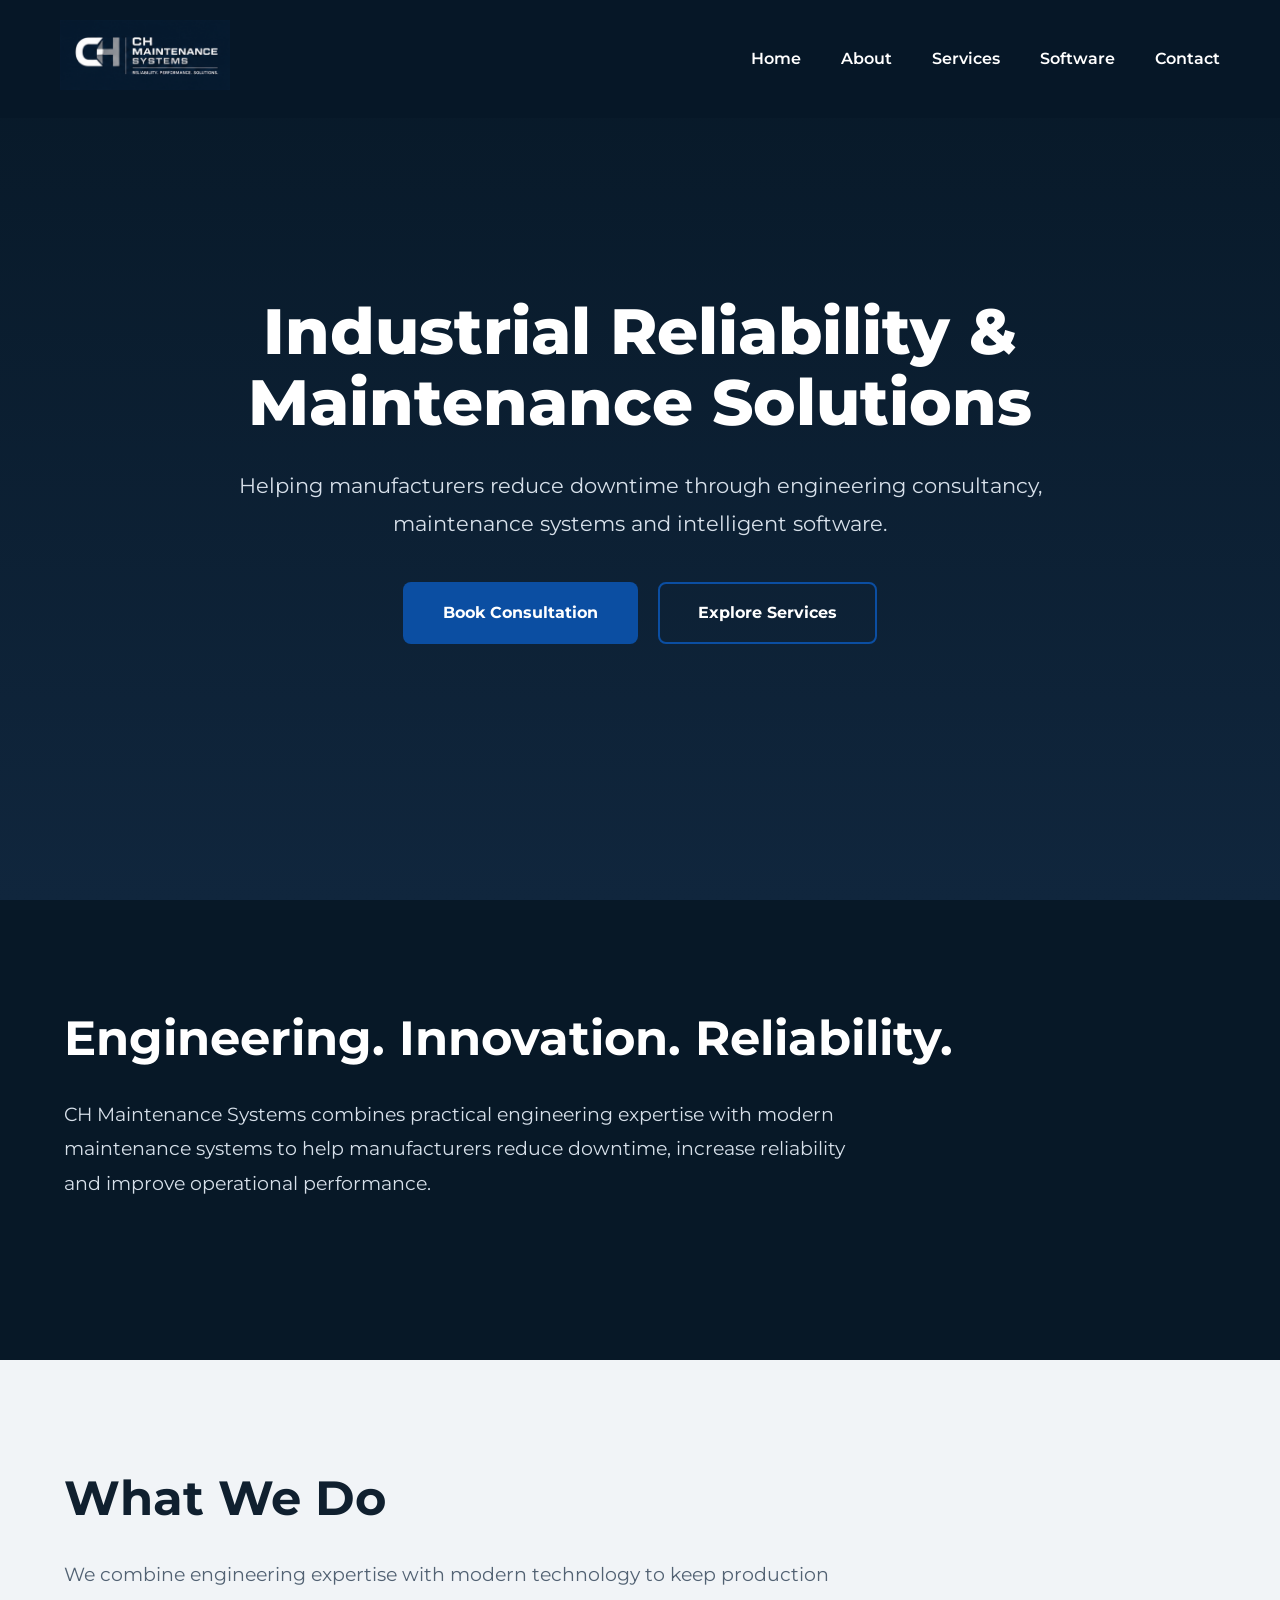
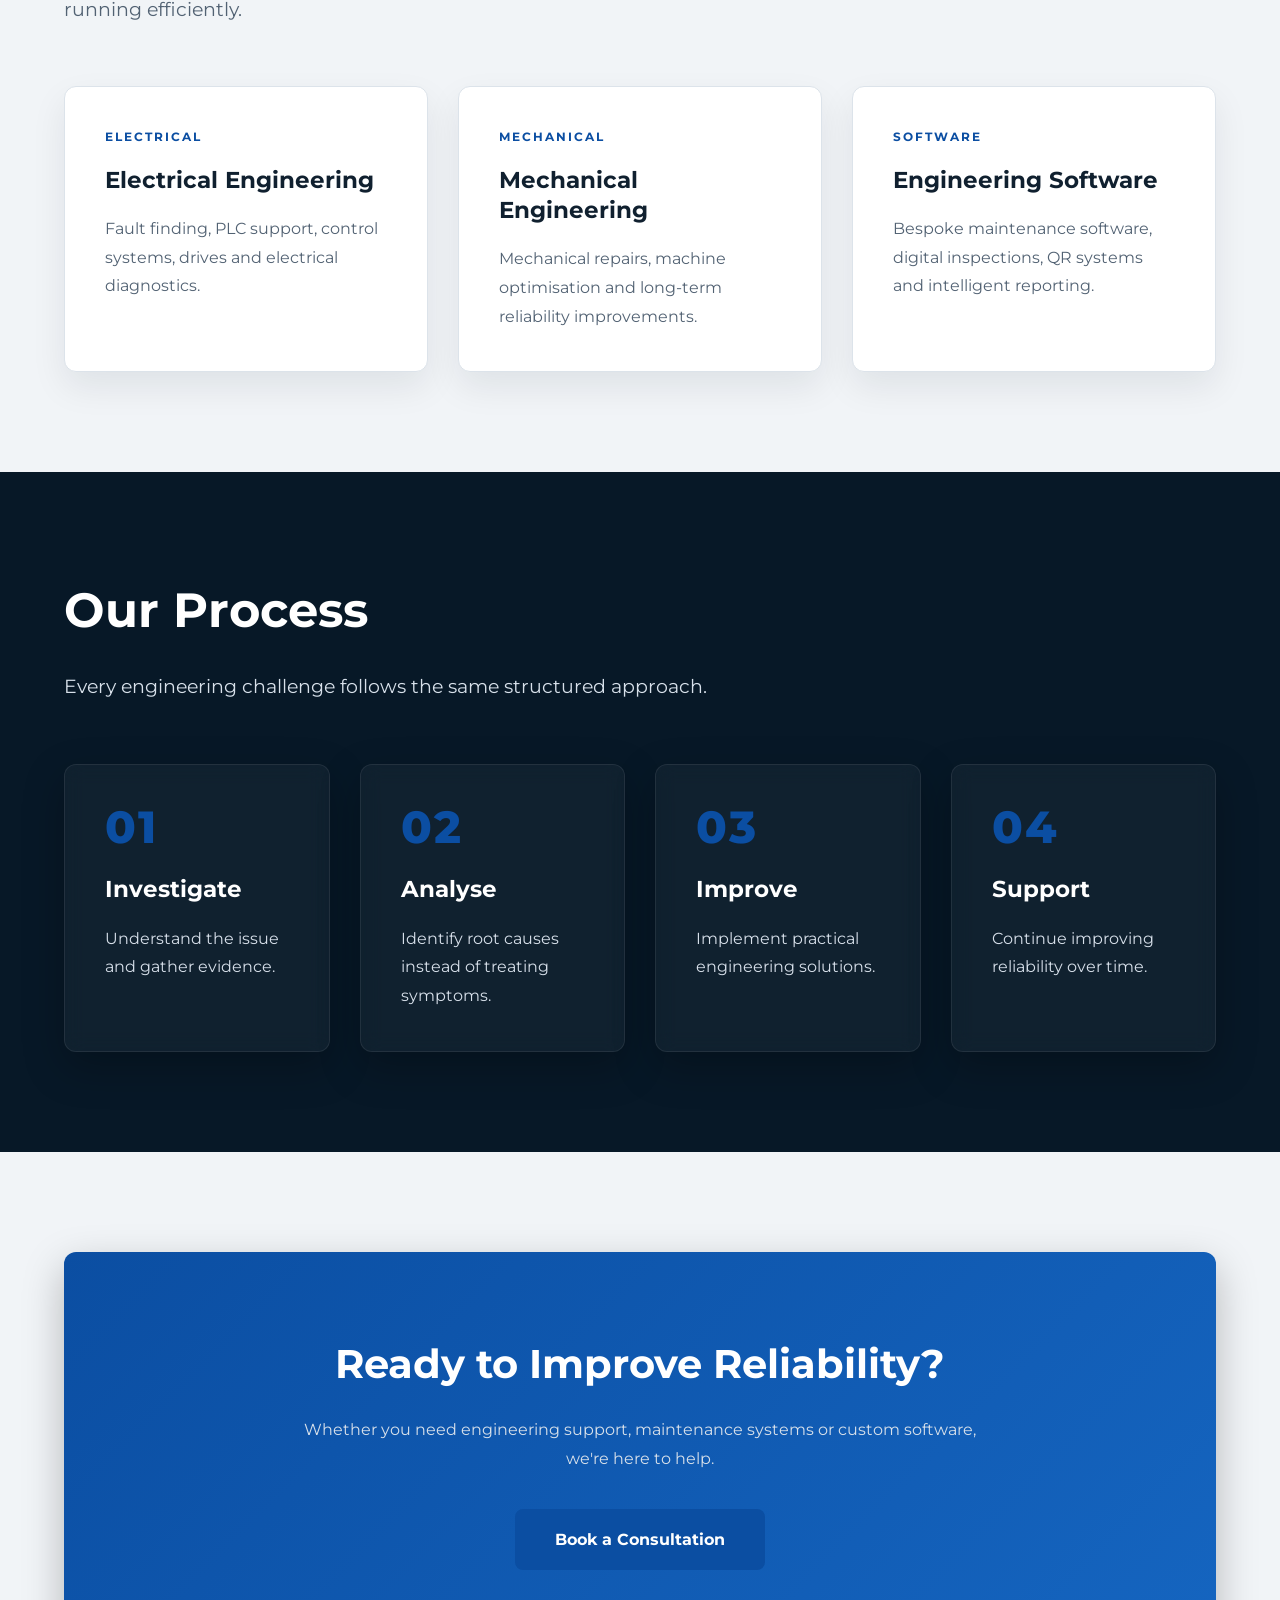
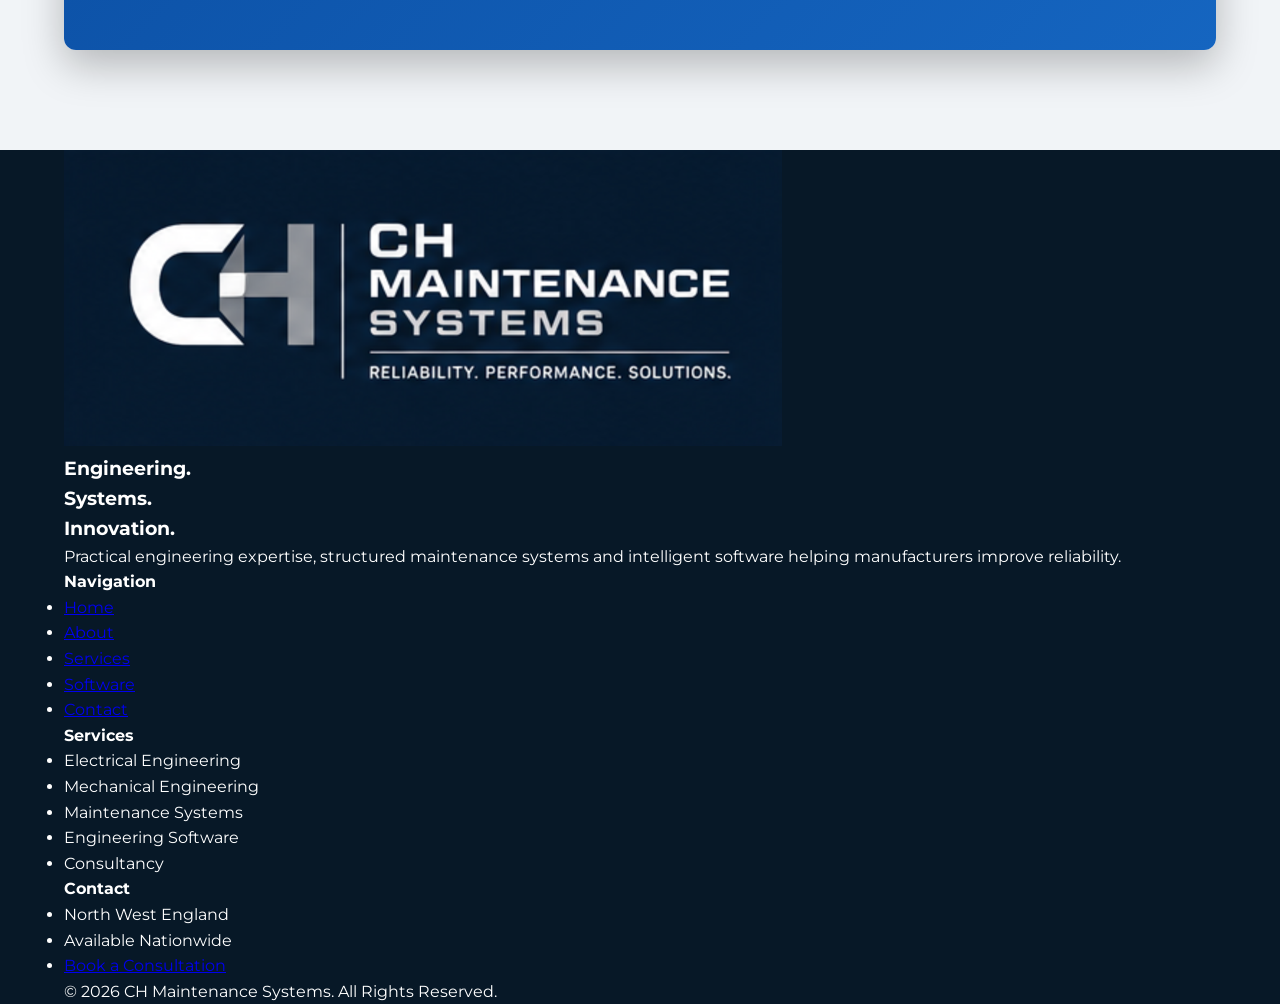
==== index.html @ 48bb0633 "Update index.html" ====
<!DOCTYPE html>
<html lang="en">

<head>

    <meta charset="UTF-8">

    <meta name="viewport" content="width=device-width, initial-scale=1.0">

    <title>CH Maintenance Systems</title>

    <link rel="preconnect" href="https://fonts.googleapis.com">

    <link rel="preconnect" href="https://fonts.gstatic.com" crossorigin>

    <link
        href="https://fonts.googleapis.com/css2?family=Montserrat:wght@300;400;500;600;700;800&display=swap"
        rel="stylesheet"
    >

    <link rel="stylesheet" href="css/style.css">

</head>


<body>


<!-- =====================================================
     NAVIGATION
===================================================== -->

<nav>

    <div class="logo">

        <img
            src="images/Logo.png"
            alt="CH Maintenance Systems"
        >

    </div>


    <ul>

        <li>
            <a href="index.html">Home</a>
        </li>

        <li>
            <a href="about.html">About</a>
        </li>

        <li>
            <a href="services.html">Services</a>
        </li>

        <li>
            <a href="software.html">Software</a>
        </li>

        <li>
            <a href="contact.html">Contact</a>
        </li>

    </ul>

</nav>


<!-- =====================================================
     HERO
===================================================== -->

<header class="hero">

    <div class="hero-content">

        <h1>
            Industrial Reliability &amp;
            Maintenance Solutions
        </h1>

        <p>
            Helping manufacturers reduce downtime through engineering consultancy,
            maintenance systems and intelligent software.
        </p>

        <div class="buttons">

            <a href="contact.html" class="btn">
                Book Consultation
            </a>

            <a href="services.html" class="btn-outline">
                Explore Services
            </a>

        </div>

    </div>

</header>


<!-- =====================================================
     INTRODUCTION
===================================================== -->

<section class="section section-dark">

    <div class="container">

        <h2 class="section-title">
            Engineering. Innovation. Reliability.
        </h2>

        <p class="section-subtitle">
            CH Maintenance Systems combines practical engineering expertise with
            modern maintenance systems to help manufacturers reduce downtime,
            increase reliability and improve operational performance.
        </p>

    </div>

</section>


<!-- =====================================================
     WHAT WE DO
===================================================== -->

<section class="section section-light">

    <div class="container">

        <h2 class="section-title">
            What We Do
        </h2>

        <p class="section-subtitle">
            We combine engineering expertise with modern technology to keep
            production running efficiently.
        </p>


        <div class="grid grid-3">


            <div class="feature-card">

                <div class="feature-icon">
                    ELECTRICAL
                </div>

                <h3>
                    Electrical Engineering
                </h3>

                <p>
                    Fault finding, PLC support, control systems, drives and
                    electrical diagnostics.
                </p>

            </div>


            <div class="feature-card">

                <div class="feature-icon">
                    MECHANICAL
                </div>

                <h3>
                    Mechanical Engineering
                </h3>

                <p>
                    Mechanical repairs, machine optimisation and long-term
                    reliability improvements.
                </p>

            </div>


            <div class="feature-card">

                <div class="feature-icon">
                    SOFTWARE
                </div>

                <h3>
                    Engineering Software
                </h3>

                <p>
                    Bespoke maintenance software, digital inspections, QR
                    systems and intelligent reporting.
                </p>

            </div>


        </div>

    </div>

</section>


<!-- =====================================================
     OUR PROCESS
===================================================== -->

<section class="section section-dark">

    <div class="container">

        <h2 class="section-title">
            Our Process
        </h2>

        <p class="section-subtitle">
            Every engineering challenge follows the same structured approach.
        </p>


        <div class="grid grid-4">


            <div class="feature-card">

                <div class="process-number">
                    01
                </div>

                <h3>
                    Investigate
                </h3>

                <p>
                    Understand the issue and gather evidence.
                </p>

            </div>


            <div class="feature-card">

                <div class="process-number">
                    02
                </div>

                <h3>
                    Analyse
                </h3>

                <p>
                    Identify root causes instead of treating symptoms.
                </p>

            </div>


            <div class="feature-card">

                <div class="process-number">
                    03
                </div>

                <h3>
                    Improve
                </h3>

                <p>
                    Implement practical engineering solutions.
                </p>

            </div>


            <div class="feature-card">

                <div class="process-number">
                    04
                </div>

                <h3>
                    Support
                </h3>

                <p>
                    Continue improving reliability over time.
                </p>

            </div>


        </div>

    </div>

</section>


<!-- =====================================================
     CALL TO ACTION
===================================================== -->

<section class="section section-light">

    <div class="container">

        <div class="cta">

            <h2>
                Ready to Improve Reliability?
            </h2>

            <p>
                Whether you need engineering support, maintenance systems
                or custom software, we're here to help.
            </p>

            <a href="contact.html" class="btn">
                Book a Consultation
            </a>

        </div>

    </div>

</section>

<!-- =====================================================
     FOOTER
===================================================== -->

<footer class="footer">

    <div class="container footer-grid">

        <!-- Company -->

        <div class="footer-column">

            <img src="images/Logo.png"
                 alt="CH Maintenance Systems"
                 class="footer-logo">

            <h3>

                Engineering.
                <br>
                Systems.
                <br>
                Innovation.

            </h3>

            <p>

                Practical engineering expertise,
                structured maintenance systems
                and intelligent software helping
                manufacturers improve reliability.

            </p>

        </div>

        <!-- Navigation -->

        <div class="footer-column">

            <h4>

                Navigation

            </h4>

            <ul>

                <li><a href="index.html">Home</a></li>

                <li><a href="about.html">About</a></li>

                <li><a href="services.html">Services</a></li>

                <li><a href="software.html">Software</a></li>

                <li><a href="contact.html">Contact</a></li>

            </ul>

        </div>

        <!-- Services -->

        <div class="footer-column">

            <h4>

                Services

            </h4>

            <ul>

                <li>Electrical Engineering</li>

                <li>Mechanical Engineering</li>

                <li>Maintenance Systems</li>

                <li>Engineering Software</li>

                <li>Consultancy</li>

            </ul>

        </div>

        <!-- Contact -->

        <div class="footer-column">

            <h4>

                Contact

            </h4>

            <ul>

                <li>North West England</li>

                <li>Available Nationwide</li>

                <li>
                    <a href="contact.html">
                        Book a Consultation
                    </a>
                </li>

            </ul>

        </div>

    </div>

    <div class="footer-bottom">

        <div class="container">

            <p>

                © 2026 CH Maintenance Systems.
                All Rights Reserved.

            </p>

        </div>

    </div>

</footer>

</body>

</html>
---- css/style.css ----
/* =====================================================
   CH MAINTENANCE SYSTEMS
   VERSION 2.0
   ===================================================== */


/* =====================================================
   1. VARIABLES
===================================================== */

:root {

    /* Brand */
    --background: #071827;
    --surface: #10263D;
    --surface-alt: #16314D;

    --primary: #0B4EA2;
    --primary-hover: #1565C0;
    --primary-light: #3B82D0;

    /* Text */
    --text: #FFFFFF;
    --text-light: #D7E0EA;
    --text-muted: #AEBCCD;

    /* Light section */
    --background-light: #F1F4F7;
    --dark-text: #10202F;
    --dark-muted: #526273;

    /* Borders */
    --border: rgba(255,255,255,0.08);

    /* Effects */
    --shadow: 0 15px 40px rgba(0,0,0,0.25);

    --radius: 12px;

    --transition: 0.3s ease;

    /* Spacing */
    --space-sm: 20px;
    --space-md: 40px;
    --space-lg: 80px;
}


/* =====================================================
   2. RESET
===================================================== */

* {

    margin: 0;

    padding: 0;

    box-sizing: border-box;

}


/* =====================================================
   3. BODY
===================================================== */

body {

    font-family:
        'Montserrat',
        Arial,
        Helvetica,
        sans-serif;

    background: var(--background);

    color: var(--text);

    line-height: 1.6;

}


/* =====================================================
   4. LAYOUT
===================================================== */

.container {

    width: min(1200px, 90%);

    margin: auto;

}


.section {

    padding: 100px 0;

}


.section-dark {

    background: var(--background);

    color: var(--text);

}


.section-light {

    background: var(--background-light);

    color: var(--dark-text);

}


/* =====================================================
   5. GRID
===================================================== */

.grid {

    display: grid;

    gap: 30px;

}


.grid-2 {

    grid-template-columns:
        repeat(2, 1fr);

}


.grid-3 {

    grid-template-columns:
        repeat(3, 1fr);

}


.grid-4 {

    grid-template-columns:
        repeat(4, 1fr);

}


/* =====================================================
   6. NAVIGATION
===================================================== */

nav {

    position: fixed;

    top: 0;

    left: 0;

    width: 100%;

    display: flex;

    justify-content: space-between;

    align-items: center;

    padding: 20px 60px;

    background:
        rgba(7,24,39,0.95);

    backdrop-filter: blur(15px);

    z-index: 1000;

}


.logo img {

    height: 70px;

    width: auto;

}


nav ul {

    display: flex;

    gap: 40px;

    list-style: none;

}


nav a {

    color: var(--text);

    text-decoration: none;

    font-weight: 600;

    transition: var(--transition);

}


nav a:hover {

    color: var(--primary-light);

}


/* =====================================================
   7. HERO
===================================================== */

.hero {

    min-height: 100vh;

    display: flex;

    justify-content: center;

    align-items: center;

    text-align: center;

    padding: 120px 20px 80px;

    background:

        linear-gradient(
            180deg,
            var(--background),
            var(--surface)
        );

}


.hero-content {

    max-width: 900px;

}


.hero h1 {

    font-size: 4rem;

    font-weight: 800;

    line-height: 1.1;

    margin-bottom: 30px;

}


.hero p {

    font-size: 1.3rem;

    line-height: 1.8;

    color: var(--text-light);

    margin-bottom: 40px;

}


/* =====================================================
   8. BUTTONS
===================================================== */

.buttons {

    display: flex;

    justify-content: center;

    gap: 20px;

    flex-wrap: wrap;

}


.btn {

    display: inline-block;

    padding: 18px 40px;

    background: var(--primary);

    color: var(--text);

    text-decoration: none;

    border-radius: 8px;

    font-weight: 700;

    transition: var(--transition);

}


.btn:hover {

    transform: translateY(-4px);

    background: var(--primary-hover);

}


.btn-outline {

    display: inline-block;

    padding: 16px 38px;

    border: 2px solid var(--primary);

    border-radius: 8px;

    color: var(--text);

    text-decoration: none;

    font-weight: 700;

    transition: var(--transition);

}


.btn-outline:hover {

    background: var(--primary);

}


/* =====================================================
   9. SECTION TITLES
===================================================== */

.section-title {

    font-size: 3rem;

    font-weight: 700;

    margin-bottom: 20px;

}


.section-subtitle {

    font-size: 1.2rem;

    line-height: 1.8;

    max-width: 800px;

    margin-bottom: 60px;

}


/* Dark section */

.section-dark .section-title {

    color: var(--text);

}


.section-dark .section-subtitle {

    color: var(--text-light);

}


/* Light section */

.section-light .section-title {

    color: var(--dark-text);

}


.section-light .section-subtitle {

    color: var(--dark-muted);

}


/* =====================================================
   10. FEATURE CARDS
===================================================== */

.feature-card {

    padding: 40px;

    border-radius: var(--radius);

    transition: var(--transition);

}


/* Dark cards */

.section-dark .feature-card {

    background:
        rgba(255,255,255,0.04);

    border:
        1px solid rgba(255,255,255,0.08);

    color: var(--text);

    backdrop-filter: blur(10px);

    box-shadow: var(--shadow);

}


/* Light cards */

.section-light .feature-card {

    background: #FFFFFF;

    border:
        1px solid #DCE3EA;

    color: var(--dark-text);

    box-shadow:
        0 15px 35px rgba(7,24,39,0.08);

}


/* Hover */

.feature-card:hover {

    transform:
        translateY(-8px);

}


.section-dark .feature-card:hover {

    border-color:
        var(--primary);

}


.section-light .feature-card:hover {

    border-color:
        var(--primary);

}


/* =====================================================
   11. FEATURE CARD LABEL
===================================================== */

.feature-icon {

    font-size: 0.75rem;

    font-weight: 700;

    letter-spacing: 2px;

    color: var(--primary);

    margin-bottom: 18px;

}


/* =====================================================
   12. FEATURE HEADINGS
===================================================== */

.feature-card h3 {

    font-size: 1.45rem;

    margin-bottom: 20px;

    line-height: 1.3;

}


/* =====================================================
   13. FEATURE TEXT
===================================================== */

.section-dark .feature-card p {

    color: var(--text-light);

    line-height: 1.8;

}


.section-light .feature-card p {

    color: var(--dark-muted);

    line-height: 1.8;

}


/* =====================================================
   14. PROCESS NUMBERS
===================================================== */

.process-number {

    font-size: 2.8rem;

    font-weight: 800;

    line-height: 1;

    color: var(--primary);

    margin-bottom: 25px;

    letter-spacing: 2px;

}


/* =====================================================
   15. CTA
===================================================== */

.cta {

    background:

        linear-gradient(
            135deg,
            var(--primary),
            var(--primary-hover)
        );

    padding: 80px;

    border-radius: var(--radius);

    text-align: center;

    box-shadow: var(--shadow);

}


.cta h2 {

    font-size: 2.5rem;

    margin-bottom: 20px;

    color: var(--text);

}


.cta p {

    max-width: 700px;

    margin:
        0 auto 35px;

    line-height: 1.8;

    color: var(--text-light);

}


/* =====================================================
   16. RESPONSIVE
===================================================== */

@media (max-width: 900px) {

    .grid-2,
    .grid-3,
    .grid-4 {

        grid-template-columns: 1fr;

    }


    nav {

        flex-direction: column;

        padding: 20px;

        gap: 20px;

    }


    nav ul {

        flex-wrap: wrap;

        justify-content: center;

        gap: 20px;

    }


    .hero h1 {

        font-size: 2.6rem;

    }


    .hero p {

        font-size: 1.1rem;

    }


    .section {

        padding: 80px 0;

    }


    .section-title {

        font-size: 2.4rem;

    }


    .cta {

        padding: 60px 30px;

    }

}


@media (max-width: 600px) {

    nav {

        position: relative;

    }


    .logo img {

        height: 55px;

    }


    .hero {

        min-height: auto;

        padding:
            80px 20px;

    }


    .hero h1 {

        font-size: 2.2rem;

    }


    .buttons {

        flex-direction: column;

        align-items: stretch;

    }


    .btn,
    .btn-outline {

        text-align: center;

    }

}

/* =====================================================
   ABOUT PAGE
===================================================== */

.about-hero {
    min-height: 75vh;
}


.about-text {
    max-width: 900px;
}


.about-text p {
    font-size: 1.1rem;
    line-height: 1.9;
    margin-bottom: 25px;
}


.section-dark .about-text p {
    color: var(--text-light);
}


.section-light .about-text p {
    color: var(--dark-muted);
}

/*=====================================================
SERVICES PAGE
=====================================================*/

/*-----------------------------------------------------
PAGE HEADER
-----------------------------------------------------*/

.page-hero{

    min-height:70vh;

    display:flex;

    justify-content:center;

    align-items:center;

    padding:140px 20px 80px;

    background:linear-gradient(
        180deg,
        var(--background),
        var(--surface)
    );

    text-align:center;

}

.page-hero .container{

    max-width:900px;

    margin:auto;

}

.page-hero h1{

    font-size:4rem;

    font-weight:800;

    line-height:1.1;

    margin-bottom:30px;

}

.page-hero p{

    max-width:750px;

    margin:0 auto 45px;

    font-size:1.2rem;

    line-height:1.9;

    color:var(--text-muted);

}

/*-----------------------------------------------------
INTRODUCTION
-----------------------------------------------------*/

.services-text{

    max-width:900px;

    margin:auto;

}

.services-text p{

    font-size:1.1rem;

    line-height:2;

    color:var(--text-muted);

    margin-bottom:25px;

}

/*=====================================================
THREE PILLARS
=====================================================*/

.pillars-header{
    text-align:center;
    max-width:850px;
    margin:0 auto 70px;
}

.section-label{

    display:inline-block;

    color:var(--primary);

    letter-spacing:4px;

    font-size:.8rem;

    font-weight:700;

    margin-bottom:20px;

    text-transform:uppercase;

}

.pillars-grid{

    display:grid;

    grid-template-columns:repeat(3,1fr);

    gap:35px;

}

.pillar{

    background:var(--surface);

    border:1px solid var(--border);

    border-radius:var(--radius);

    padding:45px;

    transition:var(--transition);

    box-shadow:var(--shadow);

}

.pillar:hover{

    transform:translateY(-10px);

    border-color:var(--primary);

}

.pillar-number{

    font-size:3rem;

    font-weight:800;

    color:rgba(255,255,255,.08);

    margin-bottom:25px;

}

.pillar h3{

    font-size:2rem;

    margin-bottom:20px;

}

.pillar p{

    color:var(--text-muted);

    margin-bottom:30px;

    line-height:1.8;

}

.pillar ul{

    list-style:none;

}

.pillar li{

    padding:12px 0;

    border-top:1px solid rgba(255,255,255,.08);

    color:var(--text);

}

.pillar li:last-child{

    border-bottom:1px solid rgba(255,255,255,.08);

}

@media(max-width:900px){

    .pillars-grid{

        grid-template-columns:1fr;

    }

}

/*-----------------------------------------------------
SERVICE SECTIONS
-----------------------------------------------------*/

.service-section{

    padding:80px 0;

}

.service-header{

    max-width:700px;

    margin-bottom:60px;

}

.service-number{

    font-size:4rem;

    font-weight:800;

    color:rgba(255,255,255,.08);

    margin-bottom:10px;

}

.service-header h2{

    font-size:2.8rem;

    margin-bottom:20px;

}

.service-header p{

    color:var(--text-muted);

    line-height:1.9;

}

.service-grid{

    display:grid;

    grid-template-columns:repeat(2,1fr);

    gap:30px;

}

/*-----------------------------------------------------
SERVICE CARDS
-----------------------------------------------------*/

.service-card{

    background:var(--surface);

    border:1px solid var(--border);

    border-radius:var(--radius);

    padding:40px;

    transition:var(--transition);

    box-shadow:var(--shadow);

}

.service-card:hover{

    transform:translateY(-8px);

    border-color:var(--primary);

}

.service-card h3{

    margin-bottom:20px;

    font-size:1.5rem;

}

.service-card p{

    color:var(--text-muted);

    line-height:1.8;

}

/*-----------------------------------------------------
CALL TO ACTION
-----------------------------------------------------*/

.services-cta{

    text-align:center;

    max-width:850px;

    margin:auto;

}

.services-cta h2{

    margin-bottom:25px;

}

.services-cta p{

    color:var(--text-muted);

    max-width:700px;

    margin:0 auto 40px;

    line-height:1.9;

}

/*-----------------------------------------------------
RESPONSIVE
-----------------------------------------------------*/

@media(max-width:900px){

    .page-hero{

        min-height:auto;

        padding:140px 20px 70px;

    }

    .page-hero h1{

        font-size:2.8rem;

    }

    .pillars-grid,

    .service-grid{

        grid-template-columns:1fr;

    }

}
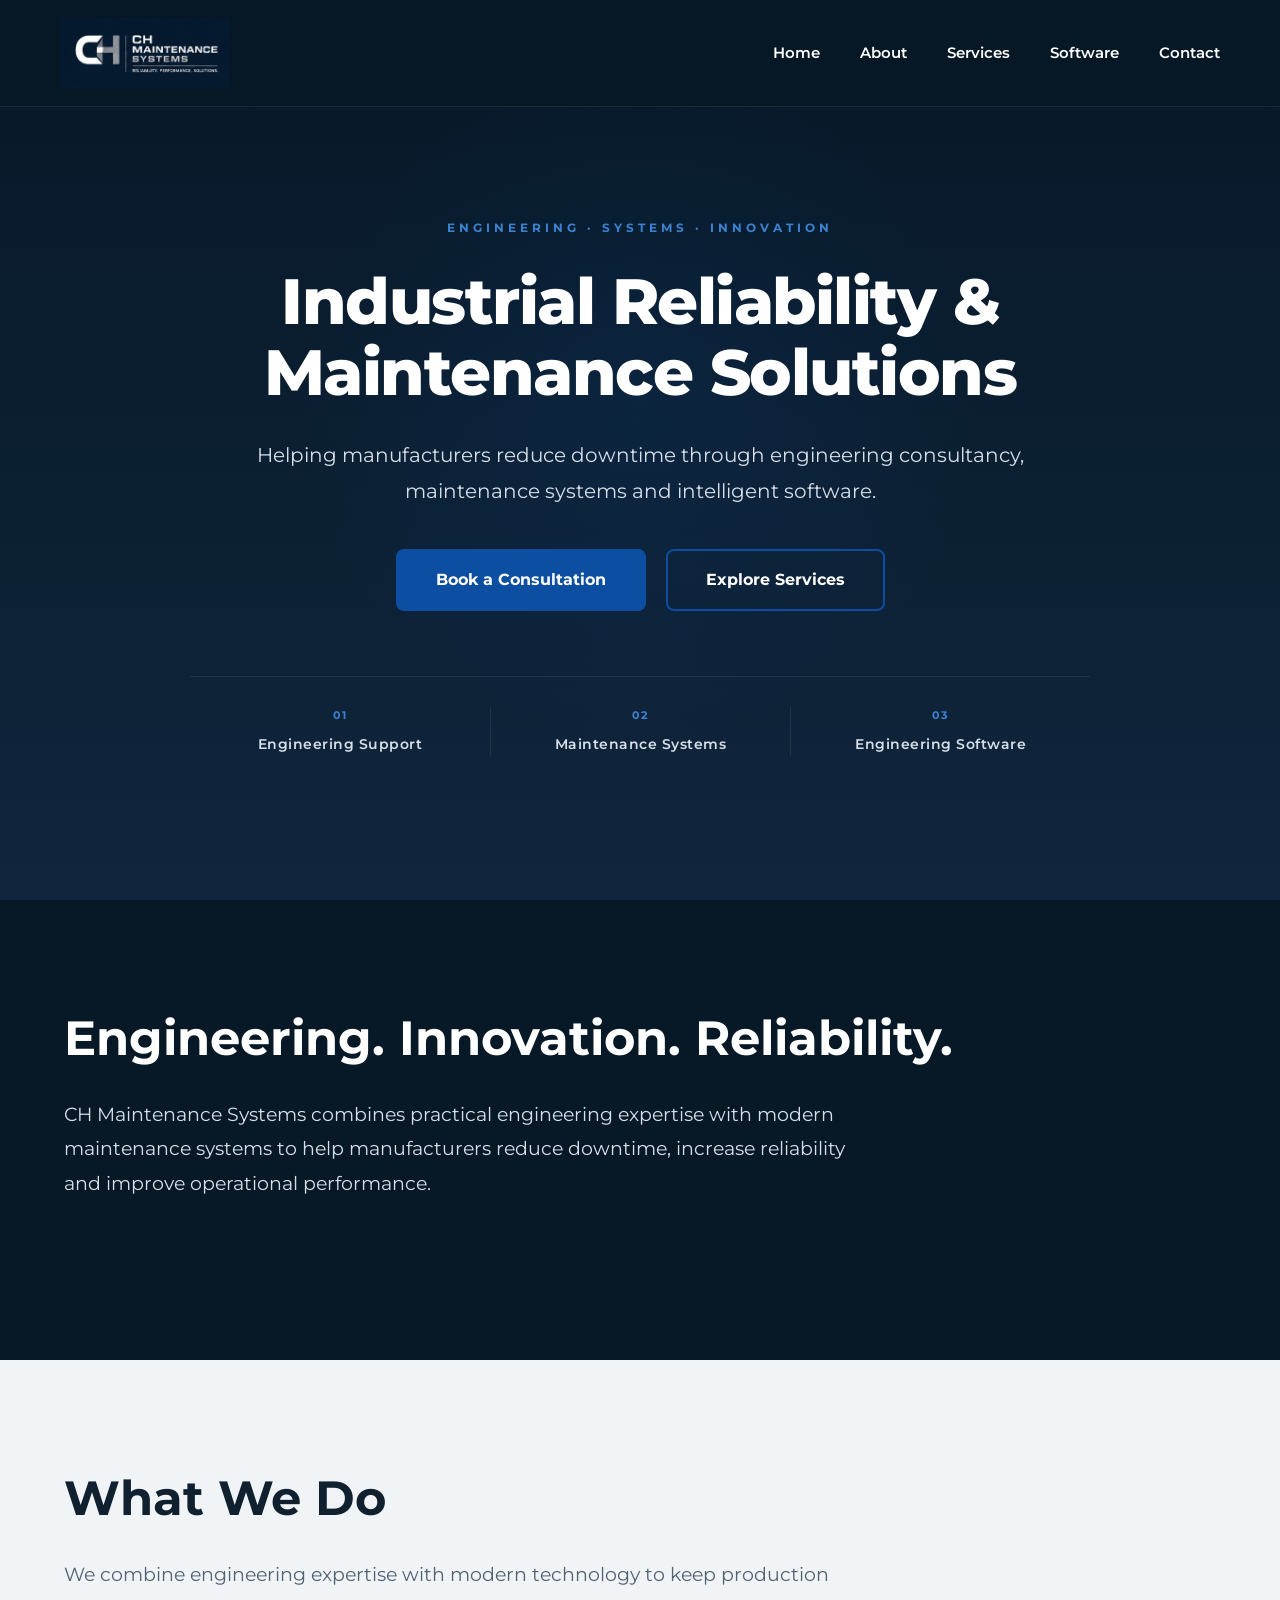
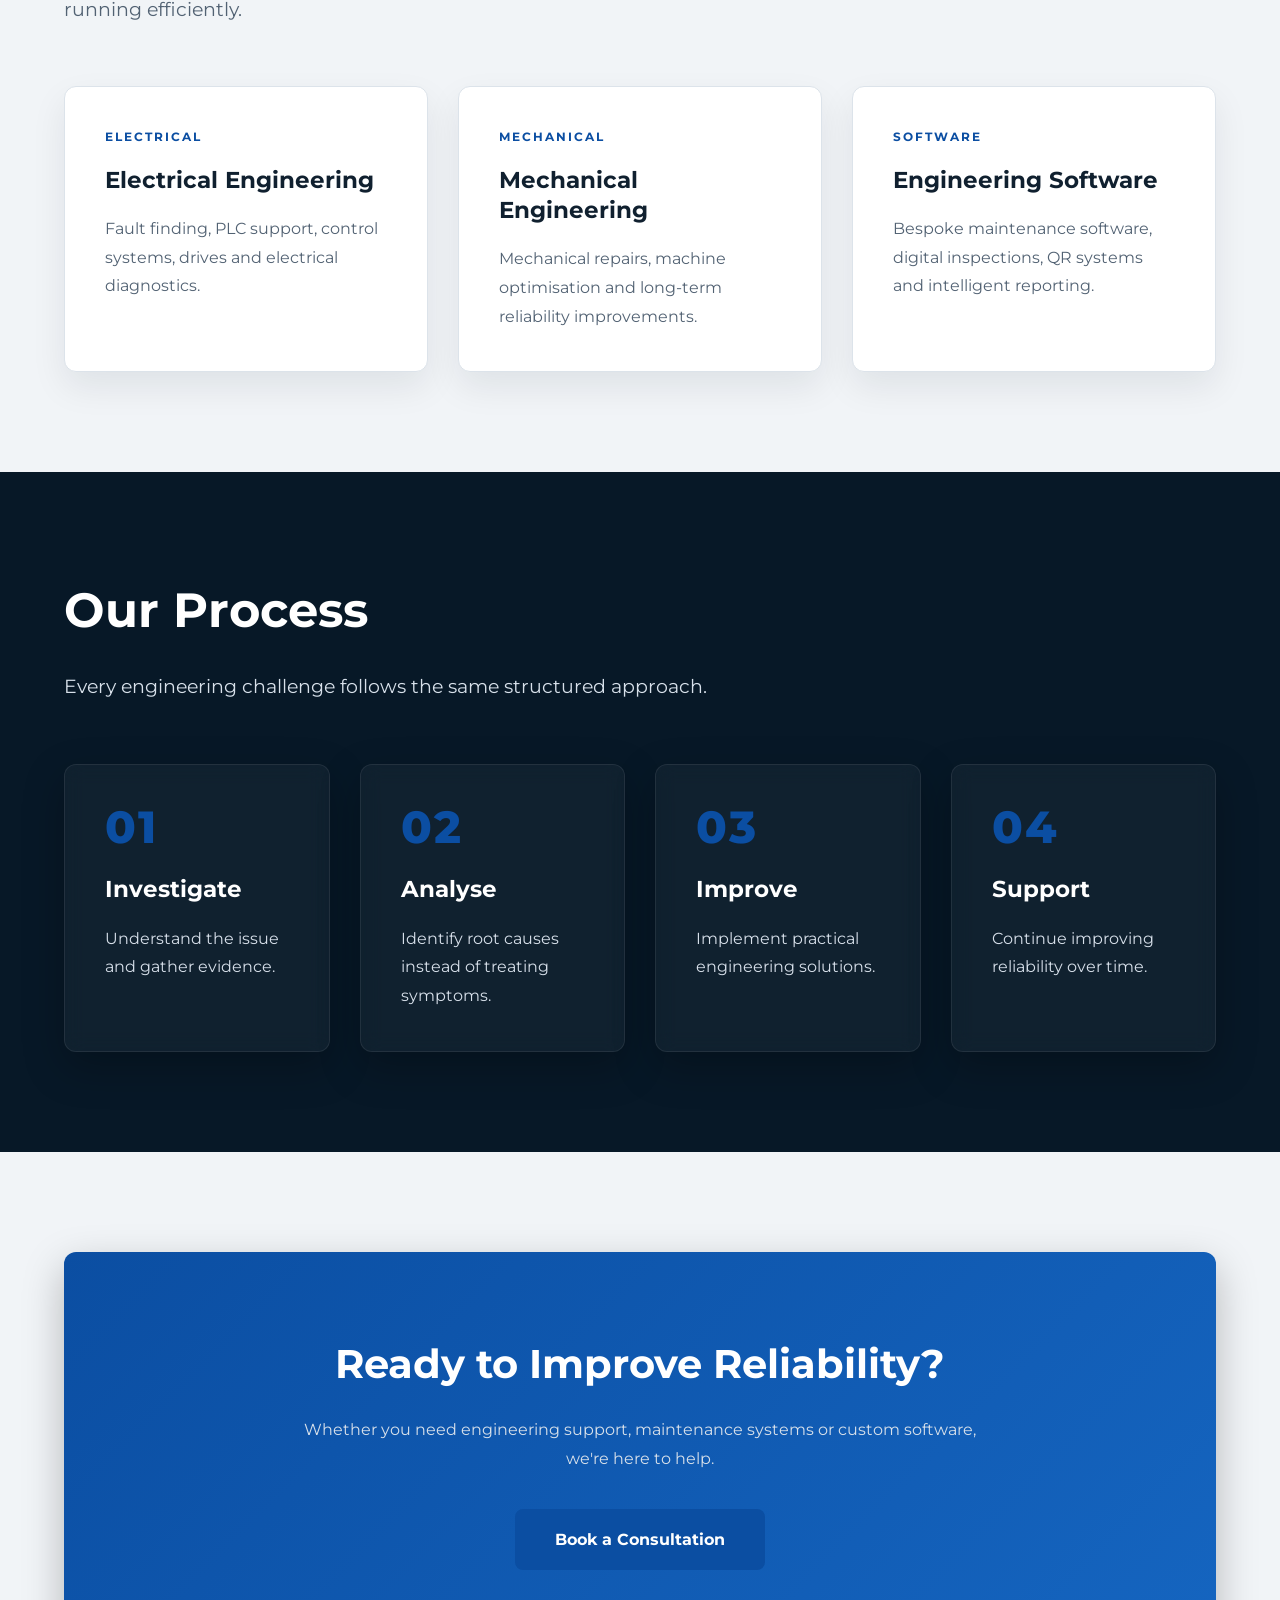
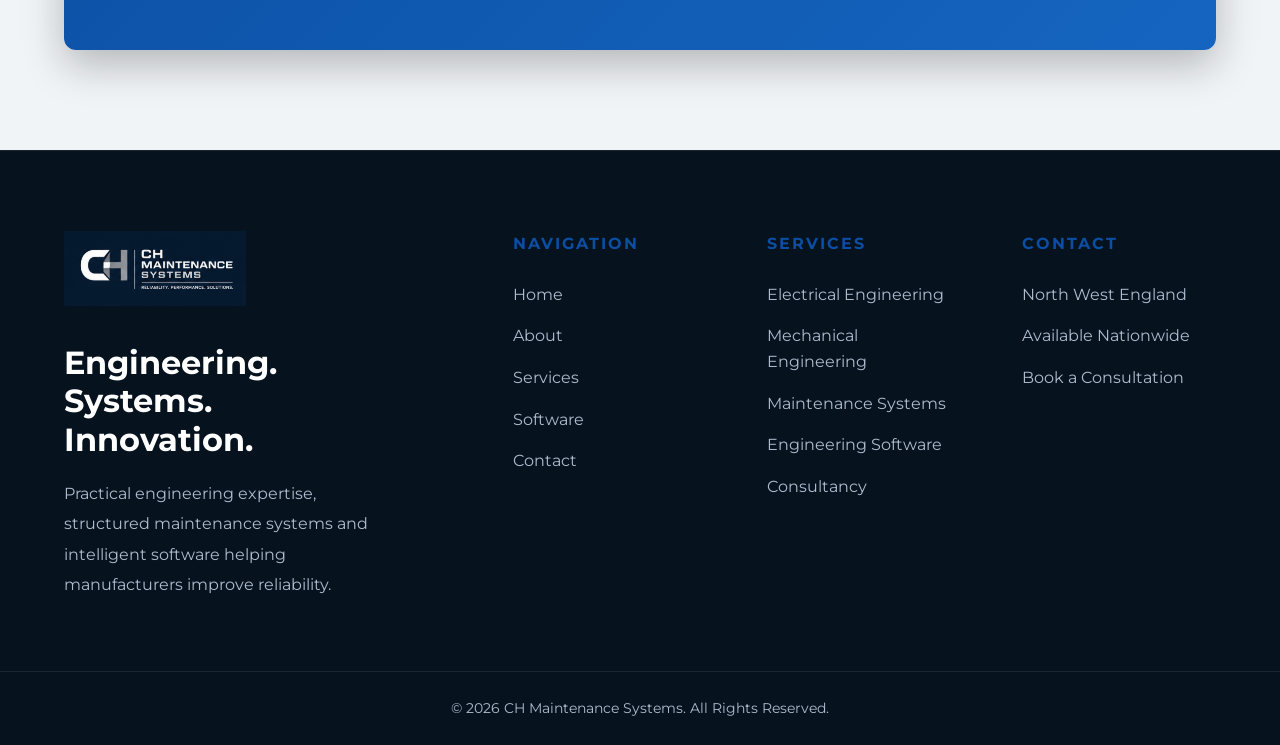
==== commit 4ef1bcbe: "Enhance hero section with capabilities and descriptions Added hero capabilities section with descrip" ====
--- a/index.html
+++ b/index.html
@@ -77,12 +77,16 @@
 
     <div class="hero-content">
 
+        <div class="hero-label">
+            Engineering · Systems · Innovation
+        </div>
+
         <h1>
             Industrial Reliability &amp;
             Maintenance Solutions
         </h1>
 
-        <p>
+        <p class="hero-description">
             Helping manufacturers reduce downtime through engineering consultancy,
             maintenance systems and intelligent software.
         </p>
@@ -90,12 +94,32 @@
         <div class="buttons">
 
             <a href="contact.html" class="btn">
-                Book Consultation
+                Book a Consultation
             </a>
 
             <a href="services.html" class="btn-outline">
                 Explore Services
             </a>
+
+        </div>
+
+
+        <div class="hero-capabilities">
+
+            <div class="hero-capability">
+                <span class="hero-capability-number">01</span>
+                <span>Engineering Support</span>
+            </div>
+
+            <div class="hero-capability">
+                <span class="hero-capability-number">02</span>
+                <span>Maintenance Systems</span>
+            </div>
+
+            <div class="hero-capability">
+                <span class="hero-capability-number">03</span>
+                <span>Engineering Software</span>
+            </div>
 
         </div>
 
--- a/css/style.css
+++ b/css/style.css
@@ -162,93 +162,123 @@
 ===================================================== */
 
 nav {
-
     position: fixed;
-
     top: 0;
-
     left: 0;
 
     width: 100%;
 
     display: flex;
-
     justify-content: space-between;
-
     align-items: center;
 
-    padding: 20px 60px;
+    padding: 18px 60px;
+
+    background: rgba(7, 24, 39, 0.96);
+
+    backdrop-filter: blur(15px);
+    -webkit-backdrop-filter: blur(15px);
+
+    border-bottom: 1px solid var(--border);
+
+    z-index: 1000;
+}
+
+
+/* Logo */
+
+.logo {
+    display: flex;
+    align-items: center;
+}
+
+.logo img {
+    display: block;
+
+    height: 70px;
+    width: auto;
+}
+
+
+/* Navigation links */
+
+nav ul {
+    display: flex;
+    align-items: center;
+
+    gap: 40px;
+
+    list-style: none;
+}
+
+nav li {
+    display: flex;
+    align-items: center;
+}
+
+nav a {
+    position: relative;
+
+    color: var(--text);
+
+    text-decoration: none;
+
+    font-size: 0.95rem;
+    font-weight: 600;
+
+    transition: var(--transition);
+}
+
+nav a:hover {
+    color: var(--primary-light);
+}
+
+
+/* Navigation underline */
+
+nav ul a::after {
+    content: "";
+
+    position: absolute;
+
+    left: 0;
+    bottom: -8px;
+
+    width: 0;
+    height: 2px;
+
+    background: var(--primary);
+
+    transition: var(--transition);
+}
+
+nav ul a:hover::after {
+    width: 100%;
+}
+
+/* =====================================================
+   7. HERO
+===================================================== */
+
+.hero {
+
+    min-height: 100vh;
+
+    display: flex;
+
+    justify-content: center;
+    align-items: center;
+
+    text-align: center;
+
+    padding: 150px 20px 80px;
 
     background:
-        rgba(7,24,39,0.95);
-
-    backdrop-filter: blur(15px);
-
-    z-index: 1000;
-
-}
-
-
-.logo img {
-
-    height: 70px;
-
-    width: auto;
-
-}
-
-
-nav ul {
-
-    display: flex;
-
-    gap: 40px;
-
-    list-style: none;
-
-}
-
-
-nav a {
-
-    color: var(--text);
-
-    text-decoration: none;
-
-    font-weight: 600;
-
-    transition: var(--transition);
-
-}
-
-
-nav a:hover {
-
-    color: var(--primary-light);
-
-}
-
-
-/* =====================================================
-   7. HERO
-===================================================== */
-
-.hero {
-
-    min-height: 100vh;
-
-    display: flex;
-
-    justify-content: center;
-
-    align-items: center;
-
-    text-align: center;
-
-    padding: 120px 20px 80px;
-
-    background:
-
+        radial-gradient(
+            circle at 50% 45%,
+            rgba(11, 78, 162, 0.12),
+            transparent 42%
+        ),
         linear-gradient(
             180deg,
             var(--background),
@@ -258,38 +288,229 @@
 }
 
 
+/* Hero content */
+
 .hero-content {
 
+    width: 100%;
+    max-width: 1000px;
+
+    margin: auto;
+
+}
+
+
+/* Small company descriptor */
+
+.hero-label {
+
+    display: inline-block;
+
+    margin-bottom: 28px;
+
+    color: var(--primary-light);
+
+    font-size: 0.78rem;
+    font-weight: 700;
+
+    letter-spacing: 4px;
+
+    text-transform: uppercase;
+
+}
+
+
+/* Main heading */
+
+.hero h1 {
+
     max-width: 900px;
 
-}
-
-
-.hero h1 {
+    margin:
+        0 auto 30px;
 
     font-size: 4rem;
-
     font-weight: 800;
 
     line-height: 1.1;
 
-    margin-bottom: 30px;
-
-}
-
-
-.hero p {
-
-    font-size: 1.3rem;
+    letter-spacing: -1.5px;
+
+}
+
+
+/* Hero paragraph */
+
+.hero-description {
+
+    max-width: 780px;
+
+    margin:
+        0 auto 40px;
+
+    font-size: 1.25rem;
 
     line-height: 1.8;
 
     color: var(--text-light);
 
-    margin-bottom: 40px;
-
-}
-
+}
+
+
+/* =====================================================
+   HERO CAPABILITIES
+===================================================== */
+
+.hero-capabilities {
+
+    display: grid;
+
+    grid-template-columns:
+        repeat(3, 1fr);
+
+    max-width: 900px;
+
+    margin:
+        65px auto 0;
+
+    padding-top: 30px;
+
+    border-top:
+        1px solid var(--border);
+
+}
+
+
+.hero-capability {
+
+    display: flex;
+
+    flex-direction: column;
+
+    align-items: center;
+
+    gap: 8px;
+
+    padding: 0 25px;
+
+    color: var(--text-light);
+
+    font-size: 0.9rem;
+    font-weight: 600;
+
+    letter-spacing: 0.5px;
+
+}
+
+
+/* Vertical separators */
+
+.hero-capability + .hero-capability {
+
+    border-left:
+        1px solid var(--border);
+
+}
+
+
+/* Capability number */
+
+.hero-capability-number {
+
+    color: var(--primary-light);
+
+    font-size: 0.7rem;
+    font-weight: 700;
+
+    letter-spacing: 2px;
+
+}
+
+
+/* =====================================================
+   HERO RESPONSIVE
+===================================================== */
+
+@media (max-width: 900px) {
+
+    .hero-label {
+
+        margin-bottom: 24px;
+
+        letter-spacing: 3px;
+
+    }
+
+
+    .hero-capabilities {
+
+        margin-top: 55px;
+
+    }
+
+}
+
+
+@media (max-width: 600px) {
+
+    .hero-label {
+
+        font-size: 0.7rem;
+
+        letter-spacing: 2.5px;
+
+        line-height: 1.6;
+
+    }
+
+
+    .hero h1 {
+
+        letter-spacing: -0.5px;
+
+    }
+
+
+    .hero-capabilities {
+
+        grid-template-columns: 1fr;
+
+        gap: 0;
+
+        margin-top: 50px;
+
+        padding-top: 0;
+
+        border-top: none;
+
+    }
+
+
+    .hero-capability {
+
+        padding: 18px 0;
+
+        border-top:
+            1px solid var(--border);
+
+    }
+
+
+    .hero-capability + .hero-capability {
+
+        border-left: none;
+
+    }
+
+
+    .hero-capability:last-child {
+
+        border-bottom:
+            1px solid var(--border);
+
+    }
+
+}
 
 /* =====================================================
    8. BUTTONS
@@ -636,69 +857,71 @@
 
 @media (max-width: 900px) {
 
+    /* Grids */
+
     .grid-2,
     .grid-3,
     .grid-4 {
-
         grid-template-columns: 1fr;
-
-    }
-
+    }
+
+
+    /* Navigation */
 
     nav {
+        position: relative;
 
         flex-direction: column;
 
         padding: 20px;
 
         gap: 20px;
-
-    }
-
+    }
+
+    .logo img {
+        height: 60px;
+    }
 
     nav ul {
-
         flex-wrap: wrap;
-
         justify-content: center;
 
-        gap: 20px;
-
-    }
-
+        gap: 18px 28px;
+    }
+
+
+    /* Hero */
+
+    .hero {
+        min-height: auto;
+
+        padding: 100px 20px;
+    }
 
     .hero h1 {
-
-        font-size: 2.6rem;
-
-    }
-
+        font-size: 2.8rem;
+    }
 
     .hero p {
-
         font-size: 1.1rem;
-
-    }
-
+    }
+
+
+    /* Sections */
 
     .section {
-
         padding: 80px 0;
-
-    }
-
+    }
 
     .section-title {
-
         font-size: 2.4rem;
-
-    }
-
+    }
+
+
+    /* CTA */
 
     .cta {
-
         padding: 60px 30px;
-
     }
 
 }
@@ -706,51 +929,90 @@
 
 @media (max-width: 600px) {
 
+    /* Navigation */
+
     nav {
-
-        position: relative;
-
-    }
-
+        padding: 18px 20px;
+    }
 
     .logo img {
-
         height: 55px;
-
-    }
-
+    }
+
+    nav ul {
+        gap: 14px 20px;
+    }
+
+    nav a {
+        font-size: 0.9rem;
+    }
+
+
+    /* Hero */
 
     .hero {
-
-        min-height: auto;
-
-        padding:
-            80px 20px;
-
-    }
-
+        padding: 80px 20px;
+    }
 
     .hero h1 {
-
         font-size: 2.2rem;
-
-    }
-
+    }
+
+    .hero p {
+        font-size: 1rem;
+        line-height: 1.7;
+    }
+
+
+    /* Buttons */
 
     .buttons {
-
         flex-direction: column;
-
         align-items: stretch;
 
-    }
-
+        width: 100%;
+    }
 
     .btn,
     .btn-outline {
+        width: 100%;
 
         text-align: center;
-
+    }
+
+
+    /* Sections */
+
+    .section {
+        padding: 70px 0;
+    }
+
+    .section-title {
+        font-size: 2rem;
+    }
+
+    .section-subtitle {
+        font-size: 1.05rem;
+
+        margin-bottom: 45px;
+    }
+
+
+    /* Cards */
+
+    .feature-card {
+        padding: 30px;
+    }
+
+
+    /* CTA */
+
+    .cta {
+        padding: 50px 25px;
+    }
+
+    .cta h2 {
+        font-size: 2rem;
     }
 
 }
@@ -785,13 +1047,9 @@
     color: var(--dark-muted);
 }
 
-/*=====================================================
-SERVICES PAGE
-=====================================================*/
-
-/*-----------------------------------------------------
-PAGE HEADER
------------------------------------------------------*/
+/* =====================================================
+   SHARED PAGE HERO
+===================================================== */
 
 .page-hero{
 
@@ -1129,32 +1387,486 @@
 
 }
 
+/*=====================================================
+RESPONSIVE
+=====================================================*/
+
+@media (max-width: 900px) {
+
+    .page-hero {
+        min-height: auto;
+
+        padding: 90px 20px 70px;
+    }
+
+    .page-hero h1 {
+        font-size: 2.8rem;
+    }
+
+    .pillars-grid,
+    .service-grid {
+        grid-template-columns: 1fr;
+    }
+
+}
+
+
+@media (max-width: 600px) {
+
+    .page-hero {
+        padding: 75px 20px 60px;
+    }
+
+    .page-hero h1 {
+        font-size: 2.3rem;
+    }
+
+    .page-hero p {
+        font-size: 1.05rem;
+        line-height: 1.7;
+    }
+
+}
+/*=====================================================
+FOOTER
+=====================================================*/
+
+.footer{
+
+    background:#06121E;
+
+    border-top:1px solid var(--border);
+
+    padding:80px 0 0;
+
+}
+
+.footer-grid{
+
+    display:grid;
+
+    grid-template-columns:2fr 1fr 1fr 1fr;
+
+    gap:60px;
+
+}
+
+.footer-logo{
+
+    height:75px;
+
+    margin-bottom:30px;
+
+}
+
+.footer-column h3{
+
+    font-size:2rem;
+
+    margin-bottom:20px;
+
+    line-height:1.2;
+
+}
+
+.footer-column h4{
+
+    font-size:1rem;
+
+    text-transform:uppercase;
+
+    letter-spacing:2px;
+
+    color:var(--primary);
+
+    margin-bottom:25px;
+
+}
+
+.footer-column p{
+
+    color:var(--text-muted);
+
+    line-height:1.9;
+
+    max-width:320px;
+
+}
+
+.footer-column ul{
+
+    list-style:none;
+
+    padding:0;
+
+    margin:0;
+
+}
+
+.footer-column li{
+
+    margin-bottom:16px;
+
+    color:var(--text-muted);
+
+}
+
+.footer-column a{
+
+    color:var(--text-muted);
+
+    text-decoration:none;
+
+    transition:var(--transition);
+
+}
+
+.footer-column a:hover{
+
+    color:var(--primary);
+
+}
+
+.footer-bottom{
+
+    border-top:1px solid var(--border);
+
+    margin-top:70px;
+
+    padding:25px 0;
+
+}
+
+.footer-bottom p{
+
+    text-align:center;
+
+    color:var(--text-muted);
+
+    font-size:.9rem;
+
+}
+
+@media(max-width:900px){
+
+    .footer-grid{
+
+        grid-template-columns:1fr;
+
+        gap:50px;
+
+        text-align:center;
+
+    }
+
+    .footer-column p{
+
+        margin:auto;
+
+    }
+
+}
+
+/*=====================================================
+CONTACT PAGE
+=====================================================*/
+
 /*-----------------------------------------------------
-RESPONSIVE
+PAGE INTRODUCTION
 -----------------------------------------------------*/
 
-@media(max-width:900px){
-
-    .page-hero{
-
-        min-height:auto;
-
-        padding:140px 20px 70px;
-
-    }
-
-    .page-hero h1{
-
-        font-size:2.8rem;
-
-    }
-
-    .pillars-grid,
-
-    .service-grid{
-
-        grid-template-columns:1fr;
-
-    }
-
-}
+.contact-intro{
+
+    max-width:900px;
+
+    margin:auto;
+
+    text-align:center;
+
+}
+
+.contact-intro p{
+
+    font-size:1.1rem;
+
+    line-height:2;
+
+    color:var(--text-muted);
+
+}
+
+/*-----------------------------------------------------
+CONSULATION PROCESS
+-----------------------------------------------------*/
+
+.process-grid{
+
+    display:grid;
+
+    grid-template-columns:repeat(4,1fr);
+
+    gap:30px;
+
+    margin-top:60px;
+
+}
+
+.process-step{
+
+    background:var(--surface);
+
+    border:1px solid var(--border);
+
+    border-radius:var(--radius);
+
+    padding:40px;
+
+    transition:var(--transition);
+
+    box-shadow:var(--shadow);
+
+    text-align:center;
+
+}
+
+.process-step:hover{
+
+    transform:translateY(-8px);
+
+    border-color:var(--primary);
+
+}
+
+.process-step-number{
+
+    font-size:3rem;
+
+    font-weight:800;
+
+    color:rgba(255,255,255,.08);
+
+    margin-bottom:20px;
+
+}
+
+.process-step h3{
+
+    margin-bottom:20px;
+
+    font-size:1.5rem;
+
+}
+
+.process-step p{
+
+    color:var(--text-muted);
+
+    line-height:1.8;
+
+}
+
+
+/*-----------------------------------------------------
+CONTACT FORM
+-----------------------------------------------------*/
+
+.contact-form{
+
+    max-width:900px;
+
+    margin:70px auto 0;
+
+    display:grid;
+
+    gap:25px;
+
+}
+
+.contact-form input,
+
+.contact-form textarea{
+
+    width:100%;
+
+    background:var(--surface);
+
+    border:1px solid var(--border);
+
+    border-radius:10px;
+
+    padding:18px 20px;
+
+    color:var(--text);
+
+    font-size:1rem;
+
+    font-family:inherit;
+
+    transition:var(--transition);
+
+}
+
+.contact-form input::placeholder,
+
+.contact-form textarea::placeholder{
+
+    color:var(--text-muted);
+
+}
+
+.contact-form input:focus,
+
+.contact-form textarea:focus{
+
+    outline:none;
+
+    border-color:var(--primary);
+
+    box-shadow:0 0 0 3px rgba(11,78,162,.15);
+
+}
+
+.contact-form textarea{
+
+    resize:vertical;
+
+    min-height:220px;
+
+}
+
+.contact-form button{
+
+    justify-self:start;
+
+}
+
+
+/*-----------------------------------------------------
+CONTACT INFORMATION
+-----------------------------------------------------*/
+
+.contact-details{
+
+    display:grid;
+
+    grid-template-columns:repeat(3,1fr);
+
+    gap:30px;
+
+    margin-top:70px;
+
+}
+
+.contact-card{
+
+    background:var(--surface);
+
+    border:1px solid var(--border);
+
+    border-radius:var(--radius);
+
+    padding:35px;
+
+    box-shadow:var(--shadow);
+
+    transition:var(--transition);
+
+}
+
+.contact-card:hover{
+
+    transform:translateY(-6px);
+
+    border-color:var(--primary);
+
+}
+
+.contact-card h3{
+
+    margin-bottom:15px;
+
+}
+
+.contact-card p{
+
+    color:var(--text-muted);
+
+    line-height:1.8;
+
+}
+
+/*-----------------------------------------------------
+FAQ
+-----------------------------------------------------*/
+
+.faq{
+
+    max-width:900px;
+
+    margin:auto;
+
+}
+
+.faq-item{
+
+    padding:30px 0;
+
+    border-bottom:1px solid var(--border);
+
+}
+
+.faq-item h3{
+
+    margin-bottom:15px;
+
+}
+
+.faq-item p{
+
+    color:var(--text-muted);
+
+    line-height:1.9;
+
+}
+
+/* =====================================================
+   CONTACT PAGE RESPONSIVE
+===================================================== */
+
+@media (max-width: 900px) {
+
+    .process-grid {
+        grid-template-columns: 1fr;
+    }
+
+    .contact-details {
+        grid-template-columns: 1fr;
+    }
+
+    .contact-form {
+        margin-top: 50px;
+    }
+
+}
+
+
+@media (max-width: 600px) {
+
+    .process-step {
+        padding: 30px;
+    }
+
+    .contact-card {
+        padding: 30px;
+    }
+
+    .contact-form {
+        margin-top: 40px;
+        gap: 20px;
+    }
+
+    .contact-form textarea {
+        min-height: 180px;
+    }
+
+}
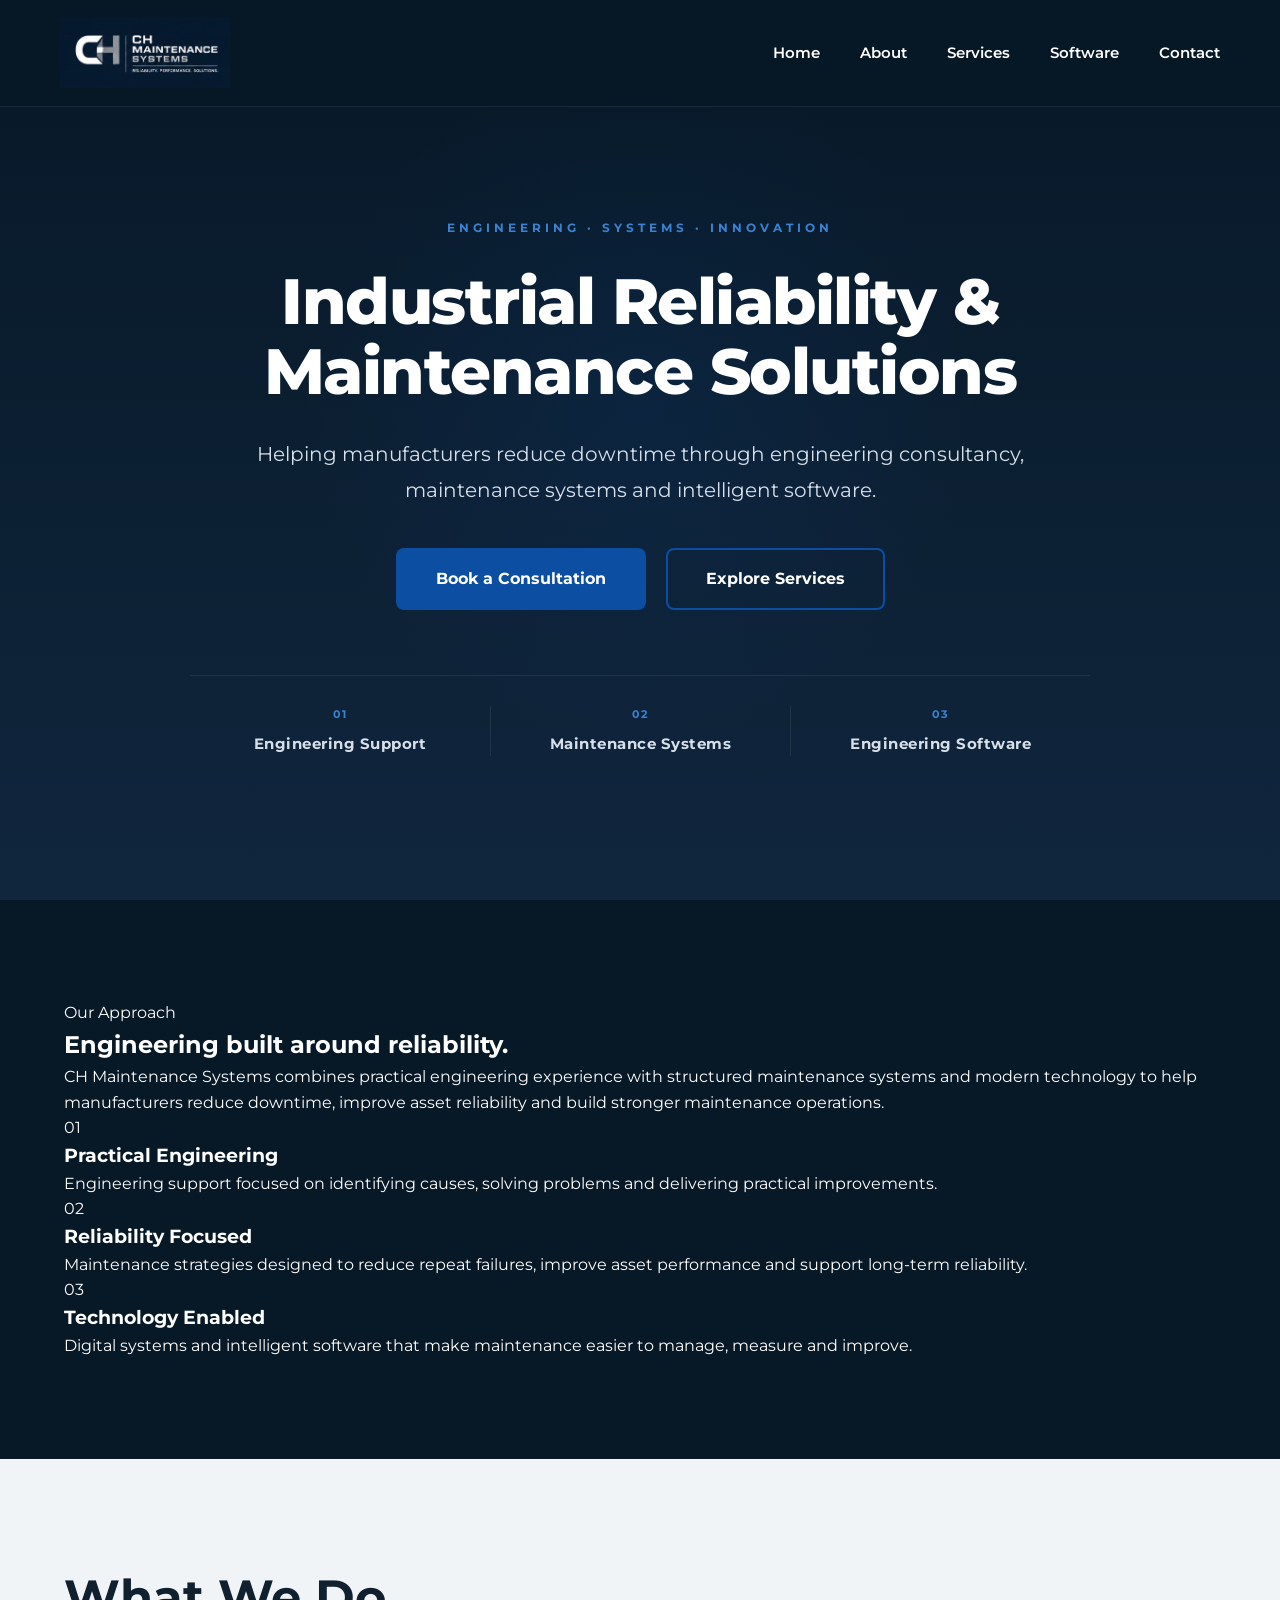
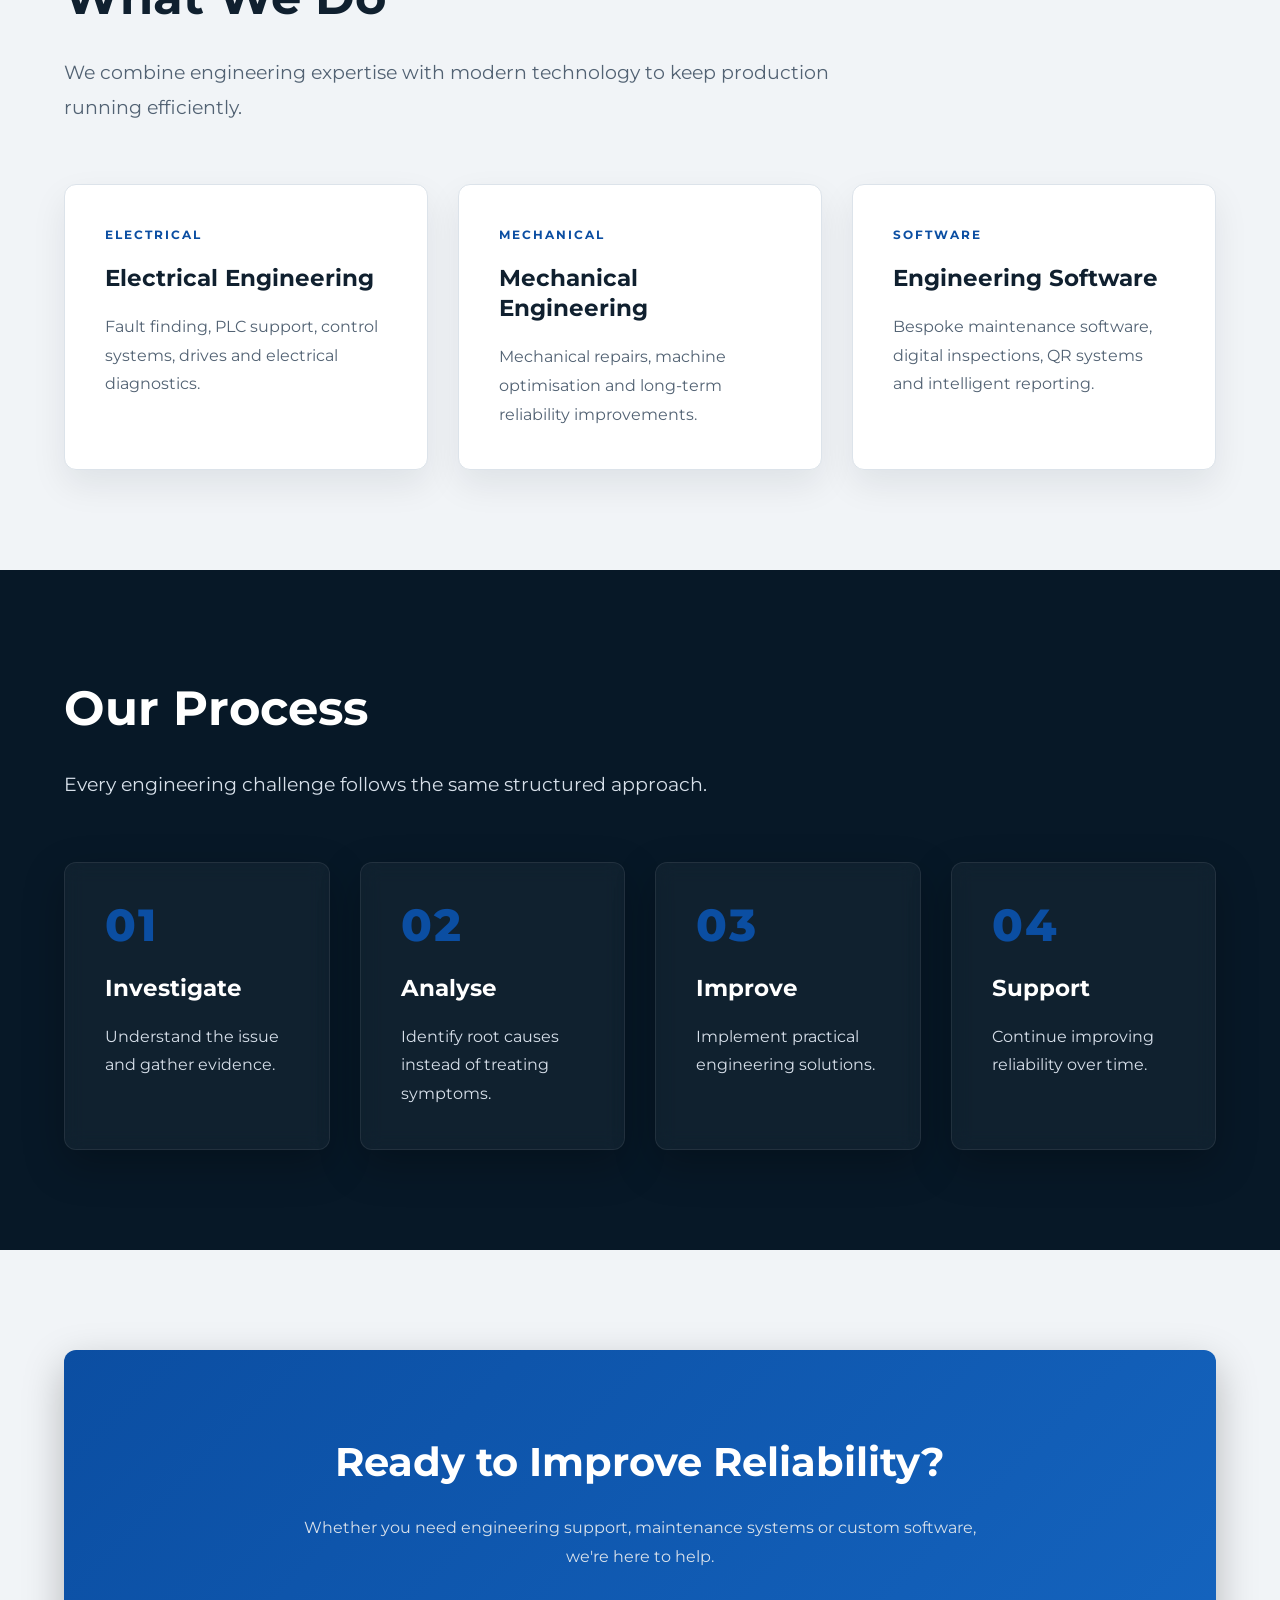
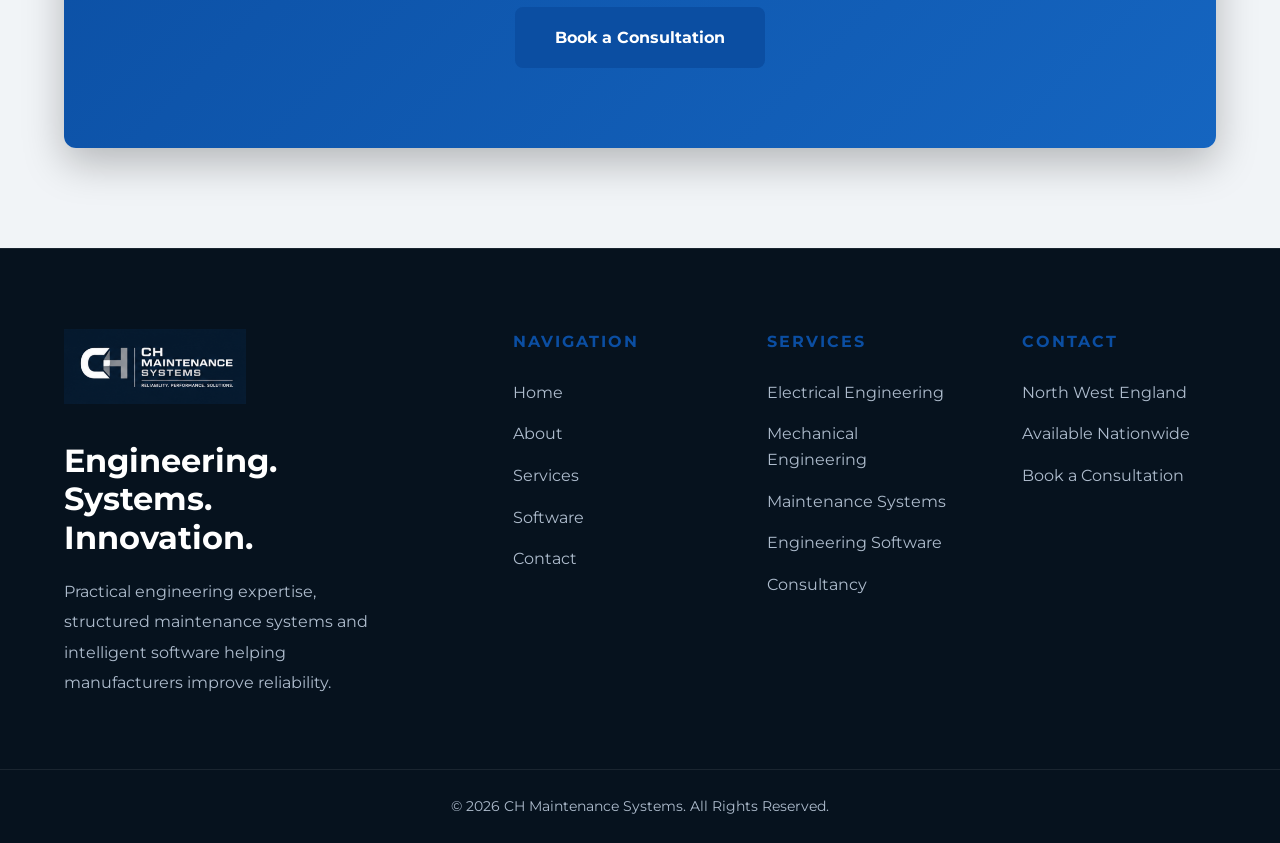
==== commit 2c458bf6: "Update index.html" ====
--- a/index.html
+++ b/index.html
@@ -129,27 +129,116 @@
 
 
 <!-- =====================================================
-     INTRODUCTION
-===================================================== -->
-
-<section class="section section-dark">
+     INTRODUCTION / OUR APPROACH
+===================================================== -->
+
+<section class="section section-dark home-intro">
 
     <div class="container">
 
-        <h2 class="section-title">
-            Engineering. Innovation. Reliability.
-        </h2>
-
-        <p class="section-subtitle">
-            CH Maintenance Systems combines practical engineering expertise with
-            modern maintenance systems to help manufacturers reduce downtime,
-            increase reliability and improve operational performance.
-        </p>
+        <div class="home-intro-grid">
+
+
+            <!-- Introduction -->
+
+            <div class="home-intro-copy">
+
+                <span class="home-intro-label">
+                    Our Approach
+                </span>
+
+                <h2>
+                    Engineering built around reliability.
+                </h2>
+
+                <p>
+                    CH Maintenance Systems combines practical engineering experience
+                    with structured maintenance systems and modern technology to help
+                    manufacturers reduce downtime, improve asset reliability and build
+                    stronger maintenance operations.
+                </p>
+
+            </div>
+
+
+            <!-- Principles -->
+
+            <div class="home-intro-principles">
+
+
+                <div class="home-intro-item">
+
+                    <div class="home-intro-number">
+                        01
+                    </div>
+
+                    <div class="home-intro-item-content">
+
+                        <h3>
+                            Practical Engineering
+                        </h3>
+
+                        <p>
+                            Engineering support focused on identifying causes,
+                            solving problems and delivering practical improvements.
+                        </p>
+
+                    </div>
+
+                </div>
+
+
+                <div class="home-intro-item">
+
+                    <div class="home-intro-number">
+                        02
+                    </div>
+
+                    <div class="home-intro-item-content">
+
+                        <h3>
+                            Reliability Focused
+                        </h3>
+
+                        <p>
+                            Maintenance strategies designed to reduce repeat failures,
+                            improve asset performance and support long-term reliability.
+                        </p>
+
+                    </div>
+
+                </div>
+
+
+                <div class="home-intro-item">
+
+                    <div class="home-intro-number">
+                        03
+                    </div>
+
+                    <div class="home-intro-item-content">
+
+                        <h3>
+                            Technology Enabled
+                        </h3>
+
+                        <p>
+                            Digital systems and intelligent software that make
+                            maintenance easier to manage, measure and improve.
+                        </p>
+
+                    </div>
+
+                </div>
+
+
+            </div>
+
+        </div>
 
     </div>
 
 </section>
-
 
 <!-- =====================================================
      WHAT WE DO
--- a/css/style.css
+++ b/css/style.css
@@ -395,8 +395,8 @@
 
     color: var(--text-light);
 
-    font-size: 0.9rem;
-    font-weight: 600;
+    font-size: 0.95rem;
+    font-weight: 700;
 
     letter-spacing: 0.5px;
 
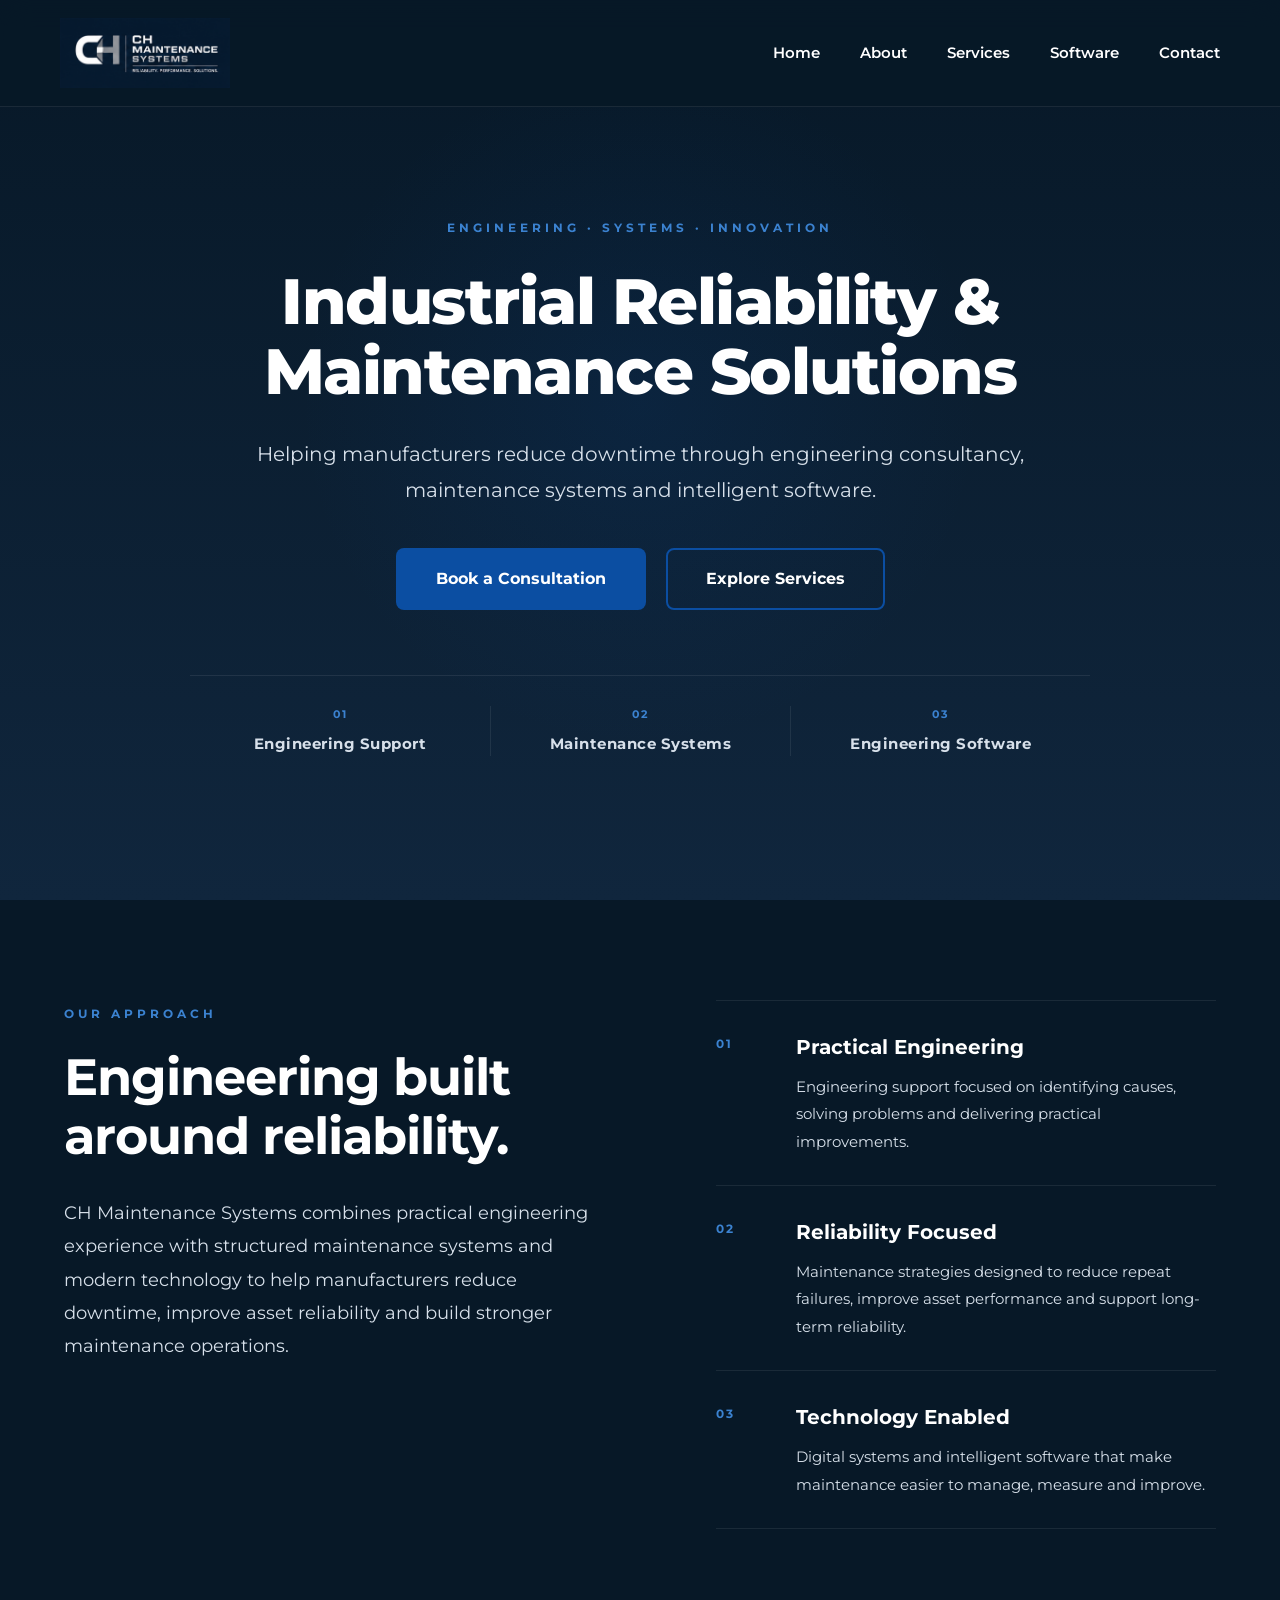
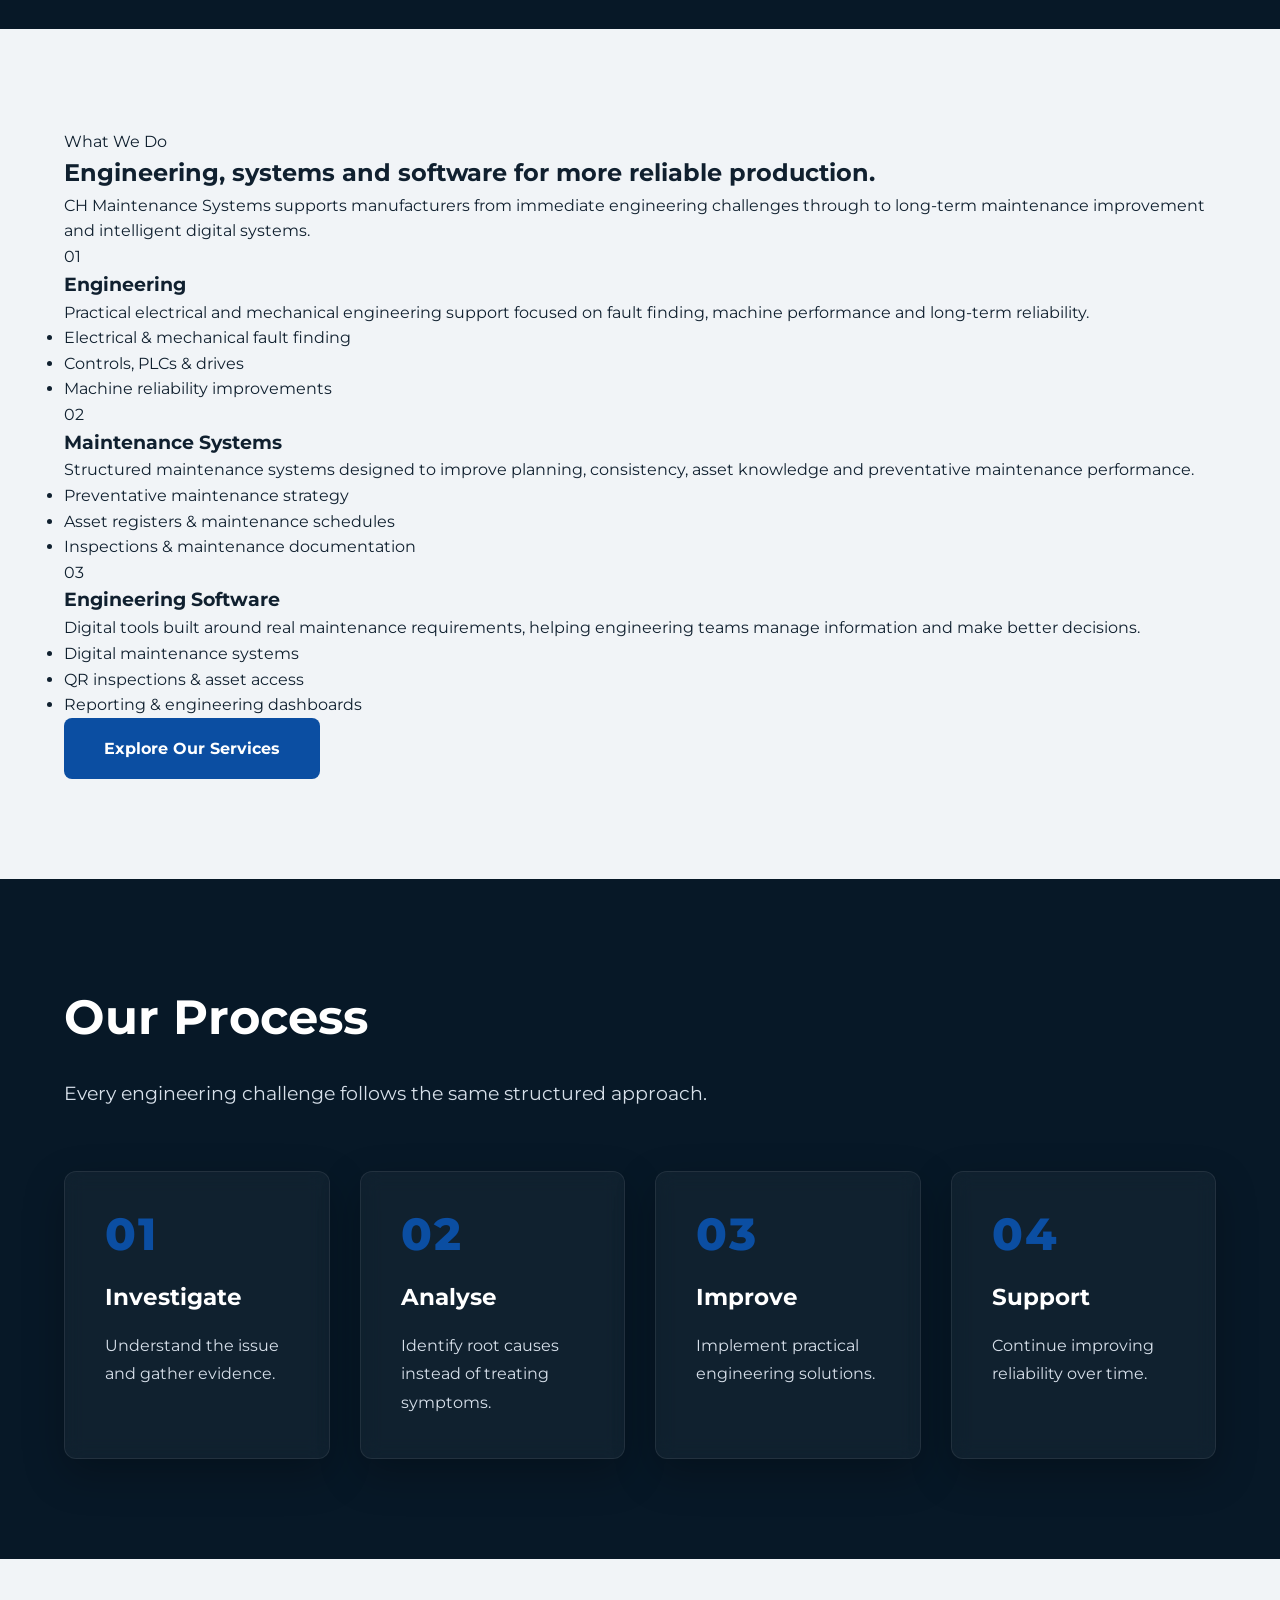
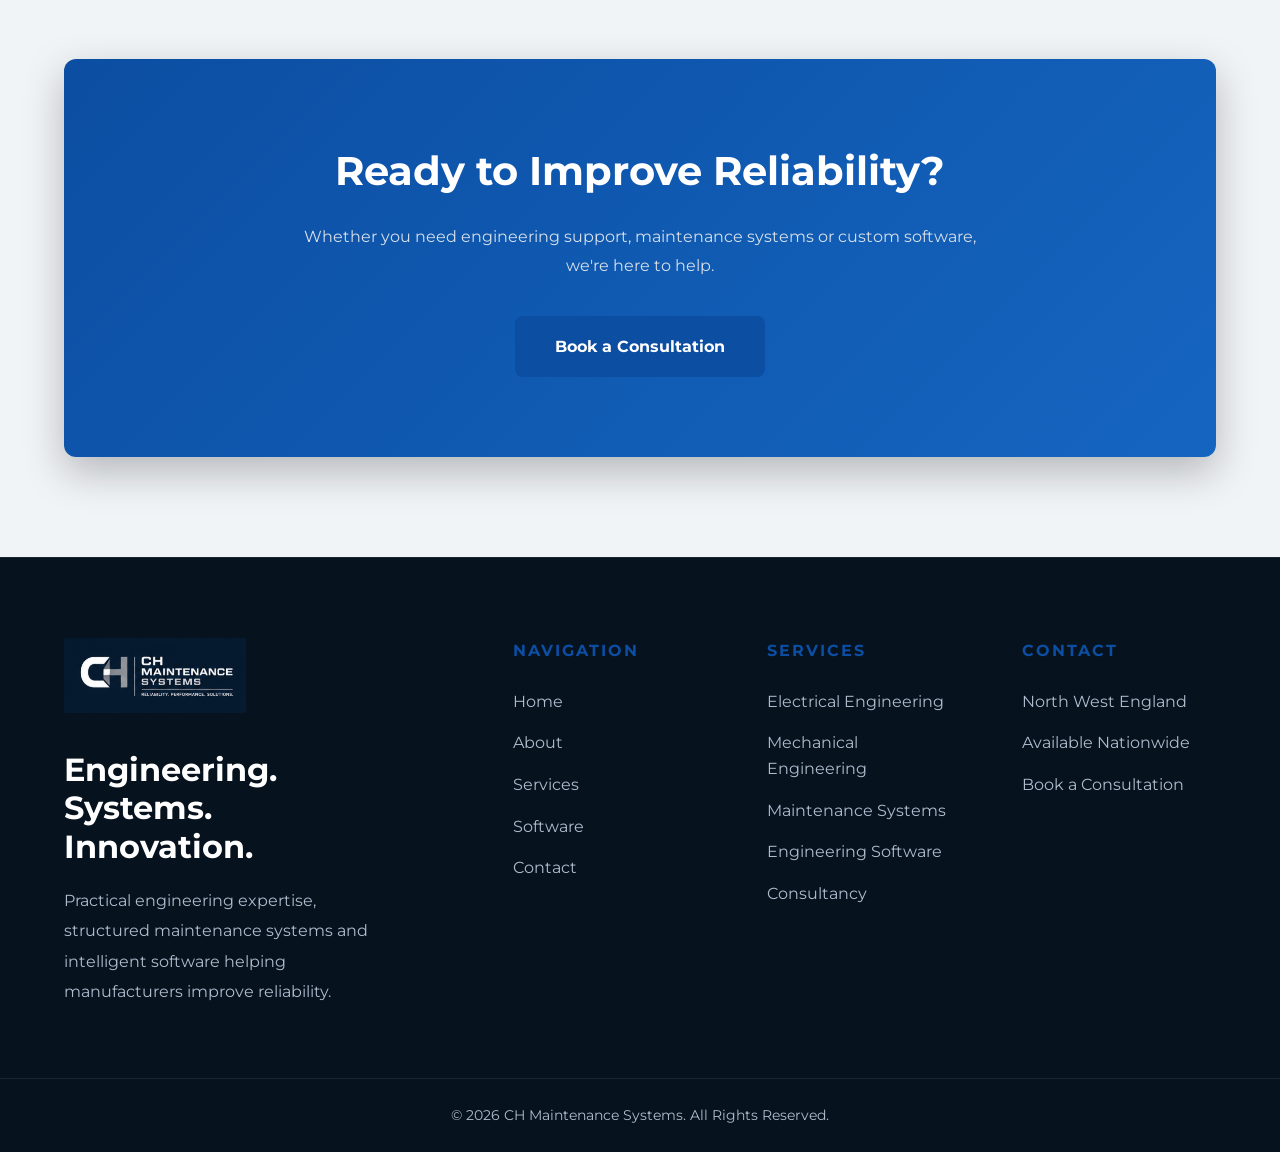
==== commit 40bd84eb: "Update index.html" ====
--- a/index.html
+++ b/index.html
@@ -244,63 +244,127 @@
      WHAT WE DO
 ===================================================== -->
 
-<section class="section section-light">
+<section class="section section-light home-services" id="services">
 
     <div class="container">
 
-        <h2 class="section-title">
-            What We Do
-        </h2>
-
-        <p class="section-subtitle">
-            We combine engineering expertise with modern technology to keep
-            production running efficiently.
-        </p>
-
-
-        <div class="grid grid-3">
-
-
-            <div class="feature-card">
-
-                <div class="feature-icon">
-                    ELECTRICAL
+
+        <!-- Section Header -->
+
+        <div class="home-services-header">
+
+            <div class="home-services-heading">
+
+                <span class="home-services-label">
+                    What We Do
+                </span>
+
+                <h2>
+                    Engineering, systems and software
+                    for more reliable production.
+                </h2>
+
+            </div>
+
+
+            <div class="home-services-intro">
+
+                <p>
+                    CH Maintenance Systems supports manufacturers from immediate
+                    engineering challenges through to long-term maintenance
+                    improvement and intelligent digital systems.
+                </p>
+
+            </div>
+
+        </div>
+
+
+        <!-- Service Pillars -->
+
+        <div class="home-services-grid">
+
+
+            <!-- Engineering -->
+
+            <article class="home-service">
+
+                <div class="home-service-number">
+                    01
                 </div>
 
                 <h3>
-                    Electrical Engineering
+                    Engineering
                 </h3>
 
                 <p>
-                    Fault finding, PLC support, control systems, drives and
-                    electrical diagnostics.
-                </p>
-
-            </div>
-
-
-            <div class="feature-card">
-
-                <div class="feature-icon">
-                    MECHANICAL
+                    Practical electrical and mechanical engineering support
+                    focused on fault finding, machine performance and
+                    long-term reliability.
+                </p>
+
+                <ul>
+
+                    <li>
+                        Electrical &amp; mechanical fault finding
+                    </li>
+
+                    <li>
+                        Controls, PLCs &amp; drives
+                    </li>
+
+                    <li>
+                        Machine reliability improvements
+                    </li>
+
+                </ul>
+
+            </article>
+
+
+            <!-- Maintenance Systems -->
+
+            <article class="home-service">
+
+                <div class="home-service-number">
+                    02
                 </div>
 
                 <h3>
-                    Mechanical Engineering
+                    Maintenance Systems
                 </h3>
 
                 <p>
-                    Mechanical repairs, machine optimisation and long-term
-                    reliability improvements.
-                </p>
-
-            </div>
-
-
-            <div class="feature-card">
-
-                <div class="feature-icon">
-                    SOFTWARE
+                    Structured maintenance systems designed to improve
+                    planning, consistency, asset knowledge and preventative
+                    maintenance performance.
+                </p>
+
+                <ul>
+
+                    <li>
+                        Preventative maintenance strategy
+                    </li>
+
+                    <li>
+                        Asset registers &amp; maintenance schedules
+                    </li>
+
+                    <li>
+                        Inspections &amp; maintenance documentation
+                    </li>
+
+                </ul>
+
+            </article>
+
+
+            <!-- Engineering Software -->
+
+            <article class="home-service">
+
+                <div class="home-service-number">
+                    03
                 </div>
 
                 <h3>
@@ -308,20 +372,48 @@
                 </h3>
 
                 <p>
-                    Bespoke maintenance software, digital inspections, QR
-                    systems and intelligent reporting.
-                </p>
-
-            </div>
-
-
-        </div>
+                    Digital tools built around real maintenance requirements,
+                    helping engineering teams manage information and make
+                    better decisions.
+                </p>
+
+                <ul>
+
+                    <li>
+                        Digital maintenance systems
+                    </li>
+
+                    <li>
+                        QR inspections &amp; asset access
+                    </li>
+
+                    <li>
+                        Reporting &amp; engineering dashboards
+                    </li>
+
+                </ul>
+
+            </article>
+
+
+        </div>
+
+
+        <!-- Services Link -->
+
+        <div class="home-services-action">
+
+            <a href="services.html" class="btn">
+                Explore Our Services
+            </a>
+
+        </div>
+
 
     </div>
 
 </section>
-
-
+    
 <!-- =====================================================
      OUR PROCESS
 ===================================================== -->
--- a/css/style.css
+++ b/css/style.css
@@ -1870,3 +1870,223 @@
     }
 
 }
+
+/* =====================================================
+   HOMEPAGE - OUR APPROACH
+===================================================== */
+
+.home-intro {
+    position: relative;
+
+    overflow: hidden;
+}
+
+
+/* Main layout */
+
+.home-intro-grid {
+    display: grid;
+
+    grid-template-columns:
+        minmax(0, 1.05fr)
+        minmax(0, 0.95fr);
+
+    gap: 100px;
+
+    align-items: start;
+}
+
+
+/* =====================================================
+   INTRODUCTION COPY
+===================================================== */
+
+.home-intro-copy {
+    max-width: 620px;
+}
+
+
+.home-intro-label {
+    display: inline-block;
+
+    margin-bottom: 24px;
+
+    color: var(--primary-light);
+
+    font-size: 0.78rem;
+    font-weight: 700;
+
+    letter-spacing: 4px;
+
+    text-transform: uppercase;
+}
+
+
+.home-intro-copy h2 {
+    max-width: 600px;
+
+    margin-bottom: 30px;
+
+    font-size: 3.2rem;
+    font-weight: 700;
+
+    line-height: 1.15;
+
+    letter-spacing: -1px;
+
+    color: var(--text);
+}
+
+
+.home-intro-copy p {
+    max-width: 600px;
+
+    color: var(--text-light);
+
+    font-size: 1.1rem;
+
+    line-height: 1.9;
+}
+
+
+/* =====================================================
+   APPROACH PRINCIPLES
+===================================================== */
+
+.home-intro-principles {
+    border-top: 1px solid var(--border);
+}
+
+
+.home-intro-item {
+    display: grid;
+
+    grid-template-columns: 55px 1fr;
+
+    gap: 25px;
+
+    padding: 30px 0;
+
+    border-bottom: 1px solid var(--border);
+}
+
+
+/* Number */
+
+.home-intro-number {
+    padding-top: 3px;
+
+    color: var(--primary-light);
+
+    font-size: 0.75rem;
+    font-weight: 700;
+
+    letter-spacing: 2px;
+}
+
+
+/* Item heading */
+
+.home-intro-item h3 {
+    margin-bottom: 10px;
+
+    color: var(--text);
+
+    font-size: 1.25rem;
+    font-weight: 700;
+}
+
+
+/* Item text */
+
+.home-intro-item p {
+    max-width: 520px;
+
+    color: var(--text-light);
+
+    font-size: 0.95rem;
+
+    line-height: 1.8;
+}
+
+/* =====================================================
+   HOMEPAGE INTRO RESPONSIVE
+===================================================== */
+
+@media (max-width: 900px) {
+
+    .home-intro-grid {
+        grid-template-columns: 1fr;
+
+        gap: 60px;
+    }
+
+
+    .home-intro-copy {
+        max-width: 700px;
+    }
+
+
+    .home-intro-copy h2 {
+        font-size: 2.7rem;
+    }
+
+
+    .home-intro-copy p {
+        max-width: 700px;
+    }
+
+}
+
+
+@media (max-width: 600px) {
+
+    .home-intro-label {
+        margin-bottom: 20px;
+
+        font-size: 0.7rem;
+
+        letter-spacing: 3px;
+    }
+
+
+    .home-intro-copy h2 {
+        margin-bottom: 24px;
+
+        font-size: 2.2rem;
+
+        letter-spacing: -0.5px;
+    }
+
+
+    .home-intro-copy p {
+        font-size: 1rem;
+
+        line-height: 1.8;
+    }
+
+
+    .home-intro-grid {
+        gap: 45px;
+    }
+
+
+    .home-intro-item {
+        grid-template-columns: 42px 1fr;
+
+        gap: 18px;
+
+        padding: 25px 0;
+    }
+
+
+    .home-intro-item h3 {
+        font-size: 1.1rem;
+    }
+
+
+    .home-intro-item p {
+        font-size: 0.9rem;
+    }
+
+}
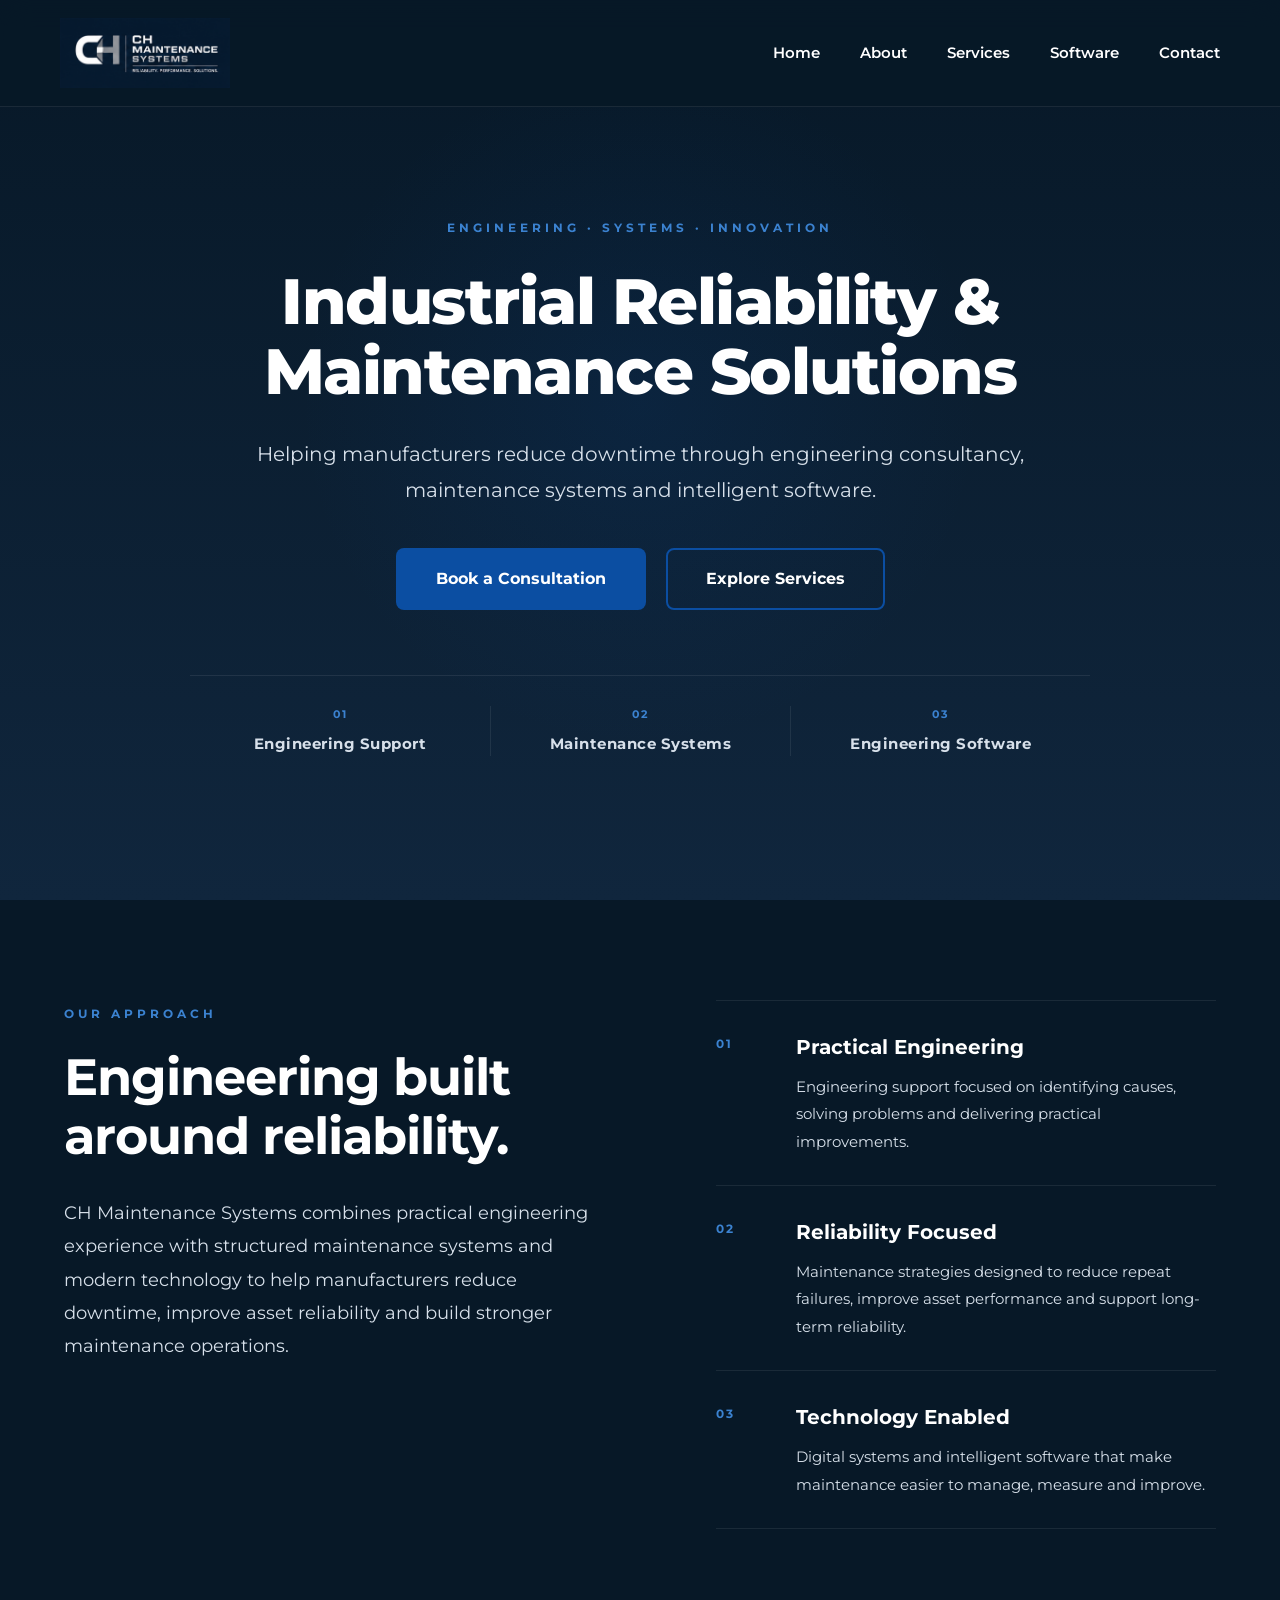
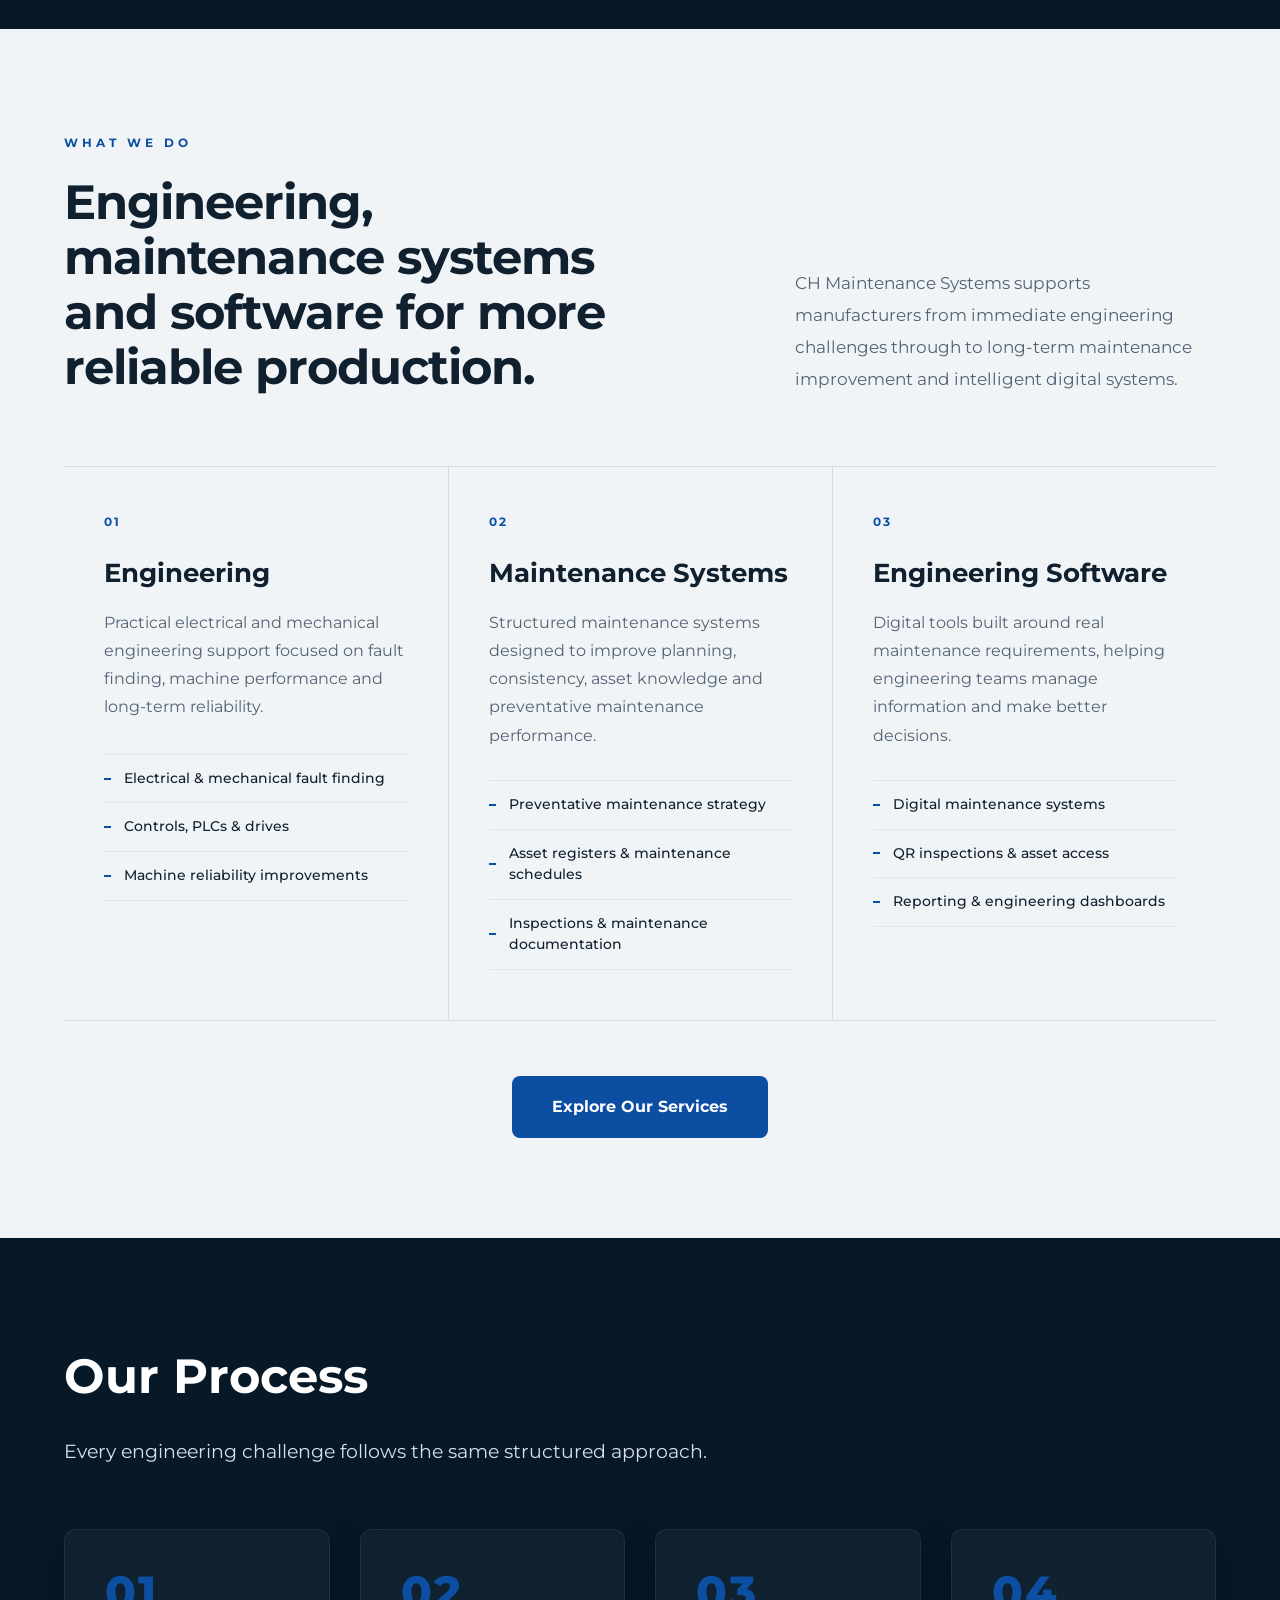
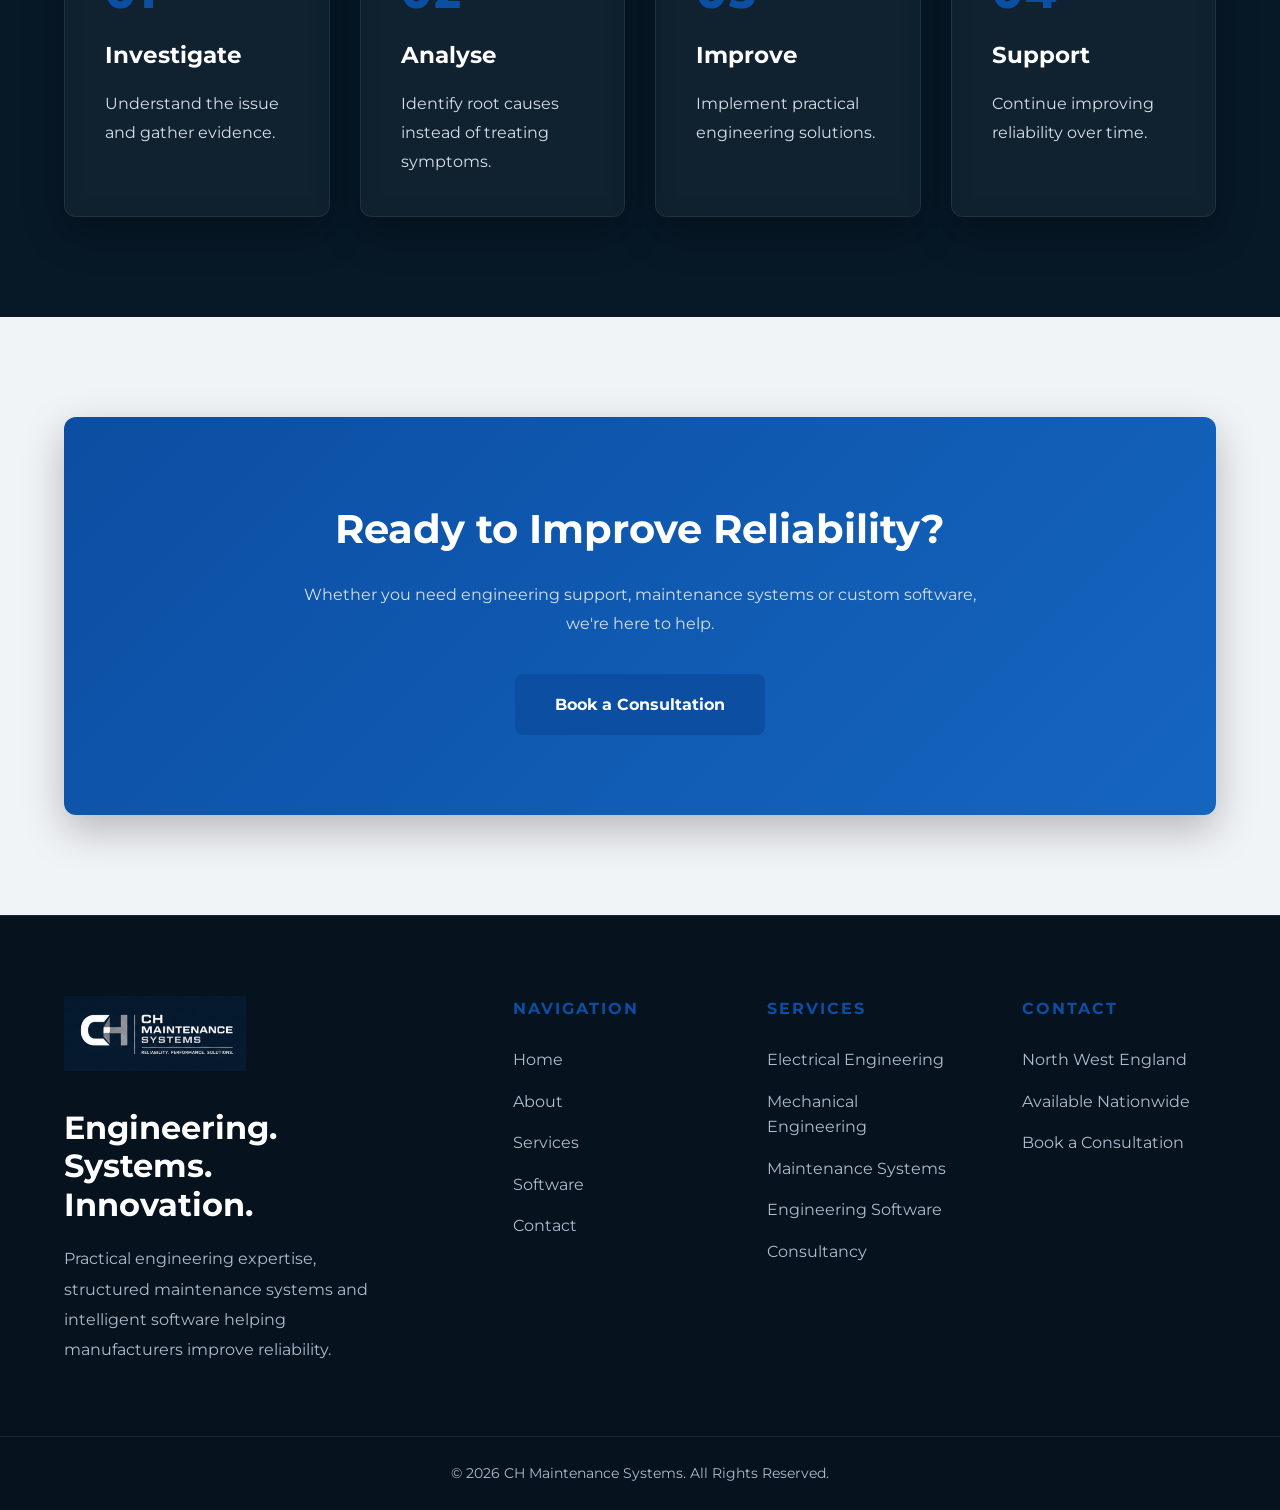
==== commit 101a7c61: "Update index.html" ====
--- a/index.html
+++ b/index.html
@@ -260,8 +260,8 @@
                 </span>
 
                 <h2>
-                    Engineering, systems and software
-                    for more reliable production.
+                Engineering, maintenance systems and software
+                for more reliable production.
                 </h2>
 
             </div>
--- a/css/style.css
+++ b/css/style.css
@@ -2090,3 +2090,306 @@
     }
 
 }
+
+/* =====================================================
+   HOMEPAGE - WHAT WE DO
+===================================================== */
+
+.home-services {
+    position: relative;
+}
+
+
+/* =====================================================
+   SECTION HEADER
+===================================================== */
+
+.home-services-header {
+    display: grid;
+
+    grid-template-columns:
+        minmax(0, 1.2fr)
+        minmax(0, 0.8fr);
+
+    gap: 100px;
+
+    align-items: end;
+
+    margin-bottom: 70px;
+}
+
+
+.home-services-heading {
+    max-width: 720px;
+}
+
+
+.home-services-label {
+    display: inline-block;
+
+    margin-bottom: 22px;
+
+    color: var(--primary);
+
+    font-size: 0.78rem;
+    font-weight: 700;
+
+    letter-spacing: 4px;
+
+    text-transform: uppercase;
+}
+
+
+.home-services-heading h2 {
+    color: var(--dark-text);
+
+    font-size: 3rem;
+    font-weight: 700;
+
+    line-height: 1.15;
+
+    letter-spacing: -1px;
+}
+
+
+.home-services-intro {
+    max-width: 500px;
+}
+
+
+.home-services-intro p {
+    color: var(--dark-muted);
+
+    font-size: 1.05rem;
+
+    line-height: 1.9;
+}
+
+
+/* =====================================================
+   SERVICE GRID
+===================================================== */
+
+.home-services-grid {
+    display: grid;
+
+    grid-template-columns: repeat(3, 1fr);
+
+    border-top: 1px solid #D5DDE5;
+    border-bottom: 1px solid #D5DDE5;
+}
+
+
+/* Individual service */
+
+.home-service {
+    padding: 45px 40px 50px;
+}
+
+
+.home-service + .home-service {
+    border-left: 1px solid #D5DDE5;
+}
+
+
+/* Number */
+
+.home-service-number {
+    margin-bottom: 25px;
+
+    color: var(--primary);
+
+    font-size: 0.75rem;
+    font-weight: 700;
+
+    letter-spacing: 2px;
+}
+
+
+/* Heading */
+
+.home-service h3 {
+    margin-bottom: 20px;
+
+    color: var(--dark-text);
+
+    font-size: 1.65rem;
+    font-weight: 700;
+
+    line-height: 1.25;
+}
+
+
+/* Description */
+
+.home-service > p {
+    min-height: 115px;
+
+    margin-bottom: 30px;
+
+    color: var(--dark-muted);
+
+    font-size: 0.98rem;
+
+    line-height: 1.8;
+}
+
+
+/* Service details */
+
+.home-service ul {
+    margin: 0;
+    padding: 0;
+
+    list-style: none;
+}
+
+
+.home-service li {
+    position: relative;
+
+    padding:
+        13px 0
+        13px 20px;
+
+    border-top: 1px solid #E0E6EC;
+
+    color: var(--dark-text);
+
+    font-size: 0.9rem;
+    font-weight: 500;
+
+    line-height: 1.5;
+}
+
+
+.home-service li::before {
+    content: "";
+
+    position: absolute;
+
+    top: 50%;
+    left: 0;
+
+    width: 7px;
+    height: 2px;
+
+    background: var(--primary);
+
+    transform: translateY(-50%);
+}
+
+
+.home-service li:last-child {
+    border-bottom: 1px solid #E0E6EC;
+}
+
+
+/* =====================================================
+   SERVICES CTA
+===================================================== */
+
+.home-services-action {
+    display: flex;
+
+    justify-content: center;
+
+    margin-top: 55px;
+}
+
+
+/* =====================================================
+   HOMEPAGE SERVICES RESPONSIVE
+===================================================== */
+
+@media (max-width: 900px) {
+
+    .home-services-header {
+        grid-template-columns: 1fr;
+
+        gap: 30px;
+
+        margin-bottom: 55px;
+    }
+
+
+    .home-services-heading h2 {
+        font-size: 2.6rem;
+    }
+
+
+    .home-services-intro {
+        max-width: 700px;
+    }
+
+
+    .home-services-grid {
+        grid-template-columns: 1fr;
+    }
+
+
+    .home-service {
+        padding: 40px 0;
+    }
+
+
+    .home-service + .home-service {
+        border-left: none;
+        border-top: 1px solid #D5DDE5;
+    }
+
+
+    .home-service > p {
+        min-height: auto;
+
+        max-width: 700px;
+    }
+
+}
+
+
+@media (max-width: 600px) {
+
+    .home-services-label {
+        margin-bottom: 20px;
+
+        font-size: 0.7rem;
+
+        letter-spacing: 3px;
+    }
+
+
+    .home-services-heading h2 {
+        font-size: 2.15rem;
+
+        letter-spacing: -0.5px;
+    }
+
+
+    .home-services-intro p {
+        font-size: 1rem;
+
+        line-height: 1.8;
+    }
+
+
+    .home-service {
+        padding: 35px 0;
+    }
+
+
+    .home-service h3 {
+        font-size: 1.45rem;
+    }
+
+
+    .home-service > p {
+        font-size: 0.95rem;
+    }
+
+
+    .home-services-action {
+        margin-top: 45px;
+    }
+
+}
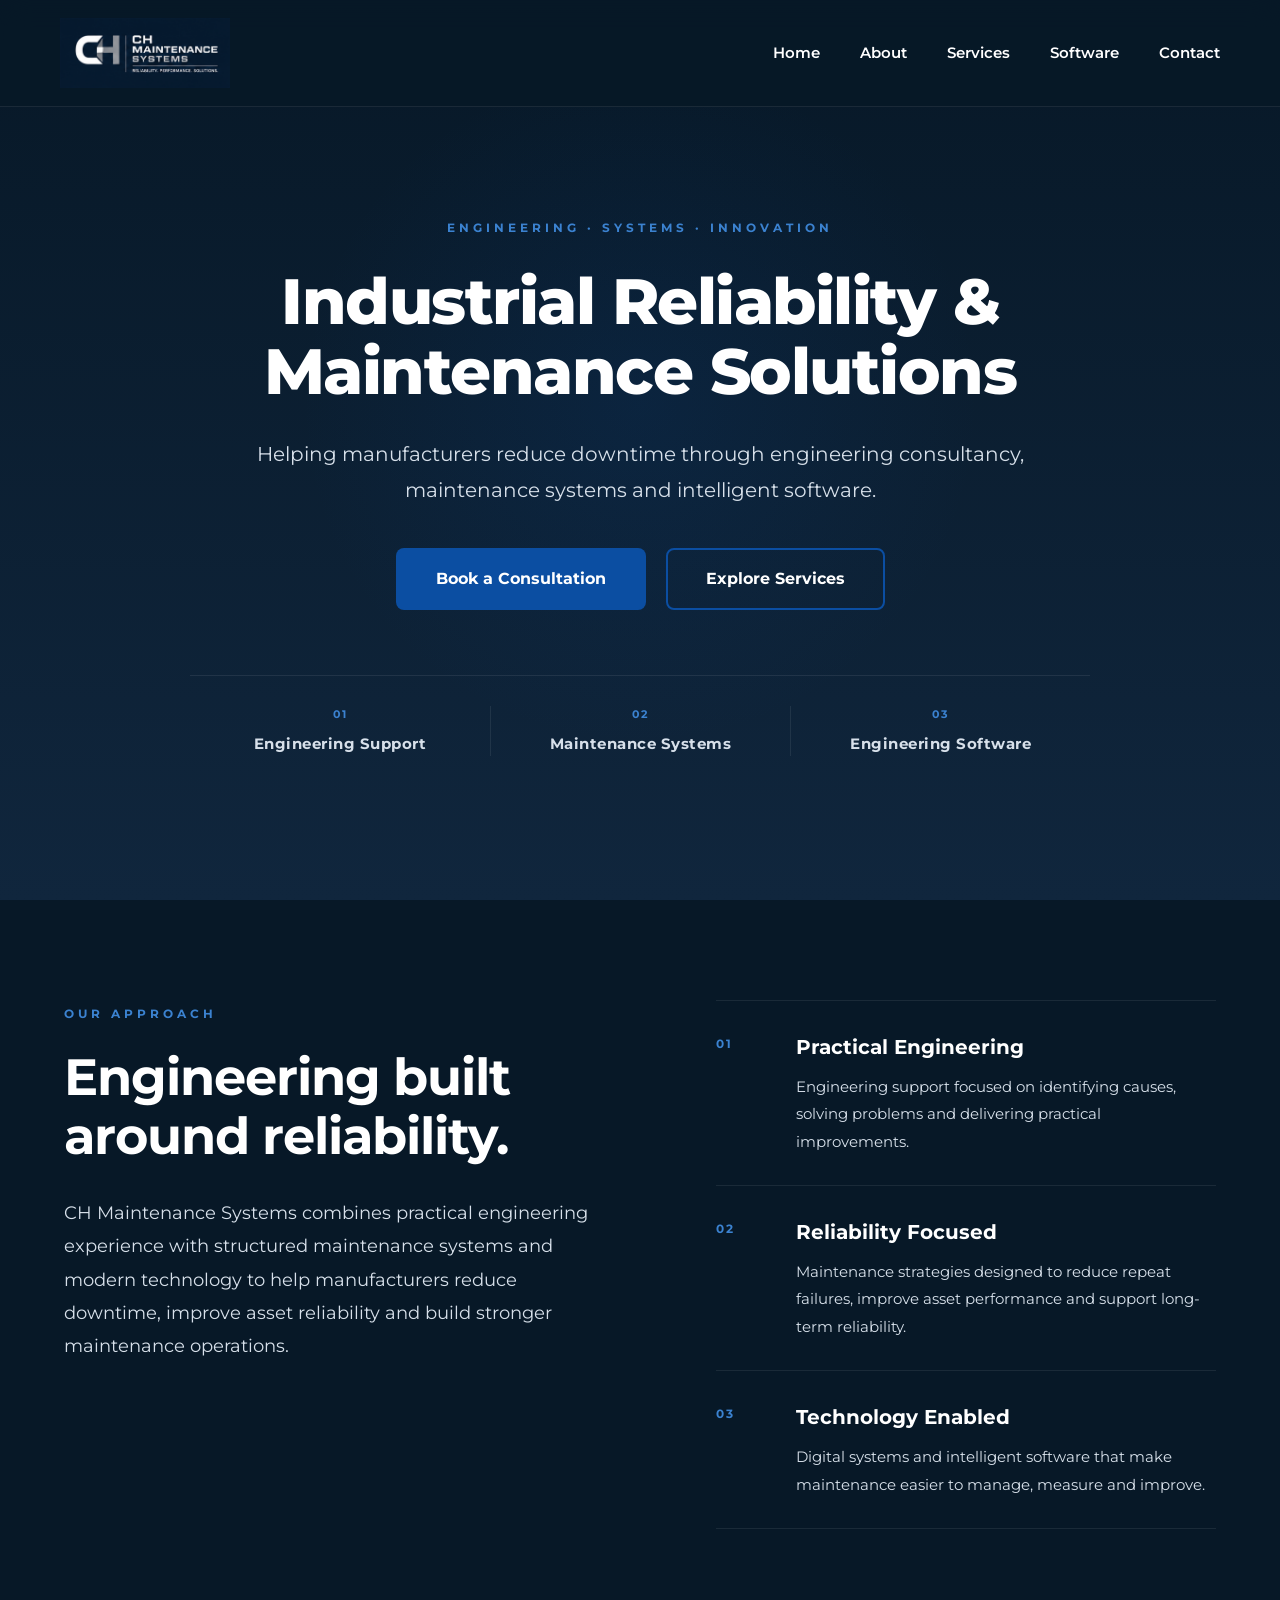
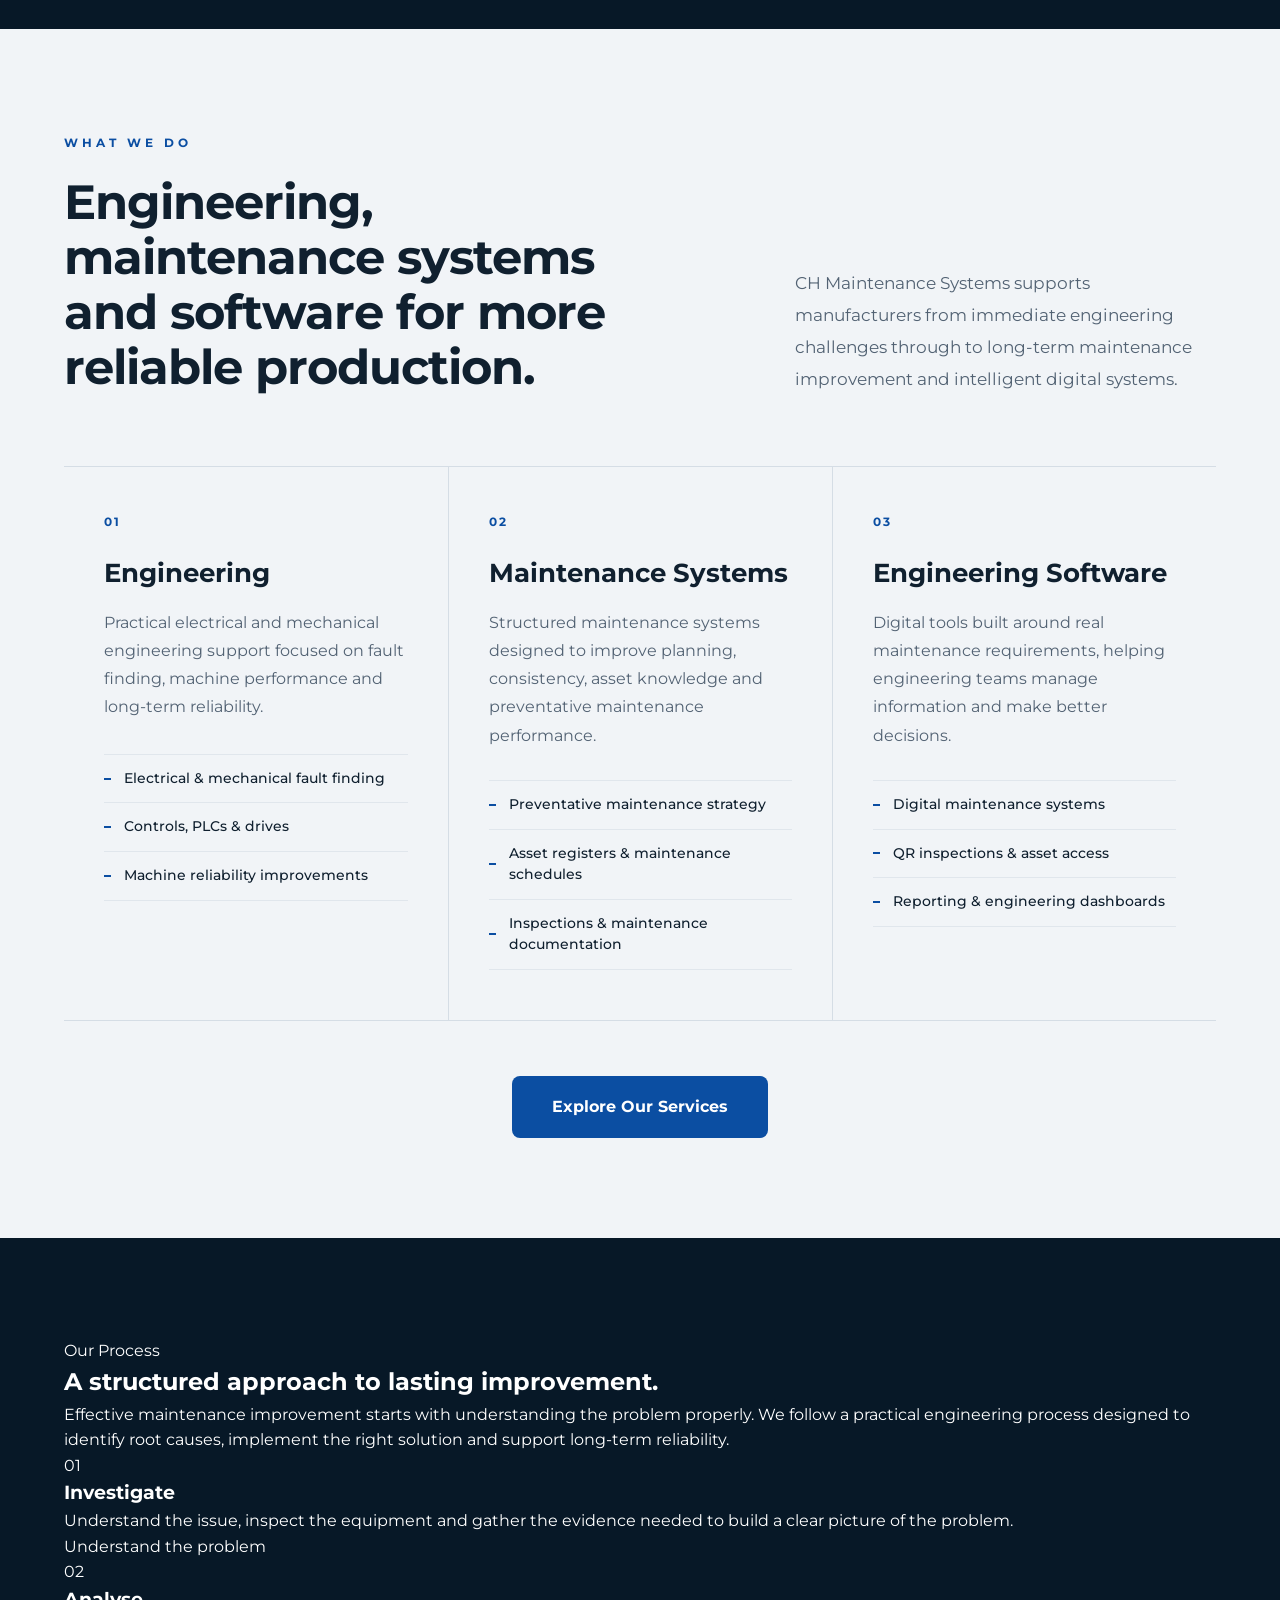
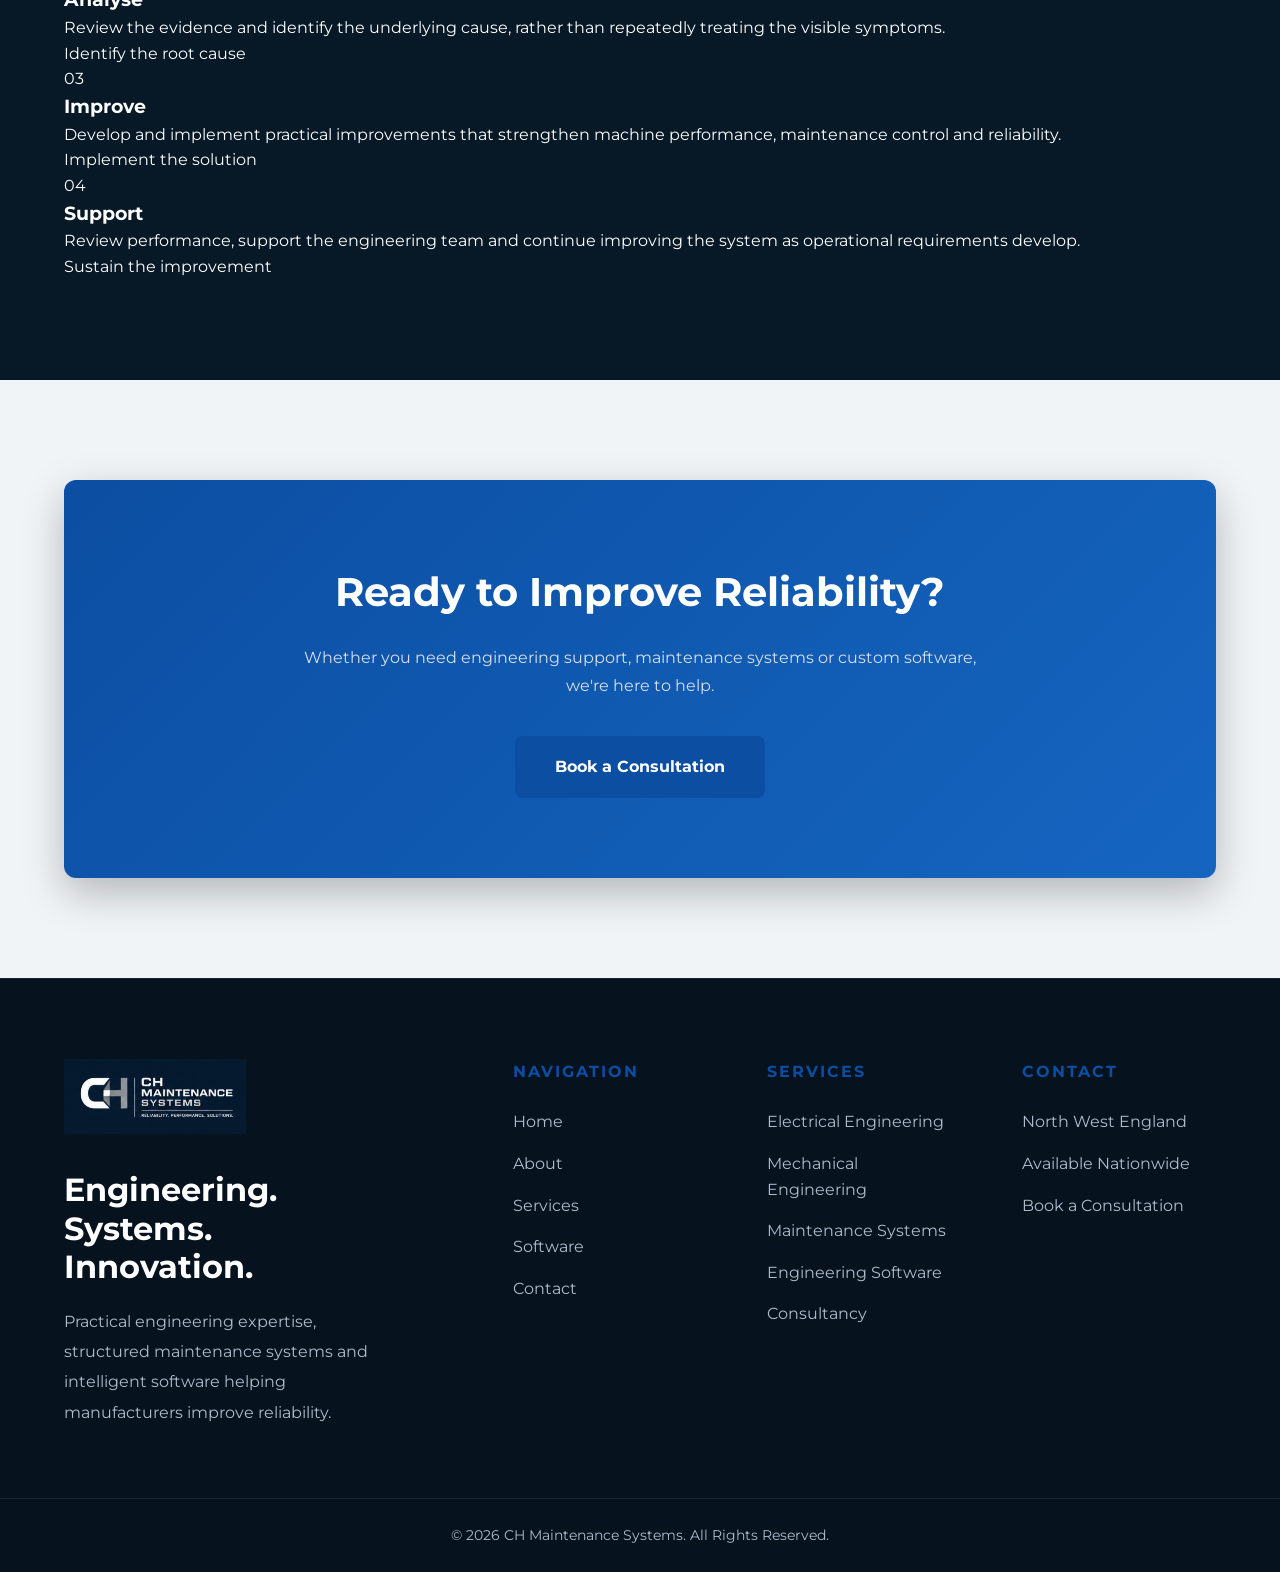
==== commit ab032c28: "Update index.html" ====
--- a/index.html
+++ b/index.html
@@ -418,25 +418,53 @@
      OUR PROCESS
 ===================================================== -->
 
-<section class="section section-dark">
+<section class="section section-dark home-process">
 
     <div class="container">
 
-        <h2 class="section-title">
-            Our Process
-        </h2>
-
-        <p class="section-subtitle">
-            Every engineering challenge follows the same structured approach.
-        </p>
-
-
-        <div class="grid grid-4">
-
-
-            <div class="feature-card">
-
-                <div class="process-number">
+
+        <!-- Section Header -->
+
+        <div class="home-process-header">
+
+            <div class="home-process-heading">
+
+                <span class="home-process-label">
+                    Our Process
+                </span>
+
+                <h2>
+                    A structured approach
+                    to lasting improvement.
+                </h2>
+
+            </div>
+
+
+            <div class="home-process-intro">
+
+                <p>
+                    Effective maintenance improvement starts with understanding
+                    the problem properly. We follow a practical engineering
+                    process designed to identify root causes, implement the
+                    right solution and support long-term reliability.
+                </p>
+
+            </div>
+
+        </div>
+
+
+        <!-- Process Steps -->
+
+        <div class="home-process-grid">
+
+
+            <!-- Step 01 -->
+
+            <article class="home-process-step">
+
+                <div class="home-process-number">
                     01
                 </div>
 
@@ -445,15 +473,22 @@
                 </h3>
 
                 <p>
-                    Understand the issue and gather evidence.
-                </p>
-
-            </div>
-
-
-            <div class="feature-card">
-
-                <div class="process-number">
+                    Understand the issue, inspect the equipment and gather
+                    the evidence needed to build a clear picture of the problem.
+                </p>
+
+                <span class="home-process-focus">
+                    Understand the problem
+                </span>
+
+            </article>
+
+
+            <!-- Step 02 -->
+
+            <article class="home-process-step">
+
+                <div class="home-process-number">
                     02
                 </div>
 
@@ -462,15 +497,22 @@
                 </h3>
 
                 <p>
-                    Identify root causes instead of treating symptoms.
-                </p>
-
-            </div>
-
-
-            <div class="feature-card">
-
-                <div class="process-number">
+                    Review the evidence and identify the underlying cause,
+                    rather than repeatedly treating the visible symptoms.
+                </p>
+
+                <span class="home-process-focus">
+                    Identify the root cause
+                </span>
+
+            </article>
+
+
+            <!-- Step 03 -->
+
+            <article class="home-process-step">
+
+                <div class="home-process-number">
                     03
                 </div>
 
@@ -479,15 +521,22 @@
                 </h3>
 
                 <p>
-                    Implement practical engineering solutions.
-                </p>
-
-            </div>
-
-
-            <div class="feature-card">
-
-                <div class="process-number">
+                    Develop and implement practical improvements that strengthen
+                    machine performance, maintenance control and reliability.
+                </p>
+
+                <span class="home-process-focus">
+                    Implement the solution
+                </span>
+
+            </article>
+
+
+            <!-- Step 04 -->
+
+            <article class="home-process-step">
+
+                <div class="home-process-number">
                     04
                 </div>
 
@@ -496,10 +545,15 @@
                 </h3>
 
                 <p>
-                    Continue improving reliability over time.
-                </p>
-
-            </div>
+                    Review performance, support the engineering team and continue
+                    improving the system as operational requirements develop.
+                </p>
+
+                <span class="home-process-focus">
+                    Sustain the improvement
+                </span>
+
+            </article>
 
 
         </div>
@@ -507,7 +561,6 @@
     </div>
 
 </section>
-
 
 <!-- =====================================================
      CALL TO ACTION
--- a/css/style.css
+++ b/css/style.css
@@ -2153,7 +2153,7 @@
 
 
 .home-services-intro {
-    max-width: 500px;
+    max-width: 550px;
 }
 
 
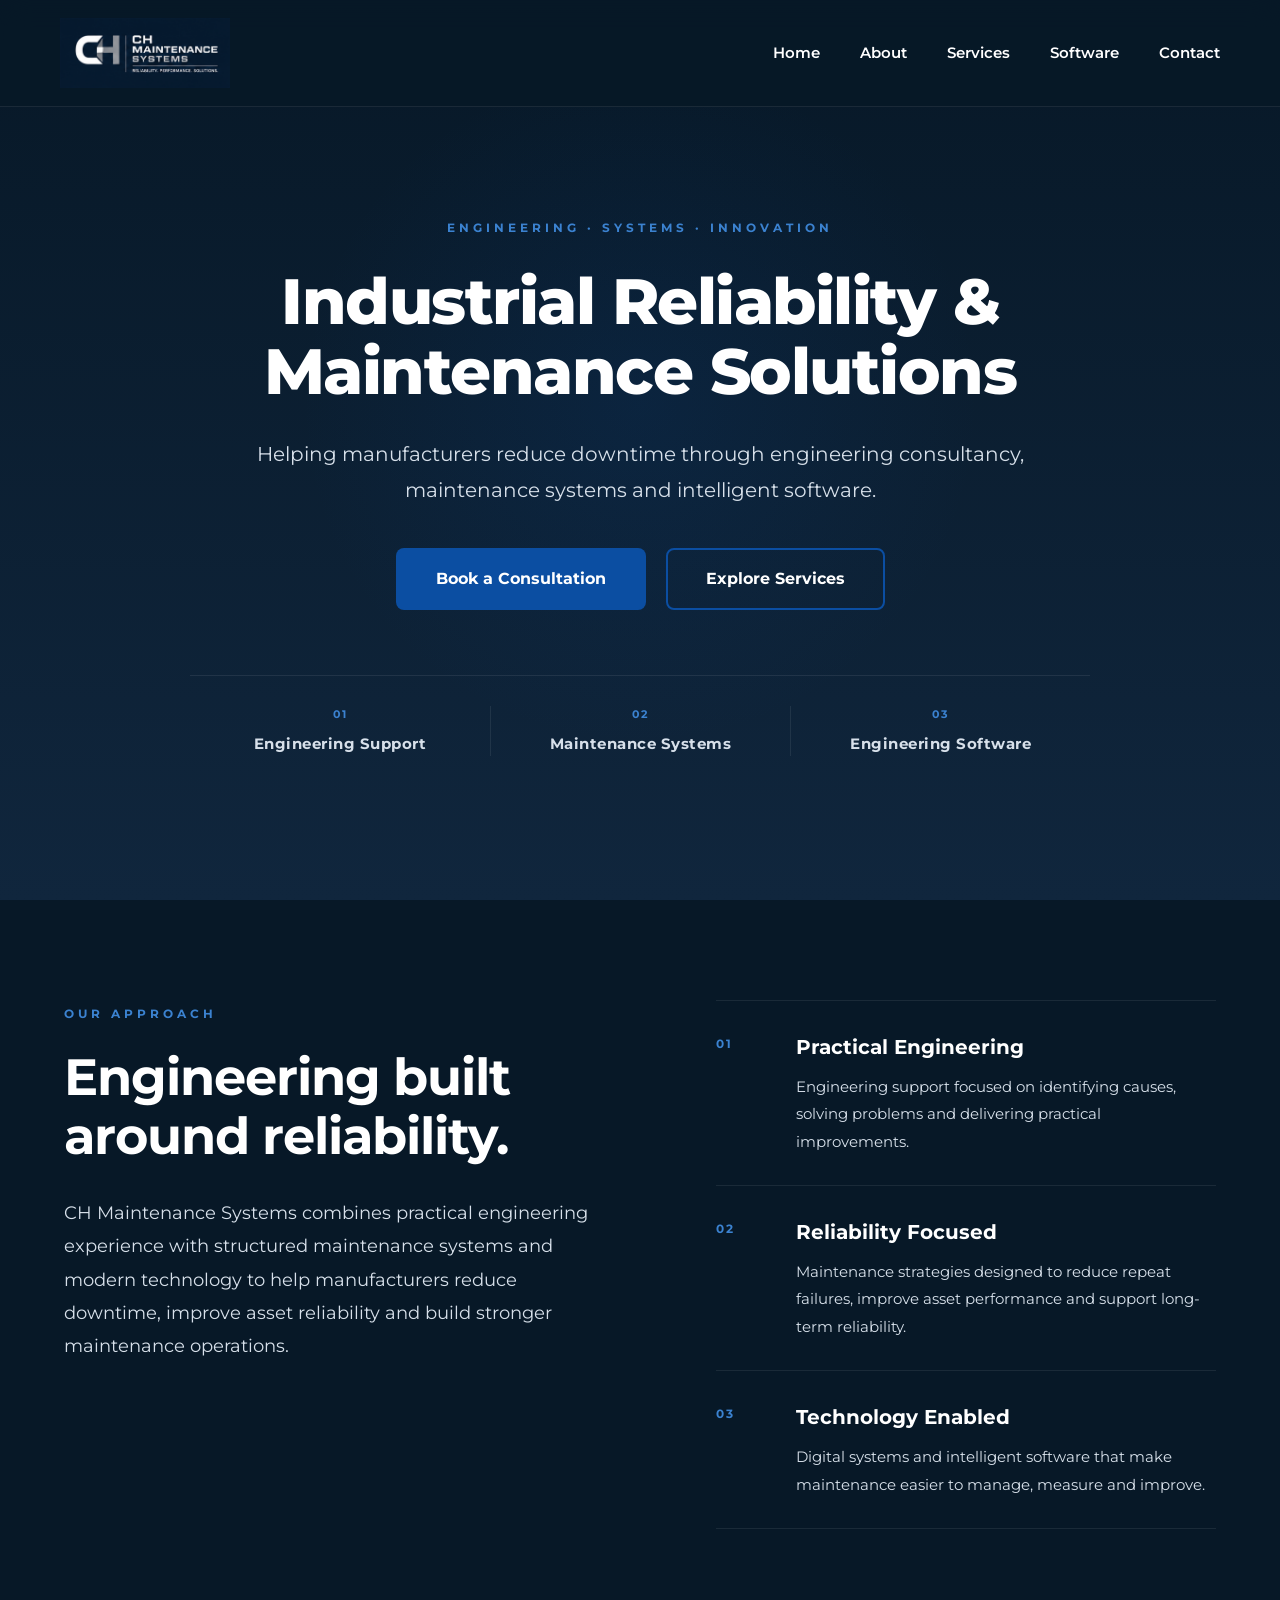
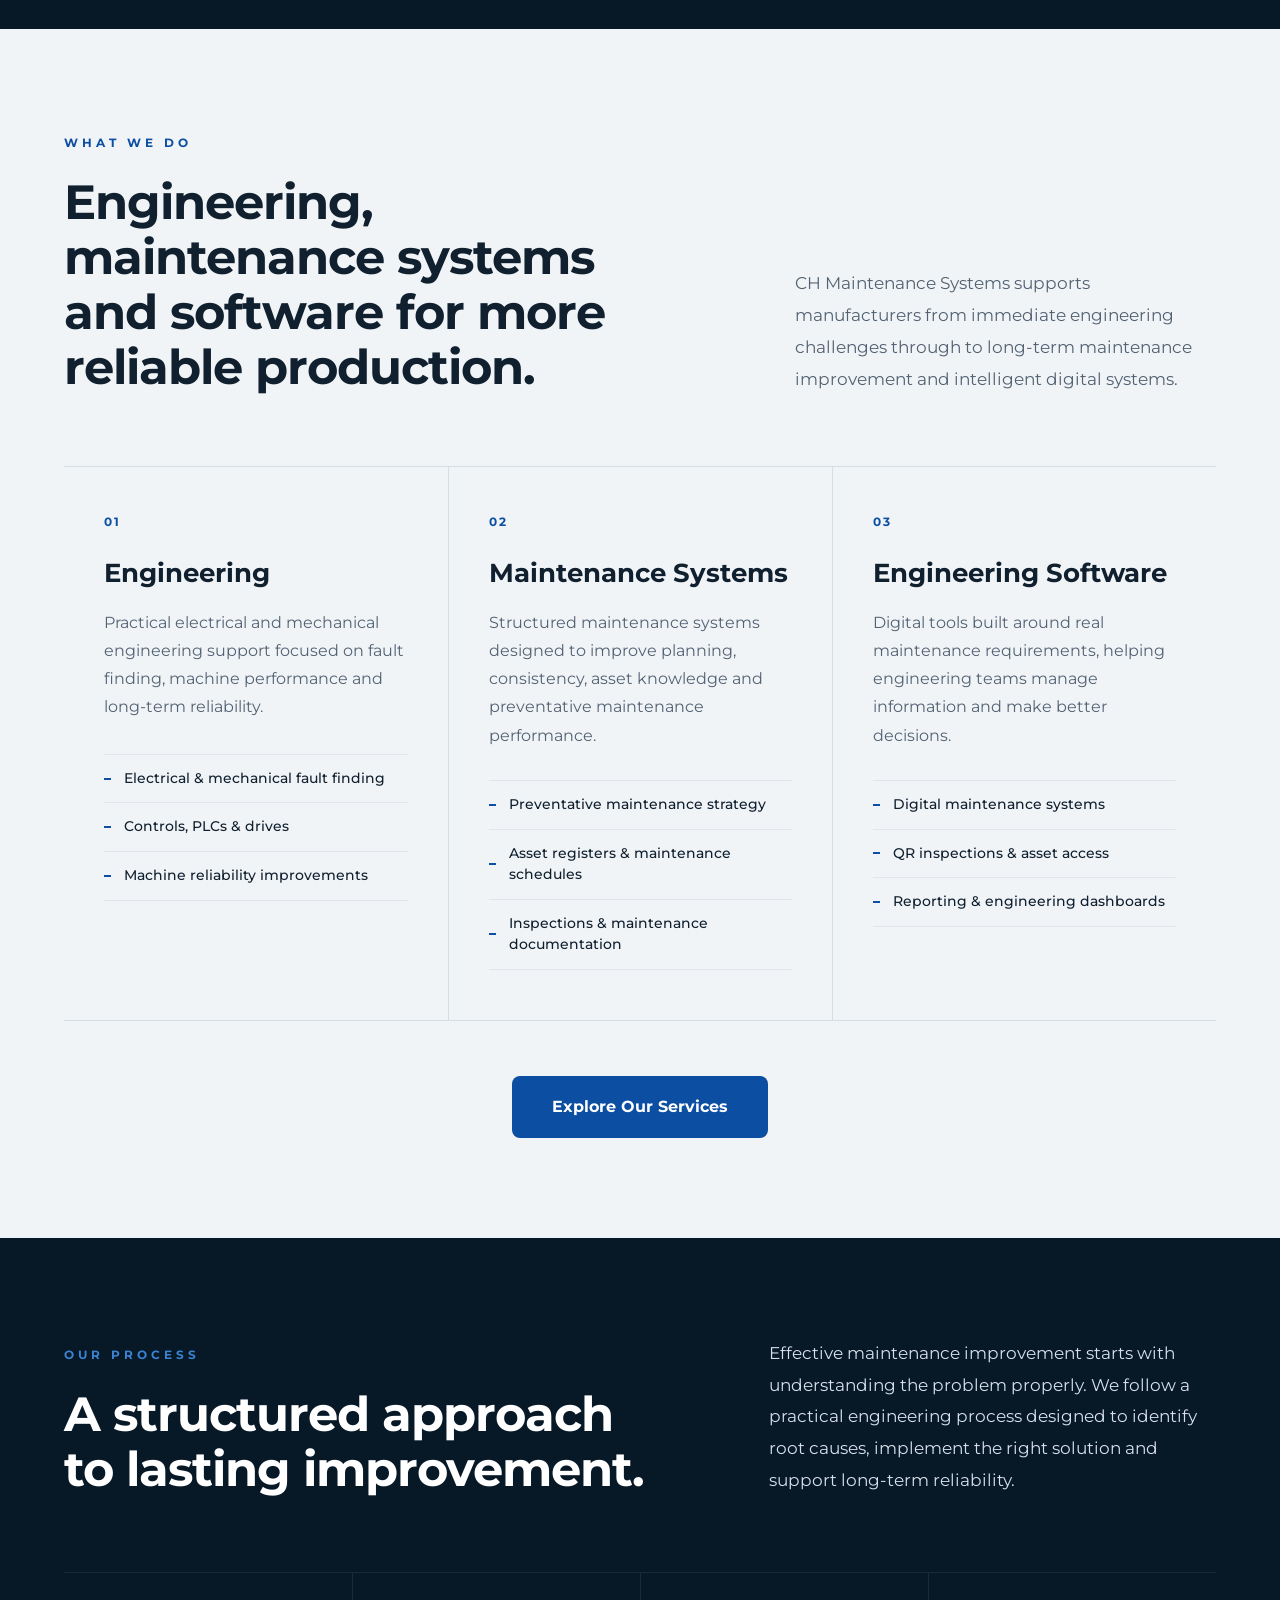
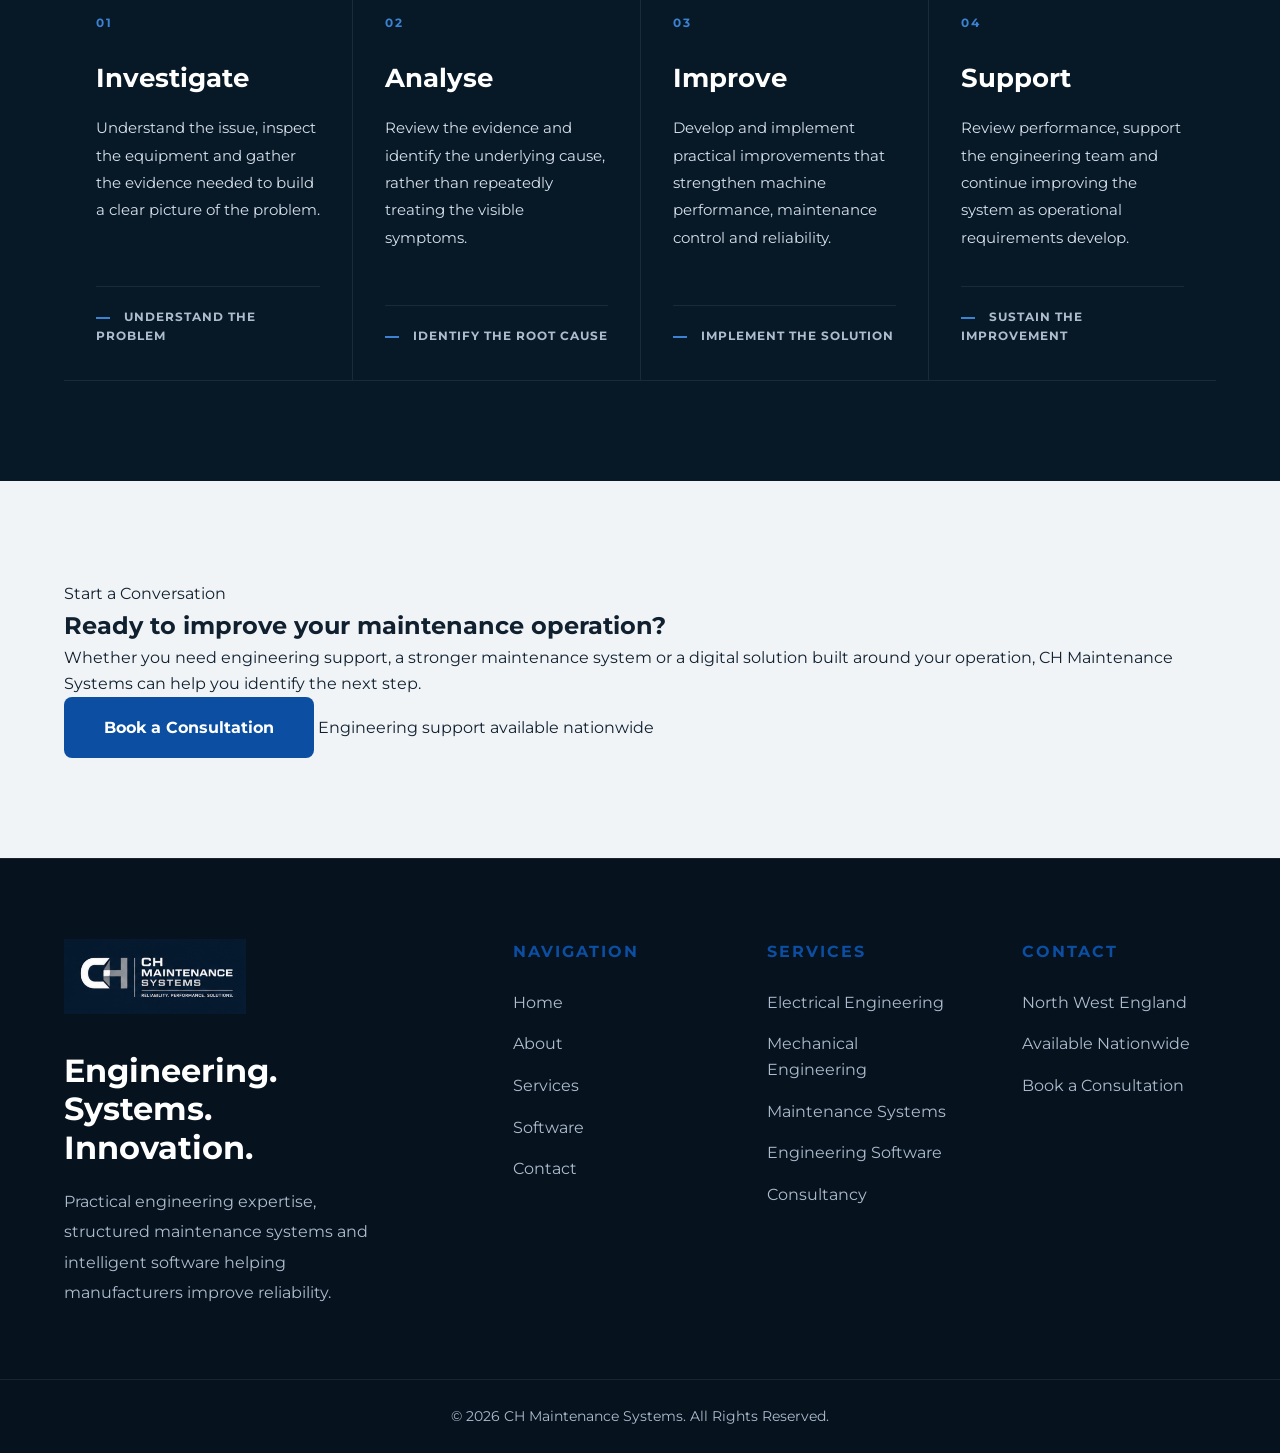
==== commit d9fc7da4: "Update index.html" ====
--- a/index.html
+++ b/index.html
@@ -563,27 +563,48 @@
 </section>
 
 <!-- =====================================================
-     CALL TO ACTION
+     FINAL CALL TO ACTION
 ===================================================== -->
 
-<section class="section section-light">
+<section class="section section-light home-cta">
 
     <div class="container">
 
-        <div class="cta">
-
-            <h2>
-                Ready to Improve Reliability?
-            </h2>
-
-            <p>
-                Whether you need engineering support, maintenance systems
-                or custom software, we're here to help.
-            </p>
-
-            <a href="contact.html" class="btn">
-                Book a Consultation
-            </a>
+        <div class="home-cta-inner">
+
+
+            <div class="home-cta-content">
+
+                <span class="home-cta-label">
+                    Start a Conversation
+                </span>
+
+                <h2>
+                    Ready to improve
+                    your maintenance operation?
+                </h2>
+
+                <p>
+                    Whether you need engineering support, a stronger maintenance
+                    system or a digital solution built around your operation,
+                    CH Maintenance Systems can help you identify the next step.
+                </p>
+
+            </div>
+
+
+            <div class="home-cta-action">
+
+                <a href="contact.html" class="btn">
+                    Book a Consultation
+                </a>
+
+                <span>
+                    Engineering support available nationwide
+                </span>
+
+            </div>
+
 
         </div>
 
--- a/css/style.css
+++ b/css/style.css
@@ -2393,3 +2393,313 @@
     }
 
 }
+
+/* =====================================================
+   HOMEPAGE - OUR PROCESS
+===================================================== */
+
+.home-process {
+    position: relative;
+}
+
+
+/* =====================================================
+   SECTION HEADER
+===================================================== */
+
+.home-process-header {
+    display: grid;
+
+    grid-template-columns:
+        minmax(0, 1.15fr)
+        minmax(0, 0.85fr);
+
+    gap: 100px;
+
+    align-items: end;
+
+    margin-bottom: 75px;
+}
+
+
+.home-process-heading {
+    max-width: 720px;
+}
+
+
+.home-process-label {
+    display: inline-block;
+
+    margin-bottom: 22px;
+
+    color: var(--primary-light);
+
+    font-size: 0.78rem;
+    font-weight: 700;
+
+    letter-spacing: 4px;
+
+    text-transform: uppercase;
+}
+
+
+.home-process-heading h2 {
+    color: var(--text);
+
+    font-size: 3rem;
+    font-weight: 700;
+
+    line-height: 1.15;
+
+    letter-spacing: -1px;
+}
+
+
+.home-process-intro {
+    max-width: 540px;
+}
+
+
+.home-process-intro p {
+    color: var(--text-light);
+
+    font-size: 1.05rem;
+
+    line-height: 1.9;
+}
+
+
+/* =====================================================
+   PROCESS GRID
+===================================================== */
+
+.home-process-grid {
+    display: grid;
+
+    grid-template-columns:
+        repeat(4, 1fr);
+
+    border-top:
+        1px solid var(--border);
+
+    border-bottom:
+        1px solid var(--border);
+}
+
+
+/* Individual step */
+
+.home-process-step {
+    position: relative;
+
+    display: flex;
+
+    flex-direction: column;
+
+    min-height: 340px;
+
+    padding: 40px 32px 35px;
+}
+
+
+.home-process-step + .home-process-step {
+    border-left:
+        1px solid var(--border);
+}
+
+
+/* Number */
+
+.home-process-number {
+    margin-bottom: 30px;
+
+    color: var(--primary-light);
+
+    font-size: 0.75rem;
+    font-weight: 700;
+
+    letter-spacing: 2px;
+}
+
+
+/* Heading */
+
+.home-process-step h3 {
+    margin-bottom: 20px;
+
+    color: var(--text);
+
+    font-size: 1.6rem;
+    font-weight: 700;
+
+    line-height: 1.25;
+}
+
+
+/* Description */
+
+.home-process-step p {
+    margin-bottom: 35px;
+
+    color: var(--text-light);
+
+    font-size: 0.95rem;
+
+    line-height: 1.8;
+}
+
+
+/* Process focus */
+
+.home-process-focus {
+    margin-top: auto;
+
+    padding-top: 20px;
+
+    border-top:
+        1px solid var(--border);
+
+    color: var(--text-muted);
+
+    font-size: 0.75rem;
+    font-weight: 700;
+
+    letter-spacing: 1px;
+
+    text-transform: uppercase;
+}
+
+
+/* Small blue technical marker */
+
+.home-process-focus::before {
+    content: "";
+
+    display: inline-block;
+
+    width: 14px;
+    height: 2px;
+
+    margin-right: 10px;
+
+    vertical-align: middle;
+
+    background: var(--primary-light);
+}
+
+
+/* =====================================================
+   HOMEPAGE PROCESS RESPONSIVE
+===================================================== */
+
+@media (max-width: 1000px) {
+
+    .home-process-grid {
+        grid-template-columns:
+            repeat(2, 1fr);
+    }
+
+
+    .home-process-step:nth-child(3) {
+        border-left: none;
+
+        border-top:
+            1px solid var(--border);
+    }
+
+
+    .home-process-step:nth-child(4) {
+        border-top:
+            1px solid var(--border);
+    }
+
+}
+
+
+@media (max-width: 900px) {
+
+    .home-process-header {
+        grid-template-columns: 1fr;
+
+        gap: 30px;
+
+        margin-bottom: 55px;
+    }
+
+
+    .home-process-heading h2 {
+        font-size: 2.6rem;
+    }
+
+
+    .home-process-intro {
+        max-width: 700px;
+    }
+
+}
+
+
+@media (max-width: 600px) {
+
+    .home-process-label {
+        margin-bottom: 20px;
+
+        font-size: 0.7rem;
+
+        letter-spacing: 3px;
+    }
+
+
+    .home-process-heading h2 {
+        font-size: 2.15rem;
+
+        letter-spacing: -0.5px;
+    }
+
+
+    .home-process-intro p {
+        font-size: 1rem;
+
+        line-height: 1.8;
+    }
+
+
+    .home-process-grid {
+        grid-template-columns: 1fr;
+    }
+
+
+    .home-process-step {
+        min-height: auto;
+
+        padding: 35px 0;
+    }
+
+
+    .home-process-step + .home-process-step,
+    .home-process-step:nth-child(3),
+    .home-process-step:nth-child(4) {
+        border-left: none;
+
+        border-top:
+            1px solid var(--border);
+    }
+
+
+    .home-process-step h3 {
+        font-size: 1.45rem;
+    }
+
+
+    .home-process-step p {
+        margin-bottom: 30px;
+
+        font-size: 0.95rem;
+    }
+
+
+    .home-process-focus {
+        margin-top: 0;
+    }
+
+}
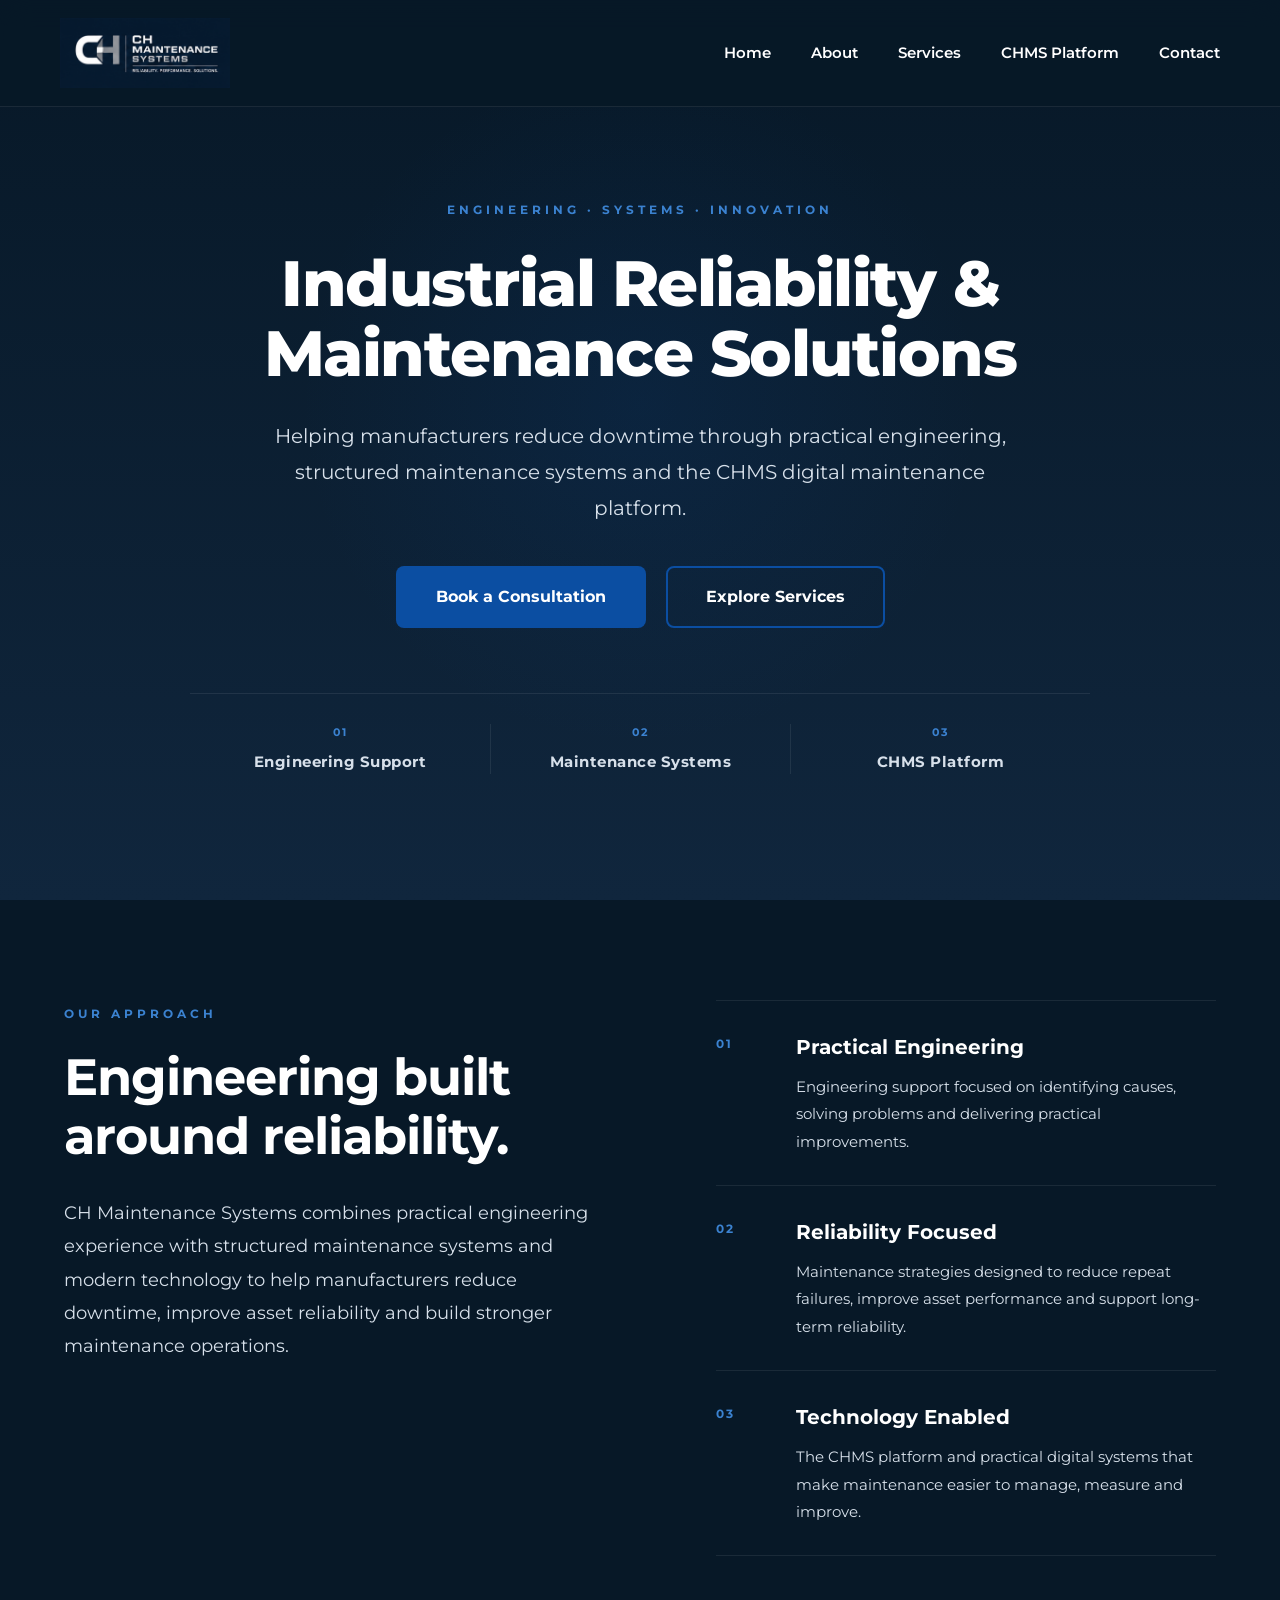
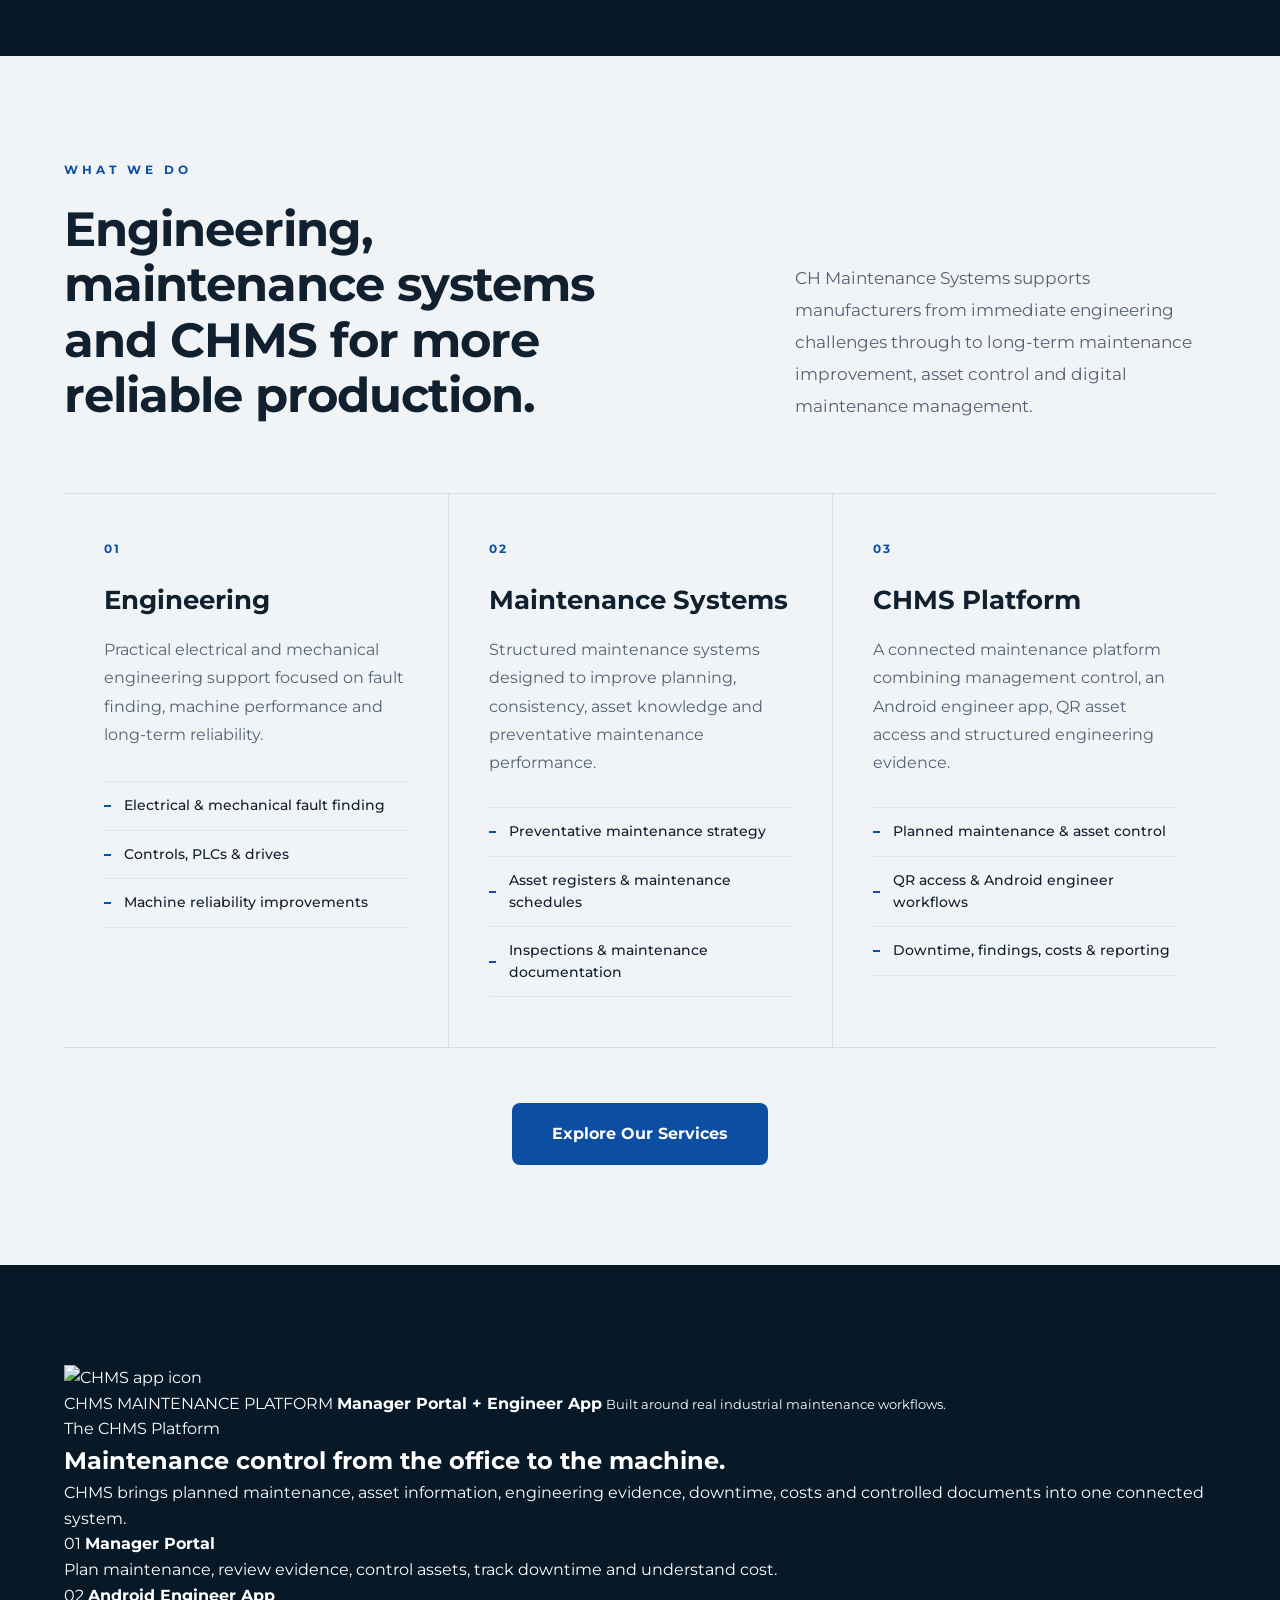
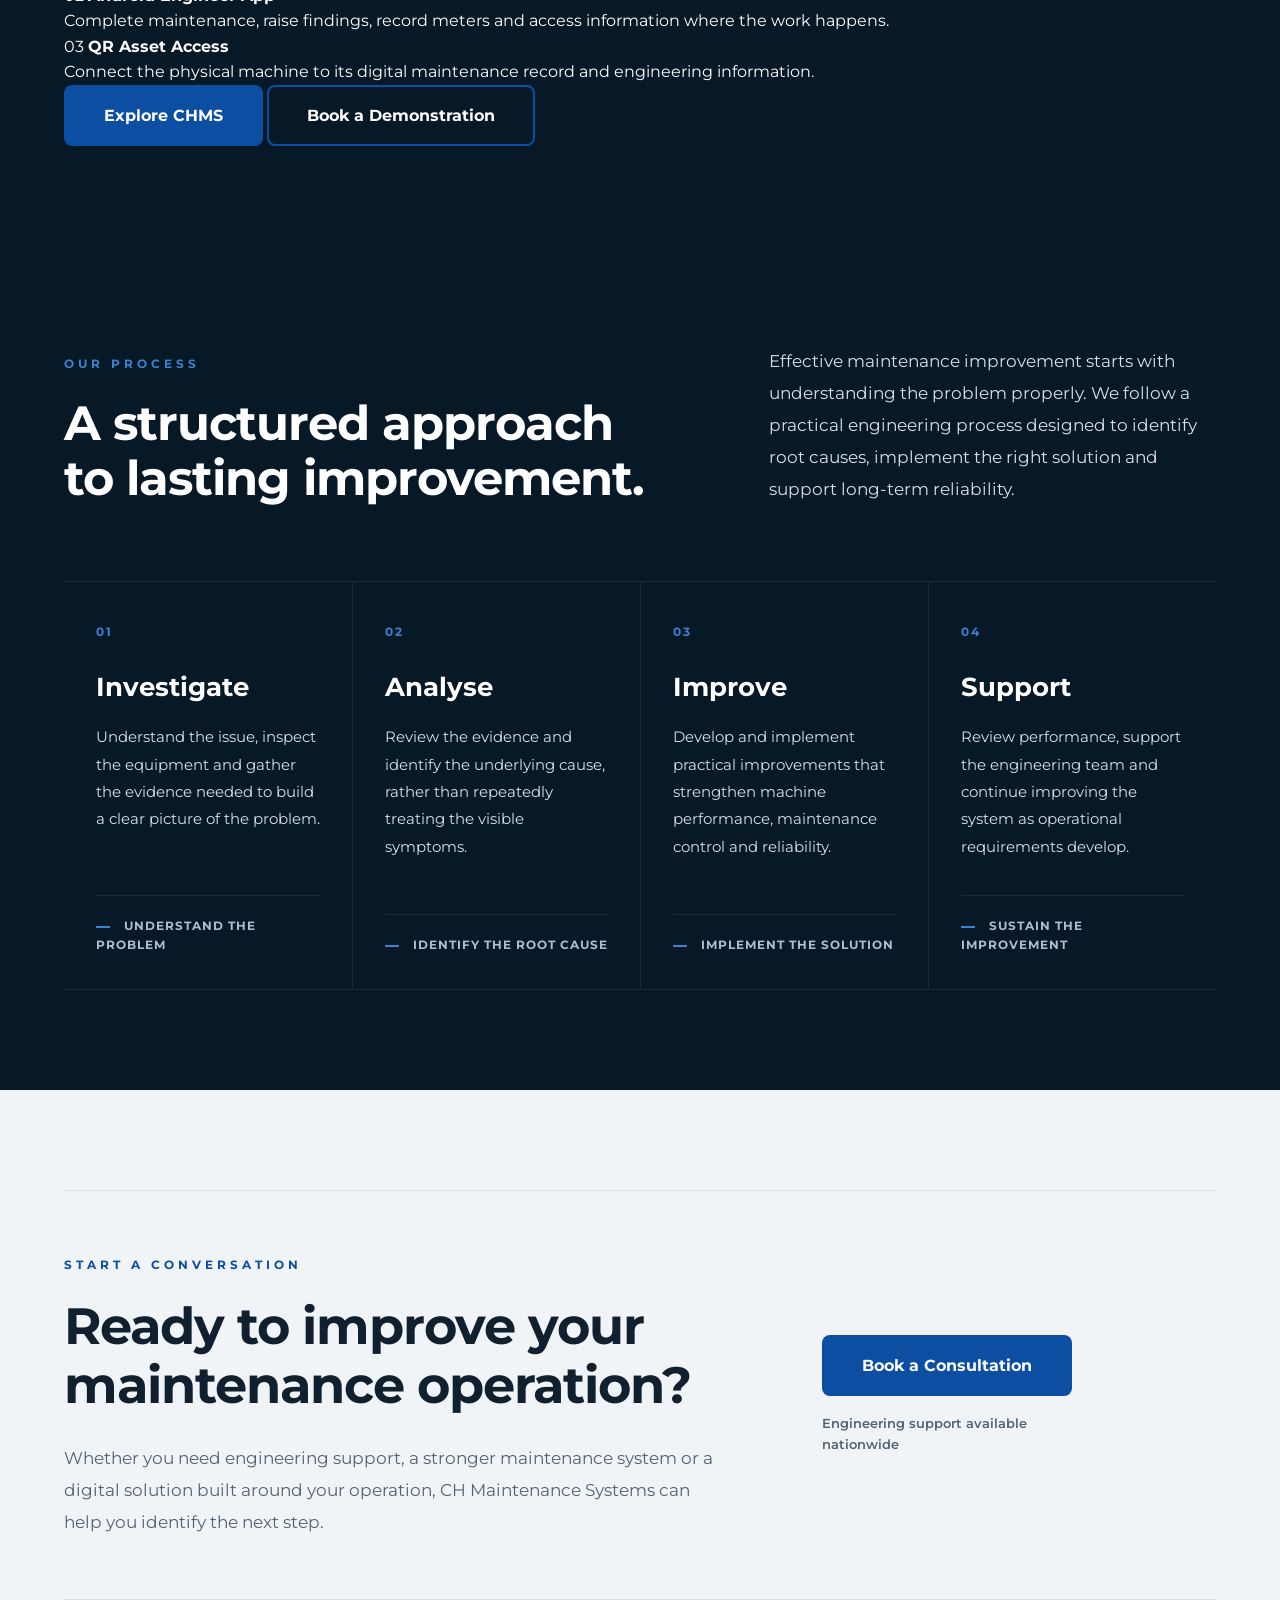
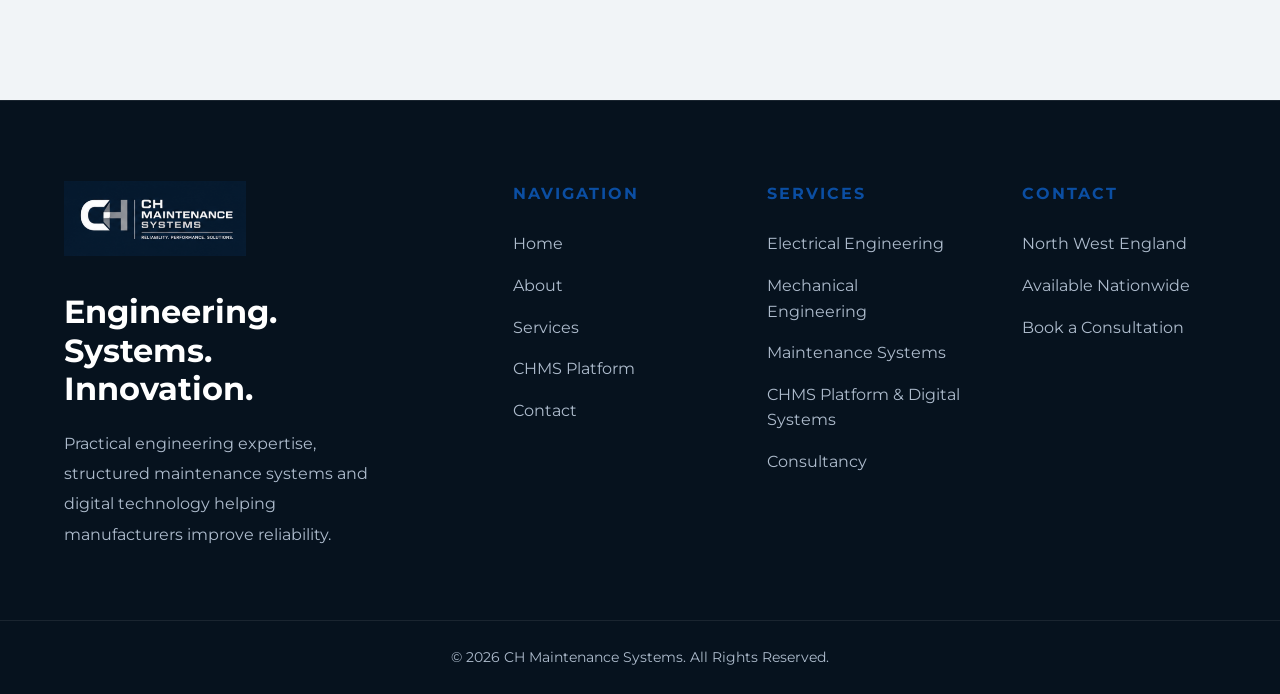
==== commit 5919de56: "Add files via upload" ====
--- a/index.html
+++ b/index.html
@@ -7,9 +7,15 @@
 
     <meta name="viewport" content="width=device-width, initial-scale=1.0">
 
-    <title>CH Maintenance Systems</title>
-
-    <link rel="preconnect" href="https://fonts.googleapis.com">
+    <title>CH Maintenance Systems | Industrial Maintenance & Reliability</title>
+
+    
+    <meta name="description" content="Industrial maintenance, reliability engineering and the CHMS maintenance platform for manufacturers. Practical engineering support, structured maintenance systems, QR asset access and digital maintenance control.">
+
+    <link rel="canonical" href="https://chmaintenancesystems.co.uk/">
+    <link rel="icon" type="image/png" sizes="32x32" href="images/favicon-32.png">
+    <link rel="apple-touch-icon" href="images/apple-touch-icon.png">
+<link rel="preconnect" href="https://fonts.googleapis.com">
 
     <link rel="preconnect" href="https://fonts.gstatic.com" crossorigin>
 
@@ -20,6 +26,8 @@
 
     <link rel="stylesheet" href="css/style.css">
 
+
+    <link rel="stylesheet" href="css/chms-product.css">
 </head>
 
 
@@ -57,7 +65,7 @@
         </li>
 
         <li>
-            <a href="software.html">Software</a>
+            <a href="software.html">CHMS Platform</a>
         </li>
 
         <li>
@@ -87,8 +95,8 @@
         </h1>
 
         <p class="hero-description">
-            Helping manufacturers reduce downtime through engineering consultancy,
-            maintenance systems and intelligent software.
+            Helping manufacturers reduce downtime through practical engineering,
+            structured maintenance systems and the CHMS digital maintenance platform.
         </p>
 
         <div class="buttons">
@@ -118,7 +126,7 @@
 
             <div class="hero-capability">
                 <span class="hero-capability-number">03</span>
-                <span>Engineering Software</span>
+                <span>CHMS Platform</span>
             </div>
 
         </div>
@@ -223,7 +231,7 @@
                         </h3>
 
                         <p>
-                            Digital systems and intelligent software that make
+                            The CHMS platform and practical digital systems that make
                             maintenance easier to manage, measure and improve.
                         </p>
 
@@ -260,7 +268,7 @@
                 </span>
 
                 <h2>
-                Engineering, maintenance systems and software
+                Engineering, maintenance systems and CHMS
                 for more reliable production.
                 </h2>
 
@@ -272,7 +280,7 @@
                 <p>
                     CH Maintenance Systems supports manufacturers from immediate
                     engineering challenges through to long-term maintenance
-                    improvement and intelligent digital systems.
+                    improvement, asset control and digital maintenance management.
                 </p>
 
             </div>
@@ -368,27 +376,27 @@
                 </div>
 
                 <h3>
-                    Engineering Software
+                    CHMS Platform
                 </h3>
 
                 <p>
-                    Digital tools built around real maintenance requirements,
-                    helping engineering teams manage information and make
-                    better decisions.
+                    A connected maintenance platform combining management control,
+                    an Android engineer app, QR asset access and structured
+                    engineering evidence.
                 </p>
 
                 <ul>
 
                     <li>
-                        Digital maintenance systems
+                        Planned maintenance &amp; asset control
                     </li>
 
                     <li>
-                        QR inspections &amp; asset access
+                        QR access &amp; Android engineer workflows
                     </li>
 
                     <li>
-                        Reporting &amp; engineering dashboards
+                        Downtime, findings, costs &amp; reporting
                     </li>
 
                 </ul>
@@ -414,6 +422,83 @@
 
 </section>
     
+
+<!-- =====================================================
+     CHMS PLATFORM
+===================================================== -->
+
+<section class="section section-dark chms-home-product">
+
+    <div class="container">
+
+        <div class="chms-home-product-grid">
+
+            <div class="chms-home-product-visual">
+                <div class="chms-app-mark-wrap">
+                    <img src="images/CHMS_App_Icon.png"
+                         alt="CHMS app icon"
+                         class="chms-app-mark">
+                </div>
+
+                <div class="chms-home-product-status">
+                    <span>CHMS MAINTENANCE PLATFORM</span>
+                    <strong>Manager Portal + Engineer App</strong>
+                    <small>Built around real industrial maintenance workflows.</small>
+                </div>
+            </div>
+
+            <div class="chms-home-product-content">
+
+                <span class="chms-kicker">
+                    The CHMS Platform
+                </span>
+
+                <h2>
+                    Maintenance control from the office
+                    to the machine.
+                </h2>
+
+                <p class="chms-lead">
+                    CHMS brings planned maintenance, asset information, engineering
+                    evidence, downtime, costs and controlled documents into one
+                    connected system.
+                </p>
+
+                <div class="chms-home-product-points">
+
+                    <div>
+                        <span>01</span>
+                        <strong>Manager Portal</strong>
+                        <p>Plan maintenance, review evidence, control assets, track downtime and understand cost.</p>
+                    </div>
+
+                    <div>
+                        <span>02</span>
+                        <strong>Android Engineer App</strong>
+                        <p>Complete maintenance, raise findings, record meters and access information where the work happens.</p>
+                    </div>
+
+                    <div>
+                        <span>03</span>
+                        <strong>QR Asset Access</strong>
+                        <p>Connect the physical machine to its digital maintenance record and engineering information.</p>
+                    </div>
+
+                </div>
+
+                <div class="chms-home-product-actions">
+                    <a href="software.html" class="btn">Explore CHMS</a>
+                    <a href="contact.html" class="btn-outline">Book a Demonstration</a>
+                </div>
+
+            </div>
+
+        </div>
+
+    </div>
+
+</section>
+
 <!-- =====================================================
      OUR PROCESS
 ===================================================== -->
@@ -642,7 +727,7 @@
 
                 Practical engineering expertise,
                 structured maintenance systems
-                and intelligent software helping
+                and digital technology helping
                 manufacturers improve reliability.
 
             </p>
@@ -667,7 +752,7 @@
 
                 <li><a href="services.html">Services</a></li>
 
-                <li><a href="software.html">Software</a></li>
+                <li><a href="software.html">CHMS Platform</a></li>
 
                 <li><a href="contact.html">Contact</a></li>
 
@@ -693,7 +778,7 @@
 
                 <li>Maintenance Systems</li>
 
-                <li>Engineering Software</li>
+                <li>CHMS Platform &amp; Digital Systems</li>
 
                 <li>Consultancy</li>
 
--- a/css/style.css
+++ b/css/style.css
@@ -1021,11 +1021,6 @@
    ABOUT PAGE
 ===================================================== */
 
-.about-hero {
-    min-height: 75vh;
-}
-
-
 .about-text {
     max-width: 900px;
 }
@@ -2703,3 +2698,9187 @@
     }
 
 }
+
+/* =====================================================
+   HOMEPAGE - FINAL CTA
+===================================================== */
+
+.home-cta {
+    position: relative;
+}
+
+
+/* Main CTA structure */
+
+.home-cta-inner {
+    display: grid;
+
+    grid-template-columns:
+        minmax(0, 1.25fr)
+        minmax(280px, 0.75fr);
+
+    gap: 100px;
+
+    align-items: center;
+
+    padding:
+        60px 0;
+
+    border-top:
+        1px solid #D5DDE5;
+
+    border-bottom:
+        1px solid #D5DDE5;
+}
+
+
+/* =====================================================
+   CTA CONTENT
+===================================================== */
+
+.home-cta-content {
+    max-width: 760px;
+}
+
+
+.home-cta-label {
+    display: inline-block;
+
+    margin-bottom: 22px;
+
+    color: var(--primary);
+
+    font-size: 0.78rem;
+    font-weight: 700;
+
+    letter-spacing: 4px;
+
+    text-transform: uppercase;
+}
+
+
+.home-cta-content h2 {
+    max-width: 720px;
+
+    margin-bottom: 28px;
+
+    color: var(--dark-text);
+
+    font-size: 3.2rem;
+    font-weight: 700;
+
+    line-height: 1.15;
+
+    letter-spacing: -1px;
+}
+
+
+.home-cta-content p {
+    max-width: 680px;
+
+    color: var(--dark-muted);
+
+    font-size: 1.05rem;
+
+    line-height: 1.9;
+}
+
+
+/* =====================================================
+   CTA ACTION
+===================================================== */
+
+.home-cta-action {
+    display: flex;
+
+    flex-direction: column;
+
+    align-items: flex-start;
+
+    gap: 18px;
+}
+
+
+.home-cta-action .btn {
+    min-width: 240px;
+
+    text-align: center;
+}
+
+
+.home-cta-action span {
+    max-width: 280px;
+
+    color: var(--dark-muted);
+
+    font-size: 0.8rem;
+    font-weight: 600;
+
+    line-height: 1.6;
+}
+
+
+/* =====================================================
+   FINAL CTA RESPONSIVE
+===================================================== */
+
+@media (max-width: 900px) {
+
+    .home-cta-inner {
+        grid-template-columns: 1fr;
+
+        gap: 45px;
+
+        padding:
+            60px 0;
+    }
+
+
+    .home-cta-content h2 {
+        font-size: 2.7rem;
+    }
+
+}
+
+
+@media (max-width: 600px) {
+
+    .home-cta-inner {
+        padding:
+            50px 0;
+    }
+
+
+    .home-cta-label {
+        margin-bottom: 20px;
+
+        font-size: 0.7rem;
+
+        letter-spacing: 3px;
+    }
+
+
+    .home-cta-content h2 {
+        font-size: 2.15rem;
+
+        letter-spacing: -0.5px;
+    }
+
+
+    .home-cta-content p {
+        font-size: 1rem;
+
+        line-height: 1.8;
+    }
+
+
+    .home-cta-action {
+        align-items: stretch;
+    }
+
+
+    .home-cta-action .btn {
+        width: 100%;
+        min-width: 0;
+    }
+
+}
+
+/* =====================================================
+   ABOUT PAGE - HERO
+===================================================== */
+
+.about-page-hero {
+    min-height: 78vh;
+
+    display: flex;
+    align-items: center;
+
+    padding: 170px 0 100px;
+
+    background:
+        radial-gradient(
+            circle at 25% 45%,
+            rgba(11, 78, 162, 0.10),
+            transparent 38%
+        ),
+        linear-gradient(
+            180deg,
+            var(--background),
+            var(--surface)
+        );
+
+    color: var(--text);
+}
+
+
+/* =====================================================
+   HERO LAYOUT
+===================================================== */
+
+.about-hero-grid {
+    display: grid;
+
+    grid-template-columns:
+        minmax(0, 1.15fr)
+        minmax(0, 0.85fr);
+
+    gap: 110px;
+
+    align-items: center;
+}
+
+
+/* =====================================================
+   HERO CONTENT
+===================================================== */
+
+.about-hero-content {
+    max-width: 720px;
+}
+
+
+.about-hero-label {
+    display: inline-block;
+
+    margin-bottom: 28px;
+
+    color: var(--primary-light);
+
+    font-size: 0.78rem;
+    font-weight: 700;
+
+    letter-spacing: 4px;
+
+    text-transform: uppercase;
+}
+
+
+.about-hero-content h1 {
+    margin-bottom: 32px;
+
+    color: var(--text);
+
+    font-size: 4rem;
+    font-weight: 800;
+
+    line-height: 1.08;
+
+    letter-spacing: -1.5px;
+}
+
+
+/* Force second idea onto its own line */
+
+.about-hero-content h1 span {
+    display: block;
+}
+
+
+.about-hero-content > p {
+    max-width: 680px;
+
+    color: var(--text-light);
+
+    font-size: 1.15rem;
+
+    line-height: 1.9;
+}
+
+
+/* =====================================================
+   HERO PRINCIPLES
+===================================================== */
+
+.about-hero-principles {
+    border-top: 1px solid var(--border);
+}
+
+
+.about-hero-principle {
+    display: grid;
+
+    grid-template-columns:
+        45px 1fr;
+
+    gap: 22px;
+
+    padding: 27px 0;
+
+    border-bottom:
+        1px solid var(--border);
+}
+
+
+.about-hero-number {
+    padding-top: 3px;
+
+    color: var(--primary-light);
+
+    font-size: 0.7rem;
+    font-weight: 700;
+
+    letter-spacing: 2px;
+}
+
+
+.about-hero-principle h3 {
+    margin-bottom: 8px;
+
+    color: var(--text);
+
+    font-size: 1.15rem;
+    font-weight: 700;
+}
+
+
+.about-hero-principle p {
+    color: var(--text-light);
+
+    font-size: 0.9rem;
+
+    line-height: 1.7;
+}
+
+/* =====================================================
+   ABOUT HERO RESPONSIVE
+===================================================== */
+
+@media (max-width: 900px) {
+
+    .about-page-hero {
+        min-height: auto;
+
+        padding:
+            100px 0 90px;
+    }
+
+
+    .about-hero-grid {
+        grid-template-columns: 1fr;
+
+        gap: 60px;
+    }
+
+
+    .about-hero-content {
+        max-width: 760px;
+    }
+
+
+    .about-hero-content h1 {
+        font-size: 3rem;
+    }
+
+
+    .about-hero-principles {
+        max-width: 760px;
+    }
+
+}
+
+
+@media (max-width: 600px) {
+
+    .about-page-hero {
+        padding:
+            75px 0 70px;
+    }
+
+
+    .about-hero-label {
+        margin-bottom: 22px;
+
+        font-size: 0.7rem;
+
+        letter-spacing: 3px;
+    }
+
+
+    .about-hero-content h1 {
+        margin-bottom: 26px;
+
+        font-size: 2.35rem;
+
+        letter-spacing: -0.5px;
+    }
+
+
+    .about-hero-content > p {
+        font-size: 1rem;
+
+        line-height: 1.8;
+    }
+
+
+    .about-hero-grid {
+        gap: 45px;
+    }
+
+
+    .about-hero-principle {
+        grid-template-columns:
+            38px 1fr;
+
+        gap: 16px;
+
+        padding: 23px 0;
+    }
+
+}
+
+/* =====================================================
+   ABOUT PAGE - COMPANY STORY
+===================================================== */
+
+.about-story {
+    position: relative;
+}
+
+
+/* Main layout */
+
+.about-story-grid {
+    display: grid;
+
+    grid-template-columns:
+        minmax(0, 0.9fr)
+        minmax(0, 1.1fr);
+
+    gap: 120px;
+
+    align-items: start;
+}
+
+
+/* =====================================================
+   STORY HEADING
+===================================================== */
+
+.about-story-heading {
+    position: sticky;
+
+    top: 150px;
+
+    max-width: 560px;
+}
+
+
+.about-story-label {
+    display: inline-block;
+
+    margin-bottom: 24px;
+
+    color: var(--primary-light);
+
+    font-size: 0.78rem;
+    font-weight: 700;
+
+    letter-spacing: 4px;
+
+    text-transform: uppercase;
+}
+
+
+.about-story-heading h2 {
+    color: var(--text);
+
+    font-size: 3rem;
+    font-weight: 700;
+
+    line-height: 1.15;
+
+    letter-spacing: -1px;
+}
+
+
+/* =====================================================
+   STORY CONTENT
+===================================================== */
+
+.about-story-content {
+    max-width: 680px;
+
+    padding-top: 5px;
+}
+
+
+.about-story-content > p {
+    margin-bottom: 28px;
+
+    color: var(--text-light);
+
+    font-size: 1rem;
+
+    line-height: 1.95;
+}
+
+
+/* Opening statement */
+
+.about-story-content .about-story-lead {
+    margin-bottom: 35px;
+
+    color: var(--text);
+
+    font-size: 1.25rem;
+    font-weight: 500;
+
+    line-height: 1.8;
+}
+
+
+/* =====================================================
+   STORY STATEMENT
+===================================================== */
+
+.about-story-statement {
+    margin-top: 50px;
+
+    padding:
+        30px 0;
+
+    border-top:
+        1px solid var(--border);
+
+    border-bottom:
+        1px solid var(--border);
+}
+
+
+.about-story-statement span {
+    display: block;
+
+    margin-bottom: 15px;
+
+    color: var(--primary-light);
+
+    font-size: 0.7rem;
+    font-weight: 700;
+
+    letter-spacing: 3px;
+
+    text-transform: uppercase;
+}
+
+
+.about-story-statement strong {
+    display: block;
+
+    max-width: 620px;
+
+    color: var(--text);
+
+    font-size: 1.35rem;
+    font-weight: 600;
+
+    line-height: 1.6;
+}
+
+
+/* =====================================================
+   COMPANY STORY RESPONSIVE
+===================================================== */
+
+@media (max-width: 900px) {
+
+    .about-story-grid {
+        grid-template-columns: 1fr;
+
+        gap: 55px;
+    }
+
+
+    .about-story-heading {
+        position: static;
+
+        max-width: 700px;
+    }
+
+
+    .about-story-heading h2 {
+        font-size: 2.6rem;
+    }
+
+
+    .about-story-content {
+        max-width: 760px;
+    }
+
+}
+
+
+@media (max-width: 600px) {
+
+    .about-story-label {
+        margin-bottom: 20px;
+
+        font-size: 0.7rem;
+
+        letter-spacing: 3px;
+    }
+
+
+    .about-story-heading h2 {
+        font-size: 2.15rem;
+
+        letter-spacing: -0.5px;
+    }
+
+
+    .about-story-content .about-story-lead {
+        font-size: 1.1rem;
+    }
+
+
+    .about-story-content > p {
+        font-size: 0.95rem;
+
+        line-height: 1.85;
+    }
+
+
+    .about-story-statement {
+        margin-top: 40px;
+    }
+
+
+    .about-story-statement strong {
+        font-size: 1.15rem;
+    }
+
+}
+
+/* =====================================================
+   ABOUT PAGE - PRACTICAL EXPERIENCE
+===================================================== */
+
+.about-experience {
+    position: relative;
+}
+
+
+/* =====================================================
+   MAIN LAYOUT
+===================================================== */
+
+.about-experience-grid {
+    display: grid;
+
+    grid-template-columns:
+        minmax(0, 0.85fr)
+        minmax(0, 1.15fr);
+
+    gap: 120px;
+
+    align-items: start;
+}
+
+
+/* =====================================================
+   SECTION INTRODUCTION
+===================================================== */
+
+.about-experience-heading {
+    max-width: 560px;
+}
+
+
+.about-experience-label {
+    display: inline-block;
+
+    margin-bottom: 24px;
+
+    color: var(--primary);
+
+    font-size: 0.78rem;
+    font-weight: 700;
+
+    letter-spacing: 4px;
+
+    text-transform: uppercase;
+}
+
+
+.about-experience-heading h2 {
+    margin-bottom: 30px;
+
+    color: var(--dark-text);
+
+    font-size: 3rem;
+    font-weight: 700;
+
+    line-height: 1.15;
+
+    letter-spacing: -1px;
+}
+
+
+.about-experience-heading > p {
+    max-width: 520px;
+
+    color: var(--dark-muted);
+
+    font-size: 1.05rem;
+
+    line-height: 1.9;
+}
+
+
+/* =====================================================
+   EXPERIENCE LIST
+===================================================== */
+
+.about-experience-list {
+    border-top:
+        1px solid #D5DDE5;
+}
+
+
+.about-experience-item {
+    display: grid;
+
+    grid-template-columns:
+        150px 1fr;
+
+    gap: 35px;
+
+    padding: 35px 0;
+
+    border-bottom:
+        1px solid #D5DDE5;
+}
+
+
+/* =====================================================
+   EXPERIENCE META
+===================================================== */
+
+.about-experience-meta {
+    display: flex;
+
+    flex-direction: column;
+
+    gap: 10px;
+
+    padding-top: 4px;
+}
+
+
+.about-experience-number {
+    color: var(--primary);
+
+    font-size: 0.72rem;
+    font-weight: 700;
+
+    letter-spacing: 2px;
+}
+
+
+.about-experience-category {
+    color: var(--dark-muted);
+
+    font-size: 0.72rem;
+    font-weight: 700;
+
+    letter-spacing: 2px;
+
+    text-transform: uppercase;
+}
+
+
+/* =====================================================
+   EXPERIENCE CONTENT
+===================================================== */
+
+.about-experience-content h3 {
+    margin-bottom: 14px;
+
+    color: var(--dark-text);
+
+    font-size: 1.45rem;
+    font-weight: 700;
+
+    line-height: 1.3;
+}
+
+
+.about-experience-content p {
+    max-width: 620px;
+
+    color: var(--dark-muted);
+
+    font-size: 0.98rem;
+
+    line-height: 1.85;
+}
+
+
+/* =====================================================
+   PRACTICAL EXPERIENCE RESPONSIVE
+===================================================== */
+
+@media (max-width: 900px) {
+
+    .about-experience-grid {
+        grid-template-columns: 1fr;
+
+        gap: 55px;
+    }
+
+
+    .about-experience-heading {
+        max-width: 700px;
+    }
+
+
+    .about-experience-heading h2 {
+        font-size: 2.6rem;
+    }
+
+}
+
+
+@media (max-width: 600px) {
+
+    .about-experience-label {
+        margin-bottom: 20px;
+
+        font-size: 0.7rem;
+
+        letter-spacing: 3px;
+    }
+
+
+    .about-experience-heading h2 {
+        font-size: 2.15rem;
+
+        letter-spacing: -0.5px;
+    }
+
+
+    .about-experience-heading > p {
+        font-size: 1rem;
+
+        line-height: 1.8;
+    }
+
+
+    .about-experience-item {
+        grid-template-columns: 1fr;
+
+        gap: 18px;
+
+        padding: 30px 0;
+    }
+
+
+    .about-experience-meta {
+        flex-direction: row;
+
+        align-items: center;
+
+        gap: 15px;
+    }
+
+
+    .about-experience-content h3 {
+        font-size: 1.3rem;
+    }
+
+
+    .about-experience-content p {
+        font-size: 0.95rem;
+    }
+
+}
+
+/* =====================================================
+   ABOUT PAGE - HOW WE THINK
+===================================================== */
+
+.about-thinking {
+    position: relative;
+}
+
+
+/* =====================================================
+   SECTION HEADER
+===================================================== */
+
+.about-thinking-header {
+    display: grid;
+
+    grid-template-columns:
+        minmax(0, 1.1fr)
+        minmax(0, 0.9fr);
+
+    gap: 110px;
+
+    align-items: end;
+
+    margin-bottom: 75px;
+}
+
+
+.about-thinking-heading {
+    max-width: 720px;
+}
+
+
+.about-thinking-label {
+    display: inline-block;
+
+    margin-bottom: 24px;
+
+    color: var(--primary-light);
+
+    font-size: 0.78rem;
+    font-weight: 700;
+
+    letter-spacing: 4px;
+
+    text-transform: uppercase;
+}
+
+
+.about-thinking-heading h2 {
+    max-width: 680px;
+
+    color: var(--text);
+
+    font-size: 3rem;
+    font-weight: 700;
+
+    line-height: 1.15;
+
+    letter-spacing: -1px;
+}
+
+
+.about-thinking-intro {
+    max-width: 540px;
+}
+
+
+.about-thinking-intro p {
+    color: var(--text-light);
+
+    font-size: 1.05rem;
+
+    line-height: 1.9;
+}
+
+
+/* =====================================================
+   PHILOSOPHY LIST
+===================================================== */
+
+.about-thinking-list {
+    border-top:
+        1px solid var(--border);
+}
+
+
+.about-thinking-item {
+    display: grid;
+
+    grid-template-columns:
+        80px
+        minmax(220px, 0.7fr)
+        minmax(0, 1.3fr);
+
+    gap: 40px;
+
+    align-items: start;
+
+    padding: 42px 0;
+
+    border-bottom:
+        1px solid var(--border);
+}
+
+
+/* Number */
+
+.about-thinking-number {
+    padding-top: 5px;
+
+    color: var(--primary-light);
+
+    font-size: 0.72rem;
+    font-weight: 700;
+
+    letter-spacing: 2px;
+}
+
+
+/* =====================================================
+   PHILOSOPHY TITLE
+===================================================== */
+
+.about-thinking-title span {
+    display: block;
+
+    margin-bottom: 8px;
+
+    color: var(--text-muted);
+
+    font-size: 0.7rem;
+    font-weight: 700;
+
+    letter-spacing: 2px;
+
+    text-transform: uppercase;
+}
+
+
+.about-thinking-title h3 {
+    color: var(--text);
+
+    font-size: 1.7rem;
+    font-weight: 700;
+
+    line-height: 1.25;
+}
+
+
+/* =====================================================
+   PHILOSOPHY CONTENT
+===================================================== */
+
+.about-thinking-content p {
+    max-width: 640px;
+
+    color: var(--text-light);
+
+    font-size: 0.98rem;
+
+    line-height: 1.85;
+}
+
+
+/* =====================================================
+   HOW WE THINK RESPONSIVE
+===================================================== */
+
+@media (max-width: 900px) {
+
+    .about-thinking-header {
+        grid-template-columns: 1fr;
+
+        gap: 30px;
+
+        margin-bottom: 55px;
+    }
+
+
+    .about-thinking-heading h2 {
+        font-size: 2.6rem;
+    }
+
+
+    .about-thinking-intro {
+        max-width: 700px;
+    }
+
+
+    .about-thinking-item {
+        grid-template-columns:
+            60px
+            minmax(180px, 0.7fr)
+            minmax(0, 1.3fr);
+
+        gap: 25px;
+    }
+
+}
+
+
+@media (max-width: 650px) {
+
+    .about-thinking-label {
+        margin-bottom: 20px;
+
+        font-size: 0.7rem;
+
+        letter-spacing: 3px;
+    }
+
+
+    .about-thinking-heading h2 {
+        font-size: 2.15rem;
+
+        letter-spacing: -0.5px;
+    }
+
+
+    .about-thinking-intro p {
+        font-size: 1rem;
+
+        line-height: 1.8;
+    }
+
+
+    .about-thinking-item {
+        grid-template-columns:
+            42px 1fr;
+
+        gap: 15px 20px;
+
+        padding: 32px 0;
+    }
+
+
+    .about-thinking-number {
+        grid-row:
+            1 / 3;
+    }
+
+
+    .about-thinking-title {
+        grid-column: 2;
+    }
+
+
+    .about-thinking-content {
+        grid-column: 2;
+    }
+
+
+    .about-thinking-title h3 {
+        font-size: 1.45rem;
+    }
+
+
+    .about-thinking-content p {
+        font-size: 0.95rem;
+    }
+
+}
+
+/* =====================================================
+   ABOUT PAGE - BUILDING WHAT COMES NEXT
+===================================================== */
+
+.about-future {
+    position: relative;
+}
+
+
+/* =====================================================
+   MAIN LAYOUT
+===================================================== */
+
+.about-future-grid {
+    display: grid;
+
+    grid-template-columns:
+        minmax(0, 0.9fr)
+        minmax(0, 1.1fr);
+
+    gap: 120px;
+
+    align-items: start;
+}
+
+
+/* =====================================================
+   FUTURE HEADING
+===================================================== */
+
+.about-future-heading {
+    max-width: 580px;
+}
+
+
+.about-future-label {
+    display: inline-block;
+
+    margin-bottom: 24px;
+
+    color: var(--primary);
+
+    font-size: 0.78rem;
+    font-weight: 700;
+
+    letter-spacing: 4px;
+
+    text-transform: uppercase;
+}
+
+
+.about-future-heading h2 {
+    margin-bottom: 30px;
+
+    color: var(--dark-text);
+
+    font-size: 3rem;
+    font-weight: 700;
+
+    line-height: 1.15;
+
+    letter-spacing: -1px;
+}
+
+
+.about-future-heading > p {
+    max-width: 550px;
+
+    color: var(--dark-muted);
+
+    font-size: 1.05rem;
+
+    line-height: 1.9;
+}
+
+
+/* =====================================================
+   FUTURE CONTENT
+===================================================== */
+
+.about-future-content {
+    border-top:
+        1px solid #D5DDE5;
+}
+
+
+.about-future-block {
+    display: grid;
+
+    grid-template-columns:
+        55px 1fr;
+
+    gap: 25px;
+
+    padding: 34px 0;
+
+    border-bottom:
+        1px solid #D5DDE5;
+}
+
+
+.about-future-number {
+    padding-top: 4px;
+
+    color: var(--primary);
+
+    font-size: 0.72rem;
+    font-weight: 700;
+
+    letter-spacing: 2px;
+}
+
+
+.about-future-block h3 {
+    margin-bottom: 12px;
+
+    color: var(--dark-text);
+
+    font-size: 1.4rem;
+    font-weight: 700;
+
+    line-height: 1.3;
+}
+
+
+.about-future-block p {
+    max-width: 620px;
+
+    color: var(--dark-muted);
+
+    font-size: 0.98rem;
+
+    line-height: 1.85;
+}
+
+
+/* =====================================================
+   FUTURE CLOSING STATEMENT
+===================================================== */
+
+.about-future-statement {
+    display: grid;
+
+    grid-template-columns:
+        180px
+        minmax(0, 1fr);
+
+    gap: 50px;
+
+    align-items: start;
+
+    margin-top: 80px;
+
+    padding:
+        45px 0;
+
+    border-top:
+        1px solid #D5DDE5;
+
+    border-bottom:
+        1px solid #D5DDE5;
+}
+
+
+.about-future-statement span {
+    padding-top: 6px;
+
+    color: var(--primary);
+
+    font-size: 0.72rem;
+    font-weight: 700;
+
+    letter-spacing: 3px;
+
+    text-transform: uppercase;
+}
+
+
+.about-future-statement p {
+    max-width: 850px;
+
+    color: var(--dark-text);
+
+    font-size: 1.45rem;
+    font-weight: 600;
+
+    line-height: 1.6;
+}
+
+
+/* =====================================================
+   BUILDING WHAT COMES NEXT RESPONSIVE
+===================================================== */
+
+@media (max-width: 900px) {
+
+    .about-future-grid {
+        grid-template-columns: 1fr;
+
+        gap: 55px;
+    }
+
+
+    .about-future-heading {
+        max-width: 700px;
+    }
+
+
+    .about-future-heading h2 {
+        font-size: 2.6rem;
+    }
+
+
+    .about-future-statement {
+        grid-template-columns: 1fr;
+
+        gap: 20px;
+
+        margin-top: 60px;
+    }
+
+}
+
+
+@media (max-width: 600px) {
+
+    .about-future-label {
+        margin-bottom: 20px;
+
+        font-size: 0.7rem;
+
+        letter-spacing: 3px;
+    }
+
+
+    .about-future-heading h2 {
+        font-size: 2.15rem;
+
+        letter-spacing: -0.5px;
+    }
+
+
+    .about-future-heading > p {
+        font-size: 1rem;
+
+        line-height: 1.8;
+    }
+
+
+    .about-future-block {
+        grid-template-columns:
+            42px 1fr;
+
+        gap: 18px;
+
+        padding: 30px 0;
+    }
+
+
+    .about-future-block h3 {
+        font-size: 1.25rem;
+    }
+
+
+    .about-future-block p {
+        font-size: 0.95rem;
+    }
+
+
+    .about-future-statement {
+        padding:
+            35px 0;
+    }
+
+
+    .about-future-statement p {
+        font-size: 1.2rem;
+    }
+
+}
+
+/* =====================================================
+   ABOUT PAGE - VALUES
+===================================================== */
+
+.about-values {
+    position: relative;
+}
+
+
+/* =====================================================
+   SECTION HEADER
+===================================================== */
+
+.about-values-header {
+    display: grid;
+
+    grid-template-columns:
+        minmax(0, 1.1fr)
+        minmax(0, 0.9fr);
+
+    gap: 110px;
+
+    align-items: end;
+
+    margin-bottom: 75px;
+}
+
+
+.about-values-heading {
+    max-width: 700px;
+}
+
+
+.about-values-label {
+    display: inline-block;
+
+    margin-bottom: 24px;
+
+    color: var(--primary-light);
+
+    font-size: 0.78rem;
+    font-weight: 700;
+
+    letter-spacing: 4px;
+
+    text-transform: uppercase;
+}
+
+
+.about-values-heading h2 {
+    color: var(--text);
+
+    font-size: 3rem;
+    font-weight: 700;
+
+    line-height: 1.15;
+
+    letter-spacing: -1px;
+}
+
+
+.about-values-intro {
+    max-width: 540px;
+}
+
+
+.about-values-intro p {
+    color: var(--text-light);
+
+    font-size: 1.05rem;
+
+    line-height: 1.9;
+}
+
+
+/* =====================================================
+   VALUES GRID
+===================================================== */
+
+.about-values-grid {
+    display: grid;
+
+    grid-template-columns:
+        repeat(2, 1fr);
+
+    border-top:
+        1px solid var(--border);
+
+    border-left:
+        1px solid var(--border);
+}
+
+
+/* Individual value */
+
+.about-value {
+    min-height: 280px;
+
+    padding: 42px 45px;
+
+    border-right:
+        1px solid var(--border);
+
+    border-bottom:
+        1px solid var(--border);
+}
+
+
+/* Number */
+
+.about-value-number {
+    margin-bottom: 28px;
+
+    color: var(--primary-light);
+
+    font-size: 0.72rem;
+    font-weight: 700;
+
+    letter-spacing: 2px;
+}
+
+
+/* Heading */
+
+.about-value h3 {
+    margin-bottom: 18px;
+
+    color: var(--text);
+
+    font-size: 1.55rem;
+    font-weight: 700;
+
+    line-height: 1.3;
+}
+
+
+/* Text */
+
+.about-value p {
+    max-width: 520px;
+
+    color: var(--text-light);
+
+    font-size: 0.96rem;
+
+    line-height: 1.85;
+}
+
+
+/* =====================================================
+   VALUES RESPONSIVE
+===================================================== */
+
+@media (max-width: 900px) {
+
+    .about-values-header {
+        grid-template-columns: 1fr;
+
+        gap: 30px;
+
+        margin-bottom: 55px;
+    }
+
+
+    .about-values-heading h2 {
+        font-size: 2.6rem;
+    }
+
+
+    .about-values-intro {
+        max-width: 700px;
+    }
+
+}
+
+
+@media (max-width: 700px) {
+
+    .about-values-grid {
+        grid-template-columns: 1fr;
+    }
+
+
+    .about-value {
+        min-height: auto;
+    }
+
+}
+
+
+@media (max-width: 600px) {
+
+    .about-values-label {
+        margin-bottom: 20px;
+
+        font-size: 0.7rem;
+
+        letter-spacing: 3px;
+    }
+
+
+    .about-values-heading h2 {
+        font-size: 2.15rem;
+
+        letter-spacing: -0.5px;
+    }
+
+
+    .about-values-intro p {
+        font-size: 1rem;
+
+        line-height: 1.8;
+    }
+
+
+    .about-value {
+        padding: 35px 28px;
+    }
+
+
+    .about-value h3 {
+        font-size: 1.35rem;
+    }
+
+
+    .about-value p {
+        font-size: 0.95rem;
+    }
+
+}
+
+/* =====================================================
+   ABOUT PAGE - FINAL CTA
+===================================================== */
+
+.about-cta {
+    position: relative;
+
+    padding: 80px 0;
+}
+
+
+/* =====================================================
+   CTA STRUCTURE
+===================================================== */
+
+.about-cta-inner {
+    display: grid;
+
+    grid-template-columns:
+        minmax(0, 1.25fr)
+        minmax(280px, 0.75fr);
+
+    gap: 100px;
+
+    align-items: center;
+
+    padding: 65px 0;
+
+    border-top:
+        1px solid #D5DDE5;
+
+    border-bottom:
+        1px solid #D5DDE5;
+}
+
+
+/* =====================================================
+   CTA CONTENT
+===================================================== */
+
+.about-cta-content {
+    max-width: 760px;
+}
+
+
+.about-cta-label {
+    display: inline-block;
+
+    margin-bottom: 22px;
+
+    color: var(--primary);
+
+    font-size: 0.78rem;
+    font-weight: 700;
+
+    letter-spacing: 4px;
+
+    text-transform: uppercase;
+}
+
+
+.about-cta-content h2 {
+    margin-bottom: 28px;
+
+    color: var(--dark-text);
+
+    font-size: 3.2rem;
+    font-weight: 700;
+
+    line-height: 1.15;
+
+    letter-spacing: -1px;
+}
+
+
+.about-cta-content p {
+    max-width: 700px;
+
+    color: var(--dark-muted);
+
+    font-size: 1.05rem;
+
+    line-height: 1.9;
+}
+
+
+/* =====================================================
+   CTA ACTION
+===================================================== */
+
+.about-cta-action {
+    display: flex;
+
+    flex-direction: column;
+
+    align-items: flex-start;
+
+    gap: 18px;
+}
+
+
+.about-cta-action .btn {
+    min-width: 240px;
+
+    text-align: center;
+}
+
+
+.about-cta-action span {
+    max-width: 310px;
+
+    color: var(--dark-muted);
+
+    font-size: 0.8rem;
+    font-weight: 600;
+
+    line-height: 1.6;
+}
+
+
+/* =====================================================
+   ABOUT CTA RESPONSIVE
+===================================================== */
+
+@media (max-width: 900px) {
+
+    .about-cta {
+        padding: 70px 0;
+    }
+
+
+    .about-cta-inner {
+        grid-template-columns: 1fr;
+
+        gap: 45px;
+
+        padding: 55px 0;
+    }
+
+
+    .about-cta-content h2 {
+        font-size: 2.7rem;
+    }
+
+}
+
+
+@media (max-width: 600px) {
+
+    .about-cta {
+        padding: 60px 0;
+    }
+
+
+    .about-cta-inner {
+        padding: 45px 0;
+    }
+
+
+    .about-cta-label {
+        margin-bottom: 20px;
+
+        font-size: 0.7rem;
+
+        letter-spacing: 3px;
+    }
+
+
+    .about-cta-content h2 {
+        font-size: 2.15rem;
+
+        letter-spacing: -0.5px;
+    }
+
+
+    .about-cta-content p {
+        font-size: 1rem;
+
+        line-height: 1.8;
+    }
+
+
+    .about-cta-action {
+        align-items: stretch;
+    }
+
+
+    .about-cta-action .btn {
+        width: 100%;
+
+        min-width: 0;
+    }
+
+
+    .about-cta-action span {
+        max-width: none;
+    }
+
+}
+
+/* =====================================================
+   SERVICES PAGE - HERO
+===================================================== */
+
+.services-page-hero {
+    min-height: 82vh;
+
+    display: flex;
+    align-items: center;
+
+    padding: 170px 0 105px;
+
+    background:
+        radial-gradient(
+            circle at 28% 45%,
+            rgba(11, 78, 162, 0.11),
+            transparent 38%
+        ),
+        linear-gradient(
+            180deg,
+            var(--background),
+            var(--surface)
+        );
+
+    color: var(--text);
+}
+
+
+/* =====================================================
+   HERO LAYOUT
+===================================================== */
+
+.services-hero-grid {
+    display: grid;
+
+    grid-template-columns:
+        minmax(0, 1.15fr)
+        minmax(0, 0.85fr);
+
+    gap: 110px;
+
+    align-items: center;
+}
+
+
+/* =====================================================
+   HERO CONTENT
+===================================================== */
+
+.services-hero-content {
+    max-width: 740px;
+}
+
+
+.services-hero-label {
+    display: inline-block;
+
+    margin-bottom: 28px;
+
+    color: var(--primary-light);
+
+    font-size: 0.78rem;
+    font-weight: 700;
+
+    letter-spacing: 4px;
+
+    text-transform: uppercase;
+}
+
+
+.services-hero-content h1 {
+    margin-bottom: 32px;
+
+    color: var(--text);
+
+    font-size: 4rem;
+    font-weight: 800;
+
+    line-height: 1.08;
+
+    letter-spacing: -1.5px;
+}
+
+
+.services-hero-content > p {
+    max-width: 690px;
+
+    margin-bottom: 40px;
+
+    color: var(--text-light);
+
+    font-size: 1.15rem;
+
+    line-height: 1.9;
+}
+
+
+/* =====================================================
+   HERO BUTTONS
+===================================================== */
+
+.services-hero-buttons {
+    display: flex;
+
+    gap: 20px;
+
+    flex-wrap: wrap;
+}
+
+
+/* =====================================================
+   HERO CAPABILITIES
+===================================================== */
+
+.services-hero-capabilities {
+    border-top:
+        1px solid var(--border);
+}
+
+
+.services-hero-capability {
+    display: grid;
+
+    grid-template-columns:
+        45px 1fr;
+
+    gap: 22px;
+
+    padding: 28px 0;
+
+    border-bottom:
+        1px solid var(--border);
+}
+
+
+.services-hero-number {
+    padding-top: 4px;
+
+    color: var(--primary-light);
+
+    font-size: 0.7rem;
+    font-weight: 700;
+
+    letter-spacing: 2px;
+}
+
+
+.services-hero-capability h3 {
+    margin-bottom: 9px;
+
+    color: var(--text);
+
+    font-size: 1.18rem;
+    font-weight: 700;
+}
+
+
+.services-hero-capability p {
+    color: var(--text-light);
+
+    font-size: 0.9rem;
+
+    line-height: 1.75;
+}
+
+
+/* =====================================================
+   SERVICES HERO RESPONSIVE
+===================================================== */
+
+@media (max-width: 900px) {
+
+    .services-page-hero {
+        min-height: auto;
+
+        padding:
+            100px 0 90px;
+    }
+
+
+    .services-hero-grid {
+        grid-template-columns: 1fr;
+
+        gap: 60px;
+    }
+
+
+    .services-hero-content {
+        max-width: 760px;
+    }
+
+
+    .services-hero-content h1 {
+        font-size: 3rem;
+    }
+
+
+    .services-hero-capabilities {
+        max-width: 760px;
+    }
+
+}
+
+
+@media (max-width: 600px) {
+
+    .services-page-hero {
+        padding:
+            75px 0 70px;
+    }
+
+
+    .services-hero-label {
+        margin-bottom: 22px;
+
+        font-size: 0.7rem;
+
+        letter-spacing: 3px;
+    }
+
+
+    .services-hero-content h1 {
+        margin-bottom: 26px;
+
+        font-size: 2.35rem;
+
+        letter-spacing: -0.5px;
+    }
+
+
+    .services-hero-content > p {
+        font-size: 1rem;
+
+        line-height: 1.8;
+    }
+
+
+    .services-hero-buttons {
+        flex-direction: column;
+    }
+
+
+    .services-hero-buttons .btn,
+    .services-hero-buttons .btn-outline {
+        width: 100%;
+
+        text-align: center;
+    }
+
+
+    .services-hero-grid {
+        gap: 45px;
+    }
+
+
+    .services-hero-capability {
+        grid-template-columns:
+            38px 1fr;
+
+        gap: 16px;
+
+        padding: 24px 0;
+    }
+
+}
+
+/* =====================================================
+   SERVICES PAGE - OVERVIEW
+===================================================== */
+
+.services-overview {
+    position: relative;
+}
+
+
+/* =====================================================
+   MAIN LAYOUT
+===================================================== */
+
+.services-overview-grid {
+    display: grid;
+
+    grid-template-columns:
+        minmax(0, 0.9fr)
+        minmax(0, 1.1fr);
+
+    gap: 120px;
+
+    align-items: start;
+}
+
+
+/* =====================================================
+   OVERVIEW HEADING
+===================================================== */
+
+.services-overview-heading {
+    max-width: 580px;
+}
+
+
+.services-overview-label {
+    display: inline-block;
+
+    margin-bottom: 24px;
+
+    color: var(--primary-light);
+
+    font-size: 0.78rem;
+    font-weight: 700;
+
+    letter-spacing: 4px;
+
+    text-transform: uppercase;
+}
+
+
+.services-overview-heading h2 {
+    color: var(--text);
+
+    font-size: 3rem;
+    font-weight: 700;
+
+    line-height: 1.15;
+
+    letter-spacing: -1px;
+}
+
+
+/* =====================================================
+   OVERVIEW CONTENT
+===================================================== */
+
+.services-overview-content {
+    max-width: 680px;
+}
+
+
+.services-overview-content > p {
+    margin-bottom: 28px;
+
+    color: var(--text-light);
+
+    font-size: 1rem;
+
+    line-height: 1.95;
+}
+
+
+.services-overview-content .services-overview-lead {
+    margin-bottom: 35px;
+
+    color: var(--text);
+
+    font-size: 1.22rem;
+    font-weight: 500;
+
+    line-height: 1.8;
+}
+
+
+/* =====================================================
+   OVERVIEW FOCUS
+===================================================== */
+
+.services-overview-focus {
+    margin-top: 50px;
+
+    padding: 30px 0;
+
+    border-top:
+        1px solid var(--border);
+
+    border-bottom:
+        1px solid var(--border);
+}
+
+
+.services-overview-focus span {
+    display: block;
+
+    margin-bottom: 15px;
+
+    color: var(--primary-light);
+
+    font-size: 0.7rem;
+    font-weight: 700;
+
+    letter-spacing: 3px;
+
+    text-transform: uppercase;
+}
+
+
+.services-overview-focus strong {
+    display: block;
+
+    max-width: 620px;
+
+    color: var(--text);
+
+    font-size: 1.35rem;
+    font-weight: 600;
+
+    line-height: 1.6;
+}
+
+
+/* =====================================================
+   SERVICES OVERVIEW RESPONSIVE
+===================================================== */
+
+@media (max-width: 900px) {
+
+    .services-overview-grid {
+        grid-template-columns: 1fr;
+
+        gap: 55px;
+    }
+
+
+    .services-overview-heading {
+        max-width: 700px;
+    }
+
+
+    .services-overview-heading h2 {
+        font-size: 2.6rem;
+    }
+
+
+    .services-overview-content {
+        max-width: 760px;
+    }
+
+}
+
+
+@media (max-width: 600px) {
+
+    .services-overview-label {
+        margin-bottom: 20px;
+
+        font-size: 0.7rem;
+
+        letter-spacing: 3px;
+    }
+
+
+    .services-overview-heading h2 {
+        font-size: 2.15rem;
+
+        letter-spacing: -0.5px;
+    }
+
+
+    .services-overview-content .services-overview-lead {
+        font-size: 1.1rem;
+    }
+
+
+    .services-overview-content > p {
+        font-size: 0.95rem;
+
+        line-height: 1.85;
+    }
+
+
+    .services-overview-focus {
+        margin-top: 40px;
+    }
+
+
+    .services-overview-focus strong {
+        font-size: 1.15rem;
+    }
+
+}
+
+/* =====================================================
+   SERVICES PAGE - OUR PROMISE
+===================================================== */
+
+.services-promise {
+    position: relative;
+}
+
+
+/* =====================================================
+   MAIN LAYOUT
+===================================================== */
+
+.services-promise-inner {
+    display: grid;
+
+    grid-template-columns:
+        minmax(0, 1.05fr)
+        minmax(0, 0.95fr);
+
+    gap: 110px;
+
+    align-items: start;
+
+    padding:
+        20px 0;
+}
+
+
+/* =====================================================
+   PROMISE HEADING
+===================================================== */
+
+.services-promise-heading {
+    max-width: 720px;
+}
+
+
+.services-promise-label {
+    display: inline-block;
+
+    margin-bottom: 24px;
+
+    color: var(--primary);
+
+    font-size: 0.78rem;
+    font-weight: 700;
+
+    letter-spacing: 4px;
+
+    text-transform: uppercase;
+}
+
+
+.services-promise-heading h2 {
+    color: var(--dark-text);
+
+    font-size: 3.2rem;
+    font-weight: 700;
+
+    line-height: 1.15;
+
+    letter-spacing: -1px;
+}
+
+
+/* =====================================================
+   PROMISE CONTENT
+===================================================== */
+
+.services-promise-content {
+    max-width: 620px;
+}
+
+
+.services-promise-content > p {
+    margin-bottom: 24px;
+
+    color: var(--dark-muted);
+
+    font-size: 1.02rem;
+
+    line-height: 1.9;
+}
+
+
+/* =====================================================
+   PROMISE PRINCIPLES
+===================================================== */
+
+.services-promise-principles {
+    margin-top: 45px;
+
+    border-top:
+        1px solid #D5DDE5;
+}
+
+
+.services-promise-principle {
+    display: grid;
+
+    grid-template-columns:
+        120px 1fr;
+
+    gap: 25px;
+
+    align-items: start;
+
+    padding:
+        22px 0;
+
+    border-bottom:
+        1px solid #D5DDE5;
+}
+
+
+.services-promise-principle span {
+    padding-top: 2px;
+
+    color: var(--primary);
+
+    font-size: 0.72rem;
+    font-weight: 700;
+
+    letter-spacing: 2px;
+
+    text-transform: uppercase;
+}
+
+
+.services-promise-principle p {
+    color: var(--dark-text);
+
+    font-size: 0.92rem;
+
+    line-height: 1.7;
+}
+
+
+/* =====================================================
+   SERVICES PROMISE RESPONSIVE
+===================================================== */
+
+@media (max-width: 900px) {
+
+    .services-promise-inner {
+        grid-template-columns: 1fr;
+
+        gap: 50px;
+    }
+
+
+    .services-promise-heading {
+        max-width: 760px;
+    }
+
+
+    .services-promise-heading h2 {
+        font-size: 2.7rem;
+    }
+
+
+    .services-promise-content {
+        max-width: 760px;
+    }
+
+}
+
+
+@media (max-width: 600px) {
+
+    .services-promise-label {
+        margin-bottom: 20px;
+
+        font-size: 0.7rem;
+
+        letter-spacing: 3px;
+    }
+
+
+    .services-promise-heading h2 {
+        font-size: 2.15rem;
+
+        letter-spacing: -0.5px;
+    }
+
+
+    .services-promise-content > p {
+        font-size: 0.95rem;
+
+        line-height: 1.8;
+    }
+
+
+    .services-promise-principles {
+        margin-top: 35px;
+    }
+
+
+    .services-promise-principle {
+        grid-template-columns: 1fr;
+
+        gap: 8px;
+
+        padding:
+            20px 0;
+    }
+
+}
+
+/* =====================================================
+   SERVICES PAGE - CORE CAPABILITIES
+===================================================== */
+
+.services-capabilities {
+    position: relative;
+}
+
+
+/* =====================================================
+   SECTION HEADER
+===================================================== */
+
+.services-capabilities-header {
+    display: grid;
+
+    grid-template-columns:
+        minmax(0, 1.1fr)
+        minmax(0, 0.9fr);
+
+    gap: 110px;
+
+    align-items: end;
+
+    margin-bottom: 75px;
+}
+
+
+.services-capabilities-heading {
+    max-width: 720px;
+}
+
+
+.services-capabilities-label {
+    display: inline-block;
+
+    margin-bottom: 24px;
+
+    color: var(--primary-light);
+
+    font-size: 0.78rem;
+    font-weight: 700;
+
+    letter-spacing: 4px;
+
+    text-transform: uppercase;
+}
+
+
+.services-capabilities-heading h2 {
+    color: var(--text);
+
+    font-size: 3rem;
+    font-weight: 700;
+
+    line-height: 1.15;
+
+    letter-spacing: -1px;
+}
+
+
+.services-capabilities-intro {
+    max-width: 560px;
+}
+
+
+.services-capabilities-intro p {
+    margin-bottom: 18px;
+
+    color: var(--text-light);
+
+    font-size: 1rem;
+
+    line-height: 1.85;
+}
+
+
+.services-capabilities-intro p:last-child {
+    margin-bottom: 0;
+}
+
+
+/* =====================================================
+   CAPABILITY GRID
+===================================================== */
+
+.services-capabilities-grid {
+    display: grid;
+
+    grid-template-columns:
+        repeat(3, 1fr);
+
+    border-top:
+        1px solid var(--border);
+
+    border-bottom:
+        1px solid var(--border);
+}
+
+
+/* Individual capability */
+
+.services-capability {
+    display: flex;
+
+    flex-direction: column;
+
+    min-height: 600px;
+
+    padding:
+        42px 38px;
+}
+
+
+.services-capability + .services-capability {
+    border-left:
+        1px solid var(--border);
+}
+
+
+/* =====================================================
+   CAPABILITY META
+===================================================== */
+
+.services-capability-top {
+    display: flex;
+
+    justify-content: space-between;
+    align-items: center;
+
+    gap: 20px;
+
+    margin-bottom: 32px;
+}
+
+
+.services-capability-number {
+    color: var(--primary-light);
+
+    font-size: 0.72rem;
+    font-weight: 700;
+
+    letter-spacing: 2px;
+}
+
+
+.services-capability-type {
+    color: var(--text-muted);
+
+    font-size: 0.7rem;
+    font-weight: 700;
+
+    letter-spacing: 2px;
+
+    text-align: right;
+
+    text-transform: uppercase;
+}
+
+
+/* =====================================================
+   CAPABILITY CONTENT
+===================================================== */
+
+.services-capability h3 {
+    min-height: 100px;
+
+    margin-bottom: 22px;
+
+    color: var(--text);
+
+    font-size: 1.6rem;
+    font-weight: 700;
+
+    line-height: 1.35;
+}
+
+
+.services-capability > p {
+    min-height: 135px;
+
+    margin-bottom: 30px;
+
+    color: var(--text-light);
+
+    font-size: 0.95rem;
+
+    line-height: 1.8;
+}
+
+
+/* =====================================================
+   CAPABILITY LIST
+===================================================== */
+
+.services-capability ul {
+    margin:
+        0 0 35px;
+
+    padding: 0;
+
+    list-style: none;
+}
+
+
+.services-capability li {
+    position: relative;
+
+    padding:
+        12px 0
+        12px 20px;
+
+    border-top:
+        1px solid var(--border);
+
+    color: var(--text-light);
+
+    font-size: 0.88rem;
+
+    line-height: 1.5;
+}
+
+
+.services-capability li::before {
+    content: "";
+
+    position: absolute;
+
+    top: 50%;
+    left: 0;
+
+    width: 7px;
+    height: 2px;
+
+    background:
+        var(--primary-light);
+
+    transform:
+        translateY(-50%);
+}
+
+
+.services-capability li:last-child {
+    border-bottom:
+        1px solid var(--border);
+}
+
+
+/* =====================================================
+   CAPABILITY LINK
+===================================================== */
+
+.services-capability-link {
+    display: inline-flex;
+
+    align-items: center;
+
+    gap: 10px;
+
+    margin-top: auto;
+
+    color: var(--primary-light);
+
+    font-size: 0.82rem;
+    font-weight: 700;
+
+    letter-spacing: 0.5px;
+
+    text-decoration: none;
+
+    transition:
+        var(--transition);
+}
+
+
+.services-capability-link span {
+    transition:
+        var(--transition);
+}
+
+
+.services-capability-link:hover {
+    color: var(--text);
+}
+
+
+.services-capability-link:hover span {
+    transform:
+        translateX(5px);
+}
+
+
+/* =====================================================
+   CORE CAPABILITIES RESPONSIVE
+===================================================== */
+
+@media (max-width: 1000px) {
+
+    .services-capabilities-grid {
+        grid-template-columns: 1fr;
+    }
+
+
+    .services-capability {
+        min-height: auto;
+
+        padding:
+            40px 0;
+    }
+
+
+    .services-capability + .services-capability {
+        border-left: none;
+
+        border-top:
+            1px solid var(--border);
+    }
+
+
+    .services-capability h3,
+    .services-capability > p {
+        min-height: auto;
+
+        max-width: 700px;
+    }
+
+
+    .services-capability ul {
+        max-width: 700px;
+    }
+
+}
+
+
+@media (max-width: 900px) {
+
+    .services-capabilities-header {
+        grid-template-columns: 1fr;
+
+        gap: 30px;
+
+        margin-bottom: 55px;
+    }
+
+
+    .services-capabilities-heading h2 {
+        font-size: 2.6rem;
+    }
+
+
+    .services-capabilities-intro {
+        max-width: 700px;
+    }
+
+}
+
+
+@media (max-width: 600px) {
+
+    .services-capabilities-label {
+        margin-bottom: 20px;
+
+        font-size: 0.7rem;
+
+        letter-spacing: 3px;
+    }
+
+
+    .services-capabilities-heading h2 {
+        font-size: 2.15rem;
+
+        letter-spacing: -0.5px;
+    }
+
+
+    .services-capabilities-intro p {
+        font-size: 0.95rem;
+
+        line-height: 1.8;
+    }
+
+
+    .services-capability {
+        padding:
+            35px 0;
+    }
+
+
+    .services-capability-top {
+        align-items: flex-start;
+
+        margin-bottom: 25px;
+    }
+
+
+    .services-capability-type {
+        max-width: 180px;
+    }
+
+
+    .services-capability h3 {
+        font-size: 1.4rem;
+    }
+
+
+    .services-capability > p {
+        font-size: 0.95rem;
+    }
+
+}
+
+/* =====================================================
+   SERVICES PAGE - DETAILED ENGINEERING
+===================================================== */
+
+.services-engineering {
+    position: relative;
+}
+
+
+/* =====================================================
+   DETAIL HEADER
+===================================================== */
+
+.services-detail-header {
+    display: grid;
+
+    grid-template-columns:
+        minmax(0, 1.1fr)
+        minmax(0, 0.9fr);
+
+    gap: 110px;
+
+    align-items: end;
+
+    margin-bottom: 75px;
+}
+
+
+.services-detail-heading {
+    max-width: 720px;
+}
+
+
+.services-detail-label {
+    display: inline-block;
+
+    margin-bottom: 24px;
+
+    color: var(--primary);
+
+    font-size: 0.78rem;
+    font-weight: 700;
+
+    letter-spacing: 4px;
+
+    text-transform: uppercase;
+}
+
+
+.services-detail-heading h2 {
+    color: var(--dark-text);
+
+    font-size: 3rem;
+    font-weight: 700;
+
+    line-height: 1.15;
+
+    letter-spacing: -1px;
+}
+
+
+.services-detail-intro {
+    max-width: 560px;
+}
+
+
+.services-detail-intro p {
+    margin-bottom: 18px;
+
+    color: var(--dark-muted);
+
+    font-size: 1rem;
+
+    line-height: 1.85;
+}
+
+
+.services-detail-intro p:last-child {
+    margin-bottom: 0;
+}
+
+
+/* =====================================================
+   DETAIL SERVICE LIST
+===================================================== */
+
+.services-detail-list {
+    border-top:
+        1px solid #D5DDE5;
+}
+
+
+.services-detail-item {
+    display: grid;
+
+    grid-template-columns:
+        70px
+        minmax(220px, 0.7fr)
+        minmax(0, 1.3fr);
+
+    gap: 40px;
+
+    align-items: start;
+
+    padding:
+        40px 0;
+
+    border-bottom:
+        1px solid #D5DDE5;
+}
+
+
+/* Number */
+
+.services-detail-number {
+    padding-top: 6px;
+
+    color: var(--primary);
+
+    font-size: 0.72rem;
+    font-weight: 700;
+
+    letter-spacing: 2px;
+}
+
+
+/* =====================================================
+   DETAIL TITLE
+===================================================== */
+
+.services-detail-title span {
+    display: block;
+
+    margin-bottom: 8px;
+
+    color: var(--dark-muted);
+
+    font-size: 0.7rem;
+    font-weight: 700;
+
+    letter-spacing: 2px;
+
+    text-transform: uppercase;
+}
+
+
+.services-detail-title h3 {
+    color: var(--dark-text);
+
+    font-size: 1.45rem;
+    font-weight: 700;
+
+    line-height: 1.3;
+}
+
+
+/* =====================================================
+   DETAIL CONTENT
+===================================================== */
+
+.services-detail-content p {
+    max-width: 650px;
+
+    margin-bottom: 18px;
+
+    color: var(--dark-muted);
+
+    font-size: 0.98rem;
+
+    line-height: 1.85;
+}
+
+
+/* Small capability line */
+
+.services-detail-meta {
+    max-width: 650px;
+
+    color: var(--primary);
+
+    font-size: 0.72rem;
+    font-weight: 700;
+
+    letter-spacing: 0.4px;
+
+    line-height: 1.7;
+}
+
+
+/* =====================================================
+   DETAIL CLOSING STATEMENT
+===================================================== */
+
+.services-detail-statement {
+    display: grid;
+
+    grid-template-columns:
+        190px
+        minmax(0, 1fr);
+
+    gap: 50px;
+
+    align-items: start;
+
+    margin-top: 75px;
+
+    padding:
+        40px 0;
+
+    border-top:
+        1px solid #D5DDE5;
+
+    border-bottom:
+        1px solid #D5DDE5;
+}
+
+
+.services-detail-statement span {
+    padding-top: 6px;
+
+    color: var(--primary);
+
+    font-size: 0.72rem;
+    font-weight: 700;
+
+    letter-spacing: 3px;
+
+    text-transform: uppercase;
+}
+
+
+.services-detail-statement p {
+    max-width: 850px;
+
+    color: var(--dark-text);
+
+    font-size: 1.35rem;
+    font-weight: 600;
+
+    line-height: 1.6;
+}
+
+
+/* =====================================================
+   DETAILED ENGINEERING RESPONSIVE
+===================================================== */
+
+@media (max-width: 900px) {
+
+    .services-detail-header {
+        grid-template-columns: 1fr;
+
+        gap: 30px;
+
+        margin-bottom: 55px;
+    }
+
+
+    .services-detail-heading h2 {
+        font-size: 2.6rem;
+    }
+
+
+    .services-detail-intro {
+        max-width: 700px;
+    }
+
+
+    .services-detail-item {
+        grid-template-columns:
+            55px
+            minmax(180px, 0.7fr)
+            minmax(0, 1.3fr);
+
+        gap: 25px;
+    }
+
+
+    .services-detail-statement {
+        grid-template-columns: 1fr;
+
+        gap: 18px;
+
+        margin-top: 60px;
+    }
+
+}
+
+
+@media (max-width: 650px) {
+
+    .services-detail-label {
+        margin-bottom: 20px;
+
+        font-size: 0.7rem;
+
+        letter-spacing: 3px;
+    }
+
+
+    .services-detail-heading h2 {
+        font-size: 2.15rem;
+
+        letter-spacing: -0.5px;
+    }
+
+
+    .services-detail-intro p {
+        font-size: 0.95rem;
+
+        line-height: 1.8;
+    }
+
+
+    .services-detail-item {
+        grid-template-columns:
+            42px 1fr;
+
+        gap:
+            15px 20px;
+
+        padding:
+            32px 0;
+    }
+
+
+    .services-detail-number {
+        grid-row:
+            1 / 3;
+    }
+
+
+    .services-detail-title {
+        grid-column: 2;
+    }
+
+
+    .services-detail-content {
+        grid-column: 2;
+    }
+
+
+    .services-detail-title h3 {
+        font-size: 1.3rem;
+    }
+
+
+    .services-detail-content p {
+        font-size: 0.95rem;
+    }
+
+
+    .services-detail-meta {
+        font-size: 0.68rem;
+    }
+
+
+    .services-detail-statement {
+        padding:
+            35px 0;
+    }
+
+
+    .services-detail-statement p {
+        font-size: 1.15rem;
+    }
+
+}
+
+/* =====================================================
+   SERVICES PAGE - MAINTENANCE SYSTEMS
+===================================================== */
+
+.services-maintenance {
+    position: relative;
+}
+
+
+/* =====================================================
+   DARK DETAIL HEADER
+===================================================== */
+
+.services-maintenance .services-detail-label {
+    color: var(--primary-light);
+}
+
+
+.services-maintenance .services-detail-heading h2 {
+    color: var(--text);
+}
+
+
+.services-maintenance .services-detail-intro p {
+    color: var(--text-light);
+}
+
+
+/* =====================================================
+   DARK DETAIL LIST
+===================================================== */
+
+.services-maintenance .services-detail-list {
+    border-top:
+        1px solid var(--border);
+}
+
+
+.services-maintenance .services-detail-item {
+    border-bottom:
+        1px solid var(--border);
+}
+
+
+/* Number */
+
+.services-maintenance .services-detail-number {
+    color: var(--primary-light);
+}
+
+
+/* Category */
+
+.services-maintenance .services-detail-title span {
+    color: var(--text-muted);
+}
+
+
+/* Heading */
+
+.services-maintenance .services-detail-title h3 {
+    color: var(--text);
+}
+
+
+/* Description */
+
+.services-maintenance .services-detail-content p {
+    color: var(--text-light);
+}
+
+
+/* Capability line */
+
+.services-maintenance .services-detail-meta {
+    color: var(--primary-light);
+}
+
+
+/* =====================================================
+   DARK CLOSING STATEMENT
+===================================================== */
+
+.services-maintenance .services-detail-statement {
+    border-top:
+        1px solid var(--border);
+
+    border-bottom:
+        1px solid var(--border);
+}
+
+
+.services-maintenance .services-detail-statement span {
+    color: var(--primary-light);
+}
+
+
+.services-maintenance .services-detail-statement p {
+    color: var(--text);
+}
+
+/* =====================================================
+   SERVICES PAGE - ENGINEERING SOFTWARE
+===================================================== */
+
+.services-software {
+    position: relative;
+}
+
+/* =====================================================
+   SERVICES PAGE - HOW WE WORK
+===================================================== */
+
+.services-work {
+    position: relative;
+}
+
+
+/* =====================================================
+   SECTION HEADER
+===================================================== */
+
+.services-work-header {
+    display: grid;
+
+    grid-template-columns:
+        minmax(0, 1.1fr)
+        minmax(0, 0.9fr);
+
+    gap: 110px;
+
+    align-items: end;
+
+    margin-bottom: 75px;
+}
+
+
+.services-work-heading {
+    max-width: 720px;
+}
+
+
+.services-work-label {
+    display: inline-block;
+
+    margin-bottom: 24px;
+
+    color: var(--primary-light);
+
+    font-size: 0.78rem;
+    font-weight: 700;
+
+    letter-spacing: 4px;
+
+    text-transform: uppercase;
+}
+
+
+.services-work-heading h2 {
+    color: var(--text);
+
+    font-size: 3rem;
+    font-weight: 700;
+
+    line-height: 1.15;
+
+    letter-spacing: -1px;
+}
+
+
+.services-work-intro {
+    max-width: 540px;
+}
+
+
+.services-work-intro p {
+    color: var(--text-light);
+
+    font-size: 1.05rem;
+
+    line-height: 1.9;
+}
+
+
+/* =====================================================
+   PROCESS GRID
+===================================================== */
+
+.services-work-grid {
+    display: grid;
+
+    grid-template-columns:
+        repeat(4, 1fr);
+
+    border-top:
+        1px solid var(--border);
+
+    border-bottom:
+        1px solid var(--border);
+}
+
+
+.services-work-step {
+    display: flex;
+
+    flex-direction: column;
+
+    min-height: 390px;
+
+    padding:
+        40px 32px 35px;
+}
+
+
+.services-work-step + .services-work-step {
+    border-left:
+        1px solid var(--border);
+}
+
+
+/* Number */
+
+.services-work-number {
+    margin-bottom: 25px;
+
+    color: var(--primary-light);
+
+    font-size: 0.72rem;
+    font-weight: 700;
+
+    letter-spacing: 2px;
+}
+
+
+/* Small stage label */
+
+.services-work-stage {
+    display: block;
+
+    margin-bottom: 12px;
+
+    color: var(--text-muted);
+
+    font-size: 0.7rem;
+    font-weight: 700;
+
+    letter-spacing: 2px;
+
+    text-transform: uppercase;
+}
+
+
+/* Heading */
+
+.services-work-step h3 {
+    margin-bottom: 20px;
+
+    color: var(--text);
+
+    font-size: 1.45rem;
+    font-weight: 700;
+
+    line-height: 1.35;
+}
+
+
+/* Description */
+
+.services-work-step p {
+    margin-bottom: 35px;
+
+    color: var(--text-light);
+
+    font-size: 0.94rem;
+
+    line-height: 1.8;
+}
+
+
+/* Outcome */
+
+.services-work-result {
+    margin-top: auto;
+
+    padding-top: 20px;
+
+    border-top:
+        1px solid var(--border);
+
+    color: var(--primary-light);
+
+    font-size: 0.72rem;
+    font-weight: 700;
+
+    letter-spacing: 0.8px;
+
+    text-transform: uppercase;
+}
+
+
+/* =====================================================
+   SERVICES HOW WE WORK RESPONSIVE
+===================================================== */
+
+@media (max-width: 1000px) {
+
+    .services-work-grid {
+        grid-template-columns:
+            repeat(2, 1fr);
+    }
+
+
+    .services-work-step:nth-child(3) {
+        border-left: none;
+
+        border-top:
+            1px solid var(--border);
+    }
+
+
+    .services-work-step:nth-child(4) {
+        border-top:
+            1px solid var(--border);
+    }
+
+}
+
+
+@media (max-width: 900px) {
+
+    .services-work-header {
+        grid-template-columns: 1fr;
+
+        gap: 30px;
+
+        margin-bottom: 55px;
+    }
+
+
+    .services-work-heading h2 {
+        font-size: 2.6rem;
+    }
+
+
+    .services-work-intro {
+        max-width: 700px;
+    }
+
+}
+
+
+@media (max-width: 600px) {
+
+    .services-work-label {
+        margin-bottom: 20px;
+
+        font-size: 0.7rem;
+
+        letter-spacing: 3px;
+    }
+
+
+    .services-work-heading h2 {
+        font-size: 2.15rem;
+
+        letter-spacing: -0.5px;
+    }
+
+
+    .services-work-intro p {
+        font-size: 1rem;
+
+        line-height: 1.8;
+    }
+
+
+    .services-work-grid {
+        grid-template-columns: 1fr;
+    }
+
+
+    .services-work-step {
+        min-height: auto;
+
+        padding:
+            35px 0;
+    }
+
+
+    .services-work-step + .services-work-step,
+    .services-work-step:nth-child(3),
+    .services-work-step:nth-child(4) {
+        border-left: none;
+
+        border-top:
+            1px solid var(--border);
+    }
+
+
+    .services-work-step h3 {
+        font-size: 1.3rem;
+    }
+
+
+    .services-work-step p {
+        font-size: 0.95rem;
+    }
+
+
+    .services-work-result {
+        margin-top: 0;
+    }
+
+}
+
+/* =====================================================
+   SERVICES PAGE - FINAL CTA
+===================================================== */
+
+.services-final-cta {
+    position: relative;
+
+    padding: 80px 0;
+}
+
+
+/* =====================================================
+   CTA STRUCTURE
+===================================================== */
+
+.services-final-cta-inner {
+    display: grid;
+
+    grid-template-columns:
+        minmax(0, 1.25fr)
+        minmax(280px, 0.75fr);
+
+    gap: 100px;
+
+    align-items: center;
+
+    padding: 65px 0;
+
+    border-top:
+        1px solid #D5DDE5;
+
+    border-bottom:
+        1px solid #D5DDE5;
+}
+
+
+/* =====================================================
+   CTA CONTENT
+===================================================== */
+
+.services-final-cta-content {
+    max-width: 760px;
+}
+
+
+.services-final-cta-label {
+    display: inline-block;
+
+    margin-bottom: 22px;
+
+    color: var(--primary);
+
+    font-size: 0.78rem;
+    font-weight: 700;
+
+    letter-spacing: 4px;
+
+    text-transform: uppercase;
+}
+
+
+.services-final-cta-content h2 {
+    max-width: 720px;
+
+    margin-bottom: 28px;
+
+    color: var(--dark-text);
+
+    font-size: 3.2rem;
+    font-weight: 700;
+
+    line-height: 1.15;
+
+    letter-spacing: -1px;
+}
+
+
+.services-final-cta-content p {
+    max-width: 680px;
+
+    color: var(--dark-muted);
+
+    font-size: 1.05rem;
+
+    line-height: 1.9;
+}
+
+
+/* =====================================================
+   CTA ACTION
+===================================================== */
+
+.services-final-cta-action {
+    display: flex;
+
+    flex-direction: column;
+
+    align-items: flex-start;
+
+    gap: 18px;
+}
+
+
+.services-final-cta-action .btn {
+    min-width: 240px;
+
+    text-align: center;
+}
+
+
+/* Secondary text link */
+
+.services-final-cta-secondary {
+    display: inline-flex;
+
+    align-items: center;
+
+    gap: 10px;
+
+    color: var(--primary);
+
+    font-size: 0.85rem;
+    font-weight: 700;
+
+    text-decoration: none;
+
+    transition:
+        var(--transition);
+}
+
+
+.services-final-cta-secondary span {
+    transition:
+        var(--transition);
+}
+
+
+.services-final-cta-secondary:hover {
+    color: var(--primary-hover);
+}
+
+
+.services-final-cta-secondary:hover span {
+    transform:
+        translateX(5px);
+}
+
+
+/* Supporting note */
+
+.services-final-cta-action > p {
+    max-width: 300px;
+
+    color: var(--dark-muted);
+
+    font-size: 0.8rem;
+    font-weight: 600;
+
+    line-height: 1.6;
+}
+
+
+/* =====================================================
+   SERVICES FINAL CTA RESPONSIVE
+===================================================== */
+
+@media (max-width: 900px) {
+
+    .services-final-cta {
+        padding: 70px 0;
+    }
+
+
+    .services-final-cta-inner {
+        grid-template-columns: 1fr;
+
+        gap: 45px;
+
+        padding: 55px 0;
+    }
+
+
+    .services-final-cta-content h2 {
+        font-size: 2.7rem;
+    }
+
+}
+
+
+@media (max-width: 600px) {
+
+    .services-final-cta {
+        padding: 60px 0;
+    }
+
+
+    .services-final-cta-inner {
+        padding: 45px 0;
+    }
+
+
+    .services-final-cta-label {
+        margin-bottom: 20px;
+
+        font-size: 0.7rem;
+
+        letter-spacing: 3px;
+    }
+
+
+    .services-final-cta-content h2 {
+        font-size: 2.15rem;
+
+        letter-spacing: -0.5px;
+    }
+
+
+    .services-final-cta-content p {
+        font-size: 1rem;
+
+        line-height: 1.8;
+    }
+
+
+    .services-final-cta-action {
+        align-items: stretch;
+    }
+
+
+    .services-final-cta-action .btn {
+        width: 100%;
+
+        min-width: 0;
+    }
+
+
+    .services-final-cta-secondary {
+        justify-content: center;
+
+        text-align: center;
+    }
+
+
+    .services-final-cta-action > p {
+        max-width: none;
+
+        text-align: center;
+    }
+
+}
+
+/* =====================================================
+   CONTACT PAGE - HERO
+===================================================== */
+
+.contact-page-hero {
+    min-height: 82vh;
+
+    display: flex;
+    align-items: center;
+
+    padding: 170px 0 105px;
+
+    background:
+        radial-gradient(
+            circle at 28% 45%,
+            rgba(11, 78, 162, 0.11),
+            transparent 38%
+        ),
+        linear-gradient(
+            180deg,
+            var(--background),
+            var(--surface)
+        );
+
+    color: var(--text);
+}
+
+
+/* =====================================================
+   HERO LAYOUT
+===================================================== */
+
+.contact-hero-grid {
+    display: grid;
+
+    grid-template-columns:
+        minmax(0, 1.15fr)
+        minmax(0, 0.85fr);
+
+    gap: 110px;
+
+    align-items: center;
+}
+
+
+/* =====================================================
+   HERO CONTENT
+===================================================== */
+
+.contact-hero-content {
+    max-width: 740px;
+}
+
+
+.contact-hero-label {
+    display: inline-block;
+
+    margin-bottom: 28px;
+
+    color: var(--primary-light);
+
+    font-size: 0.78rem;
+    font-weight: 700;
+
+    letter-spacing: 4px;
+
+    text-transform: uppercase;
+}
+
+
+.contact-hero-content h1 {
+    margin-bottom: 32px;
+
+    color: var(--text);
+
+    font-size: 4rem;
+    font-weight: 800;
+
+    line-height: 1.08;
+
+    letter-spacing: -1.5px;
+}
+
+
+.contact-hero-content > p {
+    max-width: 690px;
+
+    margin-bottom: 40px;
+
+    color: var(--text-light);
+
+    font-size: 1.15rem;
+
+    line-height: 1.9;
+}
+
+
+/* =====================================================
+   HERO BUTTONS
+===================================================== */
+
+.contact-hero-buttons {
+    display: flex;
+
+    gap: 20px;
+
+    flex-wrap: wrap;
+}
+
+
+/* =====================================================
+   HERO PRINCIPLES
+===================================================== */
+
+.contact-hero-principles {
+    border-top:
+        1px solid var(--border);
+}
+
+
+.contact-hero-principle {
+    display: grid;
+
+    grid-template-columns:
+        45px 1fr;
+
+    gap: 22px;
+
+    padding: 28px 0;
+
+    border-bottom:
+        1px solid var(--border);
+}
+
+
+.contact-hero-number {
+    padding-top: 4px;
+
+    color: var(--primary-light);
+
+    font-size: 0.7rem;
+    font-weight: 700;
+
+    letter-spacing: 2px;
+}
+
+
+.contact-hero-principle h3 {
+    margin-bottom: 9px;
+
+    color: var(--text);
+
+    font-size: 1.18rem;
+    font-weight: 700;
+
+    line-height: 1.4;
+}
+
+
+.contact-hero-principle p {
+    color: var(--text-light);
+
+    font-size: 0.9rem;
+
+    line-height: 1.75;
+}
+
+
+/* =====================================================
+   CONTACT HERO RESPONSIVE
+===================================================== */
+
+@media (max-width: 900px) {
+
+    .contact-page-hero {
+        min-height: auto;
+
+        padding:
+            100px 0 90px;
+    }
+
+
+    .contact-hero-grid {
+        grid-template-columns: 1fr;
+
+        gap: 60px;
+    }
+
+
+    .contact-hero-content {
+        max-width: 760px;
+    }
+
+
+    .contact-hero-content h1 {
+        font-size: 3rem;
+    }
+
+
+    .contact-hero-principles {
+        max-width: 760px;
+    }
+
+}
+
+
+@media (max-width: 600px) {
+
+    .contact-page-hero {
+        padding:
+            75px 0 70px;
+    }
+
+
+    .contact-hero-label {
+        margin-bottom: 22px;
+
+        font-size: 0.7rem;
+
+        letter-spacing: 3px;
+    }
+
+
+    .contact-hero-content h1 {
+        margin-bottom: 26px;
+
+        font-size: 2.35rem;
+
+        letter-spacing: -0.5px;
+    }
+
+
+    .contact-hero-content > p {
+        font-size: 1rem;
+
+        line-height: 1.8;
+    }
+
+
+    .contact-hero-buttons {
+        flex-direction: column;
+    }
+
+
+    .contact-hero-buttons .btn,
+    .contact-hero-buttons .btn-outline {
+        width: 100%;
+
+        text-align: center;
+    }
+
+
+    .contact-hero-grid {
+        gap: 45px;
+    }
+
+
+    .contact-hero-principle {
+        grid-template-columns:
+            38px 1fr;
+
+        gap: 16px;
+
+        padding: 24px 0;
+    }
+
+}
+
+/* =====================================================
+   CONTACT PAGE - INTRODUCTION
+===================================================== */
+
+.contact-overview {
+    position: relative;
+}
+
+
+/* =====================================================
+   MAIN LAYOUT
+===================================================== */
+
+.contact-overview-grid {
+    display: grid;
+
+    grid-template-columns:
+        minmax(0, 0.9fr)
+        minmax(0, 1.1fr);
+
+    gap: 120px;
+
+    align-items: start;
+}
+
+
+/* =====================================================
+   OVERVIEW HEADING
+===================================================== */
+
+.contact-overview-heading {
+    max-width: 580px;
+}
+
+
+.contact-overview-label {
+    display: inline-block;
+
+    margin-bottom: 24px;
+
+    color: var(--primary-light);
+
+    font-size: 0.78rem;
+    font-weight: 700;
+
+    letter-spacing: 4px;
+
+    text-transform: uppercase;
+}
+
+
+.contact-overview-heading h2 {
+    color: var(--text);
+
+    font-size: 3rem;
+    font-weight: 700;
+
+    line-height: 1.15;
+
+    letter-spacing: -1px;
+}
+
+
+/* =====================================================
+   OVERVIEW CONTENT
+===================================================== */
+
+.contact-overview-content {
+    max-width: 680px;
+}
+
+
+.contact-overview-content > p {
+    margin-bottom: 28px;
+
+    color: var(--text-light);
+
+    font-size: 1rem;
+
+    line-height: 1.95;
+}
+
+
+/* Lead paragraph */
+
+.contact-overview-content .contact-overview-lead {
+    margin-bottom: 35px;
+
+    color: var(--text);
+
+    font-size: 1.2rem;
+    font-weight: 500;
+
+    line-height: 1.8;
+}
+
+
+/* =====================================================
+   CLOSING STATEMENT
+===================================================== */
+
+.contact-overview-statement {
+    margin-top: 50px;
+
+    padding: 30px 0;
+
+    border-top:
+        1px solid var(--border);
+
+    border-bottom:
+        1px solid var(--border);
+}
+
+
+.contact-overview-statement span {
+    display: block;
+
+    margin-bottom: 15px;
+
+    color: var(--primary-light);
+
+    font-size: 0.7rem;
+    font-weight: 700;
+
+    letter-spacing: 3px;
+
+    text-transform: uppercase;
+}
+
+
+.contact-overview-statement strong {
+    display: block;
+
+    max-width: 620px;
+
+    color: var(--text);
+
+    font-size: 1.35rem;
+    font-weight: 600;
+
+    line-height: 1.6;
+}
+
+
+/* =====================================================
+   CONTACT INTRO RESPONSIVE
+===================================================== */
+
+@media (max-width: 900px) {
+
+    .contact-overview-grid {
+        grid-template-columns: 1fr;
+
+        gap: 55px;
+    }
+
+
+    .contact-overview-heading {
+        max-width: 700px;
+    }
+
+
+    .contact-overview-heading h2 {
+        font-size: 2.6rem;
+    }
+
+
+    .contact-overview-content {
+        max-width: 760px;
+    }
+
+}
+
+
+@media (max-width: 600px) {
+
+    .contact-overview-label {
+        margin-bottom: 20px;
+
+        font-size: 0.7rem;
+
+        letter-spacing: 3px;
+    }
+
+
+    .contact-overview-heading h2 {
+        font-size: 2.15rem;
+
+        letter-spacing: -0.5px;
+    }
+
+
+    .contact-overview-content .contact-overview-lead {
+        font-size: 1.1rem;
+    }
+
+
+    .contact-overview-content > p {
+        font-size: 0.95rem;
+
+        line-height: 1.85;
+    }
+
+
+    .contact-overview-statement {
+        margin-top: 40px;
+    }
+
+
+    .contact-overview-statement strong {
+        font-size: 1.15rem;
+    }
+
+}
+
+/* =====================================================
+   CONTACT PAGE - ENQUIRY ROUTES
+===================================================== */
+
+.contact-routes {
+    position: relative;
+}
+
+
+/* =====================================================
+   SECTION HEADER
+===================================================== */
+
+.contact-routes-header {
+    display: grid;
+
+    grid-template-columns:
+        minmax(0, 1.15fr)
+        minmax(0, 0.85fr);
+
+    gap: 100px;
+
+    align-items: end;
+
+    margin-bottom: 70px;
+}
+
+
+.contact-routes-heading {
+    max-width: 720px;
+}
+
+
+.contact-routes-label {
+    display: inline-block;
+
+    margin-bottom: 24px;
+
+    color: var(--primary);
+
+    font-size: 0.78rem;
+    font-weight: 700;
+
+    letter-spacing: 4px;
+
+    text-transform: uppercase;
+}
+
+
+.contact-routes-heading h2 {
+    color: var(--dark-text);
+
+    font-size: 3rem;
+    font-weight: 700;
+
+    line-height: 1.15;
+
+    letter-spacing: -1px;
+}
+
+
+.contact-routes-intro {
+    max-width: 550px;
+}
+
+
+.contact-routes-intro p {
+    color: var(--dark-muted);
+
+    font-size: 1.05rem;
+
+    line-height: 1.9;
+}
+
+
+/* =====================================================
+   ROUTE GRID
+===================================================== */
+
+.contact-routes-grid {
+    display: grid;
+
+    grid-template-columns:
+        repeat(3, 1fr);
+
+    border-top:
+        1px solid #D5DDE5;
+
+    border-bottom:
+        1px solid #D5DDE5;
+}
+
+
+/* Individual route */
+
+.contact-route {
+    display: flex;
+
+    flex-direction: column;
+
+    min-height: 610px;
+
+    padding:
+        42px 38px 40px;
+}
+
+
+.contact-route + .contact-route {
+    border-left:
+        1px solid #D5DDE5;
+}
+
+
+/* =====================================================
+   ROUTE TOP
+===================================================== */
+
+.contact-route-top {
+    display: flex;
+
+    justify-content: space-between;
+    align-items: flex-start;
+
+    gap: 20px;
+
+    margin-bottom: 30px;
+}
+
+
+.contact-route-number {
+    color: var(--primary);
+
+    font-size: 0.72rem;
+    font-weight: 700;
+
+    letter-spacing: 2px;
+}
+
+
+.contact-route-category {
+    max-width: 180px;
+
+    color: var(--dark-muted);
+
+    font-size: 0.68rem;
+    font-weight: 700;
+
+    letter-spacing: 2px;
+
+    line-height: 1.5;
+
+    text-align: right;
+
+    text-transform: uppercase;
+}
+
+
+/* =====================================================
+   ROUTE CONTENT
+===================================================== */
+
+.contact-route h3 {
+    min-height: 80px;
+
+    margin-bottom: 22px;
+
+    color: var(--dark-text);
+
+    font-size: 1.55rem;
+    font-weight: 700;
+
+    line-height: 1.35;
+}
+
+
+.contact-route > p {
+    min-height: 130px;
+
+    margin-bottom: 32px;
+
+    color: var(--dark-muted);
+
+    font-size: 0.95rem;
+
+    line-height: 1.8;
+}
+
+
+/* =====================================================
+   ROUTE FOCUS
+===================================================== */
+
+.contact-route-focus {
+    margin-bottom: 35px;
+}
+
+
+.contact-route-focus > span {
+    display: block;
+
+    margin-bottom: 14px;
+
+    color: var(--primary);
+
+    font-size: 0.68rem;
+    font-weight: 700;
+
+    letter-spacing: 2px;
+
+    text-transform: uppercase;
+}
+
+
+.contact-route-focus ul {
+    margin: 0;
+    padding: 0;
+
+    list-style: none;
+}
+
+
+.contact-route-focus li {
+    position: relative;
+
+    padding:
+        11px 0
+        11px 18px;
+
+    border-top:
+        1px solid #E0E6EC;
+
+    color: var(--dark-text);
+
+    font-size: 0.86rem;
+
+    line-height: 1.5;
+}
+
+
+.contact-route-focus li::before {
+    content: "";
+
+    position: absolute;
+
+    top: 50%;
+    left: 0;
+
+    width: 7px;
+    height: 2px;
+
+    background:
+        var(--primary);
+
+    transform:
+        translateY(-50%);
+}
+
+
+.contact-route-focus li:last-child {
+    border-bottom:
+        1px solid #E0E6EC;
+}
+
+
+/* =====================================================
+   ROUTE LINK
+===================================================== */
+
+.contact-route-link {
+    display: inline-flex;
+
+    align-items: center;
+
+    gap: 10px;
+
+    margin-top: auto;
+
+    color: var(--primary);
+
+    font-size: 0.82rem;
+    font-weight: 700;
+
+    text-decoration: none;
+
+    transition:
+        var(--transition);
+}
+
+
+.contact-route-link span {
+    transition:
+        var(--transition);
+}
+
+
+.contact-route-link:hover {
+    color:
+        var(--primary-hover);
+}
+
+
+.contact-route-link:hover span {
+    transform:
+        translateX(5px);
+}
+
+
+/* =====================================================
+   CONTACT ROUTES RESPONSIVE
+===================================================== */
+
+@media (max-width: 1000px) {
+
+    .contact-routes-grid {
+        grid-template-columns: 1fr;
+    }
+
+
+    .contact-route {
+        min-height: auto;
+
+        padding:
+            40px 0;
+    }
+
+
+    .contact-route + .contact-route {
+        border-left: none;
+
+        border-top:
+            1px solid #D5DDE5;
+    }
+
+
+    .contact-route h3,
+    .contact-route > p,
+    .contact-route-focus {
+        max-width: 720px;
+
+        min-height: auto;
+    }
+
+}
+
+
+@media (max-width: 900px) {
+
+    .contact-routes-header {
+        grid-template-columns: 1fr;
+
+        gap: 30px;
+
+        margin-bottom: 55px;
+    }
+
+
+    .contact-routes-heading h2 {
+        font-size: 2.6rem;
+    }
+
+
+    .contact-routes-intro {
+        max-width: 700px;
+    }
+
+}
+
+
+@media (max-width: 600px) {
+
+    .contact-routes-label {
+        margin-bottom: 20px;
+
+        font-size: 0.7rem;
+
+        letter-spacing: 3px;
+    }
+
+
+    .contact-routes-heading h2 {
+        font-size: 2.15rem;
+
+        letter-spacing: -0.5px;
+    }
+
+
+    .contact-routes-intro p {
+        font-size: 1rem;
+
+        line-height: 1.8;
+    }
+
+
+    .contact-route {
+        padding:
+            35px 0;
+    }
+
+
+    .contact-route-top {
+        margin-bottom: 25px;
+    }
+
+
+    .contact-route h3 {
+        font-size: 1.4rem;
+    }
+
+
+    .contact-route > p {
+        font-size: 0.95rem;
+    }
+
+}
+
+/* =====================================================
+   CONTACT PAGE - WHAT HAPPENS NEXT
+===================================================== */
+
+.contact-process {
+    position: relative;
+}
+
+
+/* =====================================================
+   SECTION HEADER
+===================================================== */
+
+.contact-process-header {
+    display: grid;
+
+    grid-template-columns:
+        minmax(0, 1.15fr)
+        minmax(0, 0.85fr);
+
+    gap: 100px;
+
+    align-items: end;
+
+    margin-bottom: 75px;
+}
+
+
+.contact-process-heading {
+    max-width: 720px;
+}
+
+
+.contact-process-label {
+    display: inline-block;
+
+    margin-bottom: 24px;
+
+    color: var(--primary-light);
+
+    font-size: 0.78rem;
+    font-weight: 700;
+
+    letter-spacing: 4px;
+
+    text-transform: uppercase;
+}
+
+
+.contact-process-heading h2 {
+    color: var(--text);
+
+    font-size: 3rem;
+    font-weight: 700;
+
+    line-height: 1.15;
+
+    letter-spacing: -1px;
+}
+
+
+.contact-process-intro {
+    max-width: 550px;
+}
+
+
+.contact-process-intro p {
+    color: var(--text-light);
+
+    font-size: 1.05rem;
+
+    line-height: 1.9;
+}
+
+
+/* =====================================================
+   PROCESS GRID
+===================================================== */
+
+.contact-process-grid {
+    display: grid;
+
+    grid-template-columns:
+        repeat(4, 1fr);
+
+    border-top:
+        1px solid var(--border);
+
+    border-bottom:
+        1px solid var(--border);
+}
+
+
+/* Individual step */
+
+.contact-process-step {
+    display: flex;
+
+    flex-direction: column;
+
+    min-height: 390px;
+
+    padding:
+        40px 32px 35px;
+}
+
+
+.contact-process-step + .contact-process-step {
+    border-left:
+        1px solid var(--border);
+}
+
+
+/* =====================================================
+   NUMBER
+===================================================== */
+
+.contact-process-number {
+    margin-bottom: 26px;
+
+    color: var(--primary-light);
+
+    font-size: 0.72rem;
+    font-weight: 700;
+
+    letter-spacing: 2px;
+}
+
+
+/* =====================================================
+   STAGE LABEL
+===================================================== */
+
+.contact-process-stage {
+    display: block;
+
+    margin-bottom: 12px;
+
+    color: var(--text-muted);
+
+    font-size: 0.7rem;
+    font-weight: 700;
+
+    letter-spacing: 2px;
+
+    text-transform: uppercase;
+}
+
+
+/* =====================================================
+   HEADING
+===================================================== */
+
+.contact-process-step h3 {
+    margin-bottom: 20px;
+
+    color: var(--text);
+
+    font-size: 1.4rem;
+    font-weight: 700;
+
+    line-height: 1.4;
+}
+
+
+/* =====================================================
+   DESCRIPTION
+===================================================== */
+
+.contact-process-step p {
+    margin-bottom: 35px;
+
+    color: var(--text-light);
+
+    font-size: 0.93rem;
+
+    line-height: 1.8;
+}
+
+
+/* =====================================================
+   RESULT
+===================================================== */
+
+.contact-process-result {
+    margin-top: auto;
+
+    padding-top: 20px;
+
+    border-top:
+        1px solid var(--border);
+
+    color: var(--primary-light);
+
+    font-size: 0.7rem;
+    font-weight: 700;
+
+    letter-spacing: 0.8px;
+
+    text-transform: uppercase;
+}
+
+
+/* =====================================================
+   CONTACT PROCESS RESPONSIVE
+===================================================== */
+
+@media (max-width: 1000px) {
+
+    .contact-process-grid {
+        grid-template-columns:
+            repeat(2, 1fr);
+    }
+
+
+    .contact-process-step:nth-child(3) {
+        border-left: none;
+
+        border-top:
+            1px solid var(--border);
+    }
+
+
+    .contact-process-step:nth-child(4) {
+        border-top:
+            1px solid var(--border);
+    }
+
+}
+
+
+@media (max-width: 900px) {
+
+    .contact-process-header {
+        grid-template-columns: 1fr;
+
+        gap: 30px;
+
+        margin-bottom: 55px;
+    }
+
+
+    .contact-process-heading h2 {
+        font-size: 2.6rem;
+    }
+
+
+    .contact-process-intro {
+        max-width: 700px;
+    }
+
+}
+
+
+@media (max-width: 600px) {
+
+    .contact-process-label {
+        margin-bottom: 20px;
+
+        font-size: 0.7rem;
+
+        letter-spacing: 3px;
+    }
+
+
+    .contact-process-heading h2 {
+        font-size: 2.15rem;
+
+        letter-spacing: -0.5px;
+    }
+
+
+    .contact-process-intro p {
+        font-size: 1rem;
+
+        line-height: 1.8;
+    }
+
+
+    .contact-process-grid {
+        grid-template-columns: 1fr;
+    }
+
+
+    .contact-process-step {
+        min-height: auto;
+
+        padding:
+            35px 0;
+    }
+
+
+    .contact-process-step + .contact-process-step,
+    .contact-process-step:nth-child(3),
+    .contact-process-step:nth-child(4) {
+        border-left: none;
+
+        border-top:
+            1px solid var(--border);
+    }
+
+
+    .contact-process-step h3 {
+        font-size: 1.3rem;
+    }
+
+
+    .contact-process-step p {
+        font-size: 0.95rem;
+    }
+
+
+    .contact-process-result {
+        margin-top: 0;
+    }
+
+}
+
+/* =====================================================
+   CONTACT PAGE - PROJECT ENQUIRY
+===================================================== */
+
+.contact-enquiry {
+    position: relative;
+}
+
+
+/* =====================================================
+   MAIN LAYOUT
+===================================================== */
+
+.contact-enquiry-grid {
+    display: grid;
+
+    grid-template-columns:
+        minmax(0, 0.85fr)
+        minmax(0, 1.15fr);
+
+    gap: 100px;
+
+    align-items: start;
+}
+
+
+/* =====================================================
+   LEFT CONTENT
+===================================================== */
+
+.contact-enquiry-info {
+    max-width: 570px;
+}
+
+
+.contact-enquiry-label {
+    display: inline-block;
+
+    margin-bottom: 24px;
+
+    color: var(--primary);
+
+    font-size: 0.78rem;
+    font-weight: 700;
+
+    letter-spacing: 4px;
+
+    text-transform: uppercase;
+}
+
+
+.contact-enquiry-info h2 {
+    margin-bottom: 30px;
+
+    color: var(--dark-text);
+
+    font-size: 3rem;
+    font-weight: 700;
+
+    line-height: 1.15;
+
+    letter-spacing: -1px;
+}
+
+
+.contact-enquiry-lead {
+    color: var(--dark-muted);
+
+    font-size: 1.05rem;
+
+    line-height: 1.9;
+}
+
+
+/* =====================================================
+   USEFUL INFORMATION
+===================================================== */
+
+.contact-enquiry-guidance {
+    margin-top: 45px;
+
+    border-top:
+        1px solid #D5DDE5;
+}
+
+
+.contact-enquiry-guidance-label {
+    display: block;
+
+    padding:
+        22px 0;
+
+    color: var(--primary);
+
+    font-size: 0.68rem;
+    font-weight: 700;
+
+    letter-spacing: 2px;
+
+    text-transform: uppercase;
+
+    border-bottom:
+        1px solid #D5DDE5;
+}
+
+
+.contact-enquiry-guide {
+    display: grid;
+
+    grid-template-columns:
+        38px 1fr;
+
+    gap: 16px;
+
+    padding:
+        18px 0;
+
+    border-bottom:
+        1px solid #D5DDE5;
+}
+
+
+.contact-enquiry-guide span {
+    padding-top: 2px;
+
+    color: var(--primary);
+
+    font-size: 0.68rem;
+    font-weight: 700;
+
+    letter-spacing: 1px;
+}
+
+
+.contact-enquiry-guide p {
+    color: var(--dark-text);
+
+    font-size: 0.88rem;
+
+    line-height: 1.65;
+}
+
+
+/* =====================================================
+   AVAILABILITY
+===================================================== */
+
+.contact-enquiry-availability {
+    margin-top: 45px;
+
+    padding:
+        28px 0;
+
+    border-top:
+        1px solid #D5DDE5;
+
+    border-bottom:
+        1px solid #D5DDE5;
+}
+
+
+.contact-enquiry-availability > span {
+    display: block;
+
+    margin-bottom: 10px;
+
+    color: var(--primary);
+
+    font-size: 0.68rem;
+    font-weight: 700;
+
+    letter-spacing: 2px;
+
+    text-transform: uppercase;
+}
+
+
+.contact-enquiry-availability strong {
+    display: block;
+
+    margin-bottom: 6px;
+
+    color: var(--dark-text);
+
+    font-size: 1.05rem;
+    font-weight: 700;
+}
+
+
+.contact-enquiry-availability p {
+    color: var(--dark-muted);
+
+    font-size: 0.85rem;
+
+    line-height: 1.6;
+}
+
+
+/* =====================================================
+   FORM WRAPPER
+===================================================== */
+
+.contact-enquiry-form-wrap {
+    padding: 45px;
+
+    background: #FFFFFF;
+
+    border:
+        1px solid #D5DDE5;
+
+    box-shadow:
+        0 18px 45px rgba(7, 24, 39, 0.07);
+}
+
+
+/* =====================================================
+   FORM
+===================================================== */
+
+.contact-enquiry-form {
+    display: grid;
+
+    gap: 28px;
+}
+
+
+.contact-form-row {
+    display: grid;
+
+    grid-template-columns:
+        repeat(2, 1fr);
+
+    gap: 22px;
+}
+
+
+.contact-form-field {
+    display: flex;
+
+    flex-direction: column;
+}
+
+
+/* =====================================================
+   LABELS
+===================================================== */
+
+.contact-form-field label {
+    margin-bottom: 10px;
+
+    color: var(--dark-text);
+
+    font-size: 0.78rem;
+    font-weight: 700;
+
+    line-height: 1.5;
+}
+
+
+.contact-form-field label span {
+    color: var(--primary);
+}
+
+
+/* =====================================================
+   FORM CONTROLS
+===================================================== */
+
+.contact-enquiry-form input,
+.contact-enquiry-form select,
+.contact-enquiry-form textarea {
+    width: 100%;
+
+    padding:
+        16px 17px;
+
+    background:
+        #F8FAFC;
+
+    border:
+        1px solid #CDD6DF;
+
+    border-radius:
+        6px;
+
+    color:
+        var(--dark-text);
+
+    font-family:
+        inherit;
+
+    font-size:
+        0.95rem;
+
+    line-height:
+        1.5;
+
+    transition:
+        var(--transition);
+}
+
+
+.contact-enquiry-form input::placeholder,
+.contact-enquiry-form textarea::placeholder {
+    color:
+        #8492A1;
+}
+
+
+/* Select */
+
+.contact-enquiry-form select {
+    cursor: pointer;
+}
+
+
+/* Focus */
+
+.contact-enquiry-form input:focus,
+.contact-enquiry-form select:focus,
+.contact-enquiry-form textarea:focus {
+    outline: none;
+
+    background:
+        #FFFFFF;
+
+    border-color:
+        var(--primary);
+
+    box-shadow:
+        0 0 0 3px rgba(11, 78, 162, 0.10);
+}
+
+
+/* Textarea */
+
+.contact-enquiry-form textarea {
+    min-height: 210px;
+
+    resize: vertical;
+}
+
+
+/* =====================================================
+   SUBMIT AREA
+===================================================== */
+
+.contact-form-submit {
+    display: flex;
+
+    align-items: center;
+
+    gap: 25px;
+
+    padding-top: 5px;
+}
+
+
+.contact-form-submit .btn {
+    border: none;
+
+    cursor: pointer;
+
+    font-family: inherit;
+
+    font-size: 0.9rem;
+}
+
+
+.contact-form-submit p {
+    color: var(--dark-muted);
+
+    font-size: 0.75rem;
+
+    line-height: 1.6;
+}
+
+
+/* =====================================================
+   CONTACT FORM RESPONSIVE
+===================================================== */
+
+@media (max-width: 1000px) {
+
+    .contact-enquiry-grid {
+        grid-template-columns: 1fr;
+
+        gap: 65px;
+    }
+
+
+    .contact-enquiry-info {
+        max-width: 760px;
+    }
+
+
+    .contact-enquiry-form-wrap {
+        max-width: 800px;
+    }
+
+}
+
+
+@media (max-width: 700px) {
+
+    .contact-form-row {
+        grid-template-columns: 1fr;
+    }
+
+
+    .contact-enquiry-form-wrap {
+        padding: 35px 28px;
+    }
+
+}
+
+
+@media (max-width: 600px) {
+
+    .contact-enquiry-label {
+        margin-bottom: 20px;
+
+        font-size: 0.7rem;
+
+        letter-spacing: 3px;
+    }
+
+
+    .contact-enquiry-info h2 {
+        font-size: 2.15rem;
+
+        letter-spacing: -0.5px;
+    }
+
+
+    .contact-enquiry-lead {
+        font-size: 1rem;
+
+        line-height: 1.8;
+    }
+
+
+    .contact-enquiry-guidance {
+        margin-top: 35px;
+    }
+
+
+    .contact-enquiry-availability {
+        margin-top: 35px;
+    }
+
+
+    .contact-enquiry-form-wrap {
+        padding:
+            30px 22px;
+    }
+
+
+    .contact-enquiry-form {
+        gap: 23px;
+    }
+
+
+    .contact-form-row {
+        gap: 23px;
+    }
+
+
+    .contact-enquiry-form input,
+    .contact-enquiry-form select,
+    .contact-enquiry-form textarea {
+        font-size: 0.9rem;
+    }
+
+
+    .contact-enquiry-form textarea {
+        min-height: 180px;
+    }
+
+
+    .contact-form-submit {
+        flex-direction: column;
+
+        align-items: stretch;
+
+        gap: 14px;
+    }
+
+
+    .contact-form-submit .btn {
+        width: 100%;
+
+        text-align: center;
+    }
+
+
+    .contact-form-submit p {
+        text-align: center;
+    }
+
+}
+
+/* =====================================================
+   CONTACT PAGE - FINAL CTA
+===================================================== */
+
+.contact-final {
+    position: relative;
+}
+
+
+/* =====================================================
+   MAIN STRUCTURE
+===================================================== */
+
+.contact-final-inner {
+    display: grid;
+
+    grid-template-columns:
+        minmax(0, 1.05fr)
+        minmax(0, 0.95fr);
+
+    gap: 110px;
+
+    align-items: start;
+
+    padding:
+        25px 0;
+}
+
+
+/* =====================================================
+   CTA CONTENT
+===================================================== */
+
+.contact-final-content {
+    max-width: 700px;
+}
+
+
+.contact-final-label {
+    display: inline-block;
+
+    margin-bottom: 24px;
+
+    color: var(--primary-light);
+
+    font-size: 0.78rem;
+    font-weight: 700;
+
+    letter-spacing: 4px;
+
+    text-transform: uppercase;
+}
+
+
+.contact-final-content h2 {
+    max-width: 680px;
+
+    margin-bottom: 30px;
+
+    color: var(--text);
+
+    font-size: 3.1rem;
+    font-weight: 700;
+
+    line-height: 1.15;
+
+    letter-spacing: -1px;
+}
+
+
+.contact-final-content p {
+    max-width: 650px;
+
+    color: var(--text-light);
+
+    font-size: 1.05rem;
+
+    line-height: 1.9;
+}
+
+
+/* =====================================================
+   CTA DETAILS
+===================================================== */
+
+.contact-final-details {
+    border-top:
+        1px solid var(--border);
+}
+
+
+.contact-final-detail {
+    display: grid;
+
+    grid-template-columns:
+        45px 1fr;
+
+    gap: 22px;
+
+    padding:
+        26px 0;
+
+    border-bottom:
+        1px solid var(--border);
+}
+
+
+.contact-final-detail > span {
+    padding-top: 3px;
+
+    color: var(--primary-light);
+
+    font-size: 0.7rem;
+    font-weight: 700;
+
+    letter-spacing: 2px;
+}
+
+
+.contact-final-detail strong {
+    display: block;
+
+    margin-bottom: 8px;
+
+    color: var(--text);
+
+    font-size: 1rem;
+    font-weight: 700;
+}
+
+
+.contact-final-detail p {
+    max-width: 500px;
+
+    color: var(--text-light);
+
+    font-size: 0.88rem;
+
+    line-height: 1.7;
+}
+
+
+/* =====================================================
+   CTA LINK
+===================================================== */
+
+.contact-final-link {
+    display: inline-flex;
+
+    align-items: center;
+
+    gap: 10px;
+
+    margin-top: 30px;
+
+    color: var(--primary-light);
+
+    font-size: 0.85rem;
+    font-weight: 700;
+
+    text-decoration: none;
+
+    transition:
+        var(--transition);
+}
+
+
+.contact-final-link span {
+    transition:
+        var(--transition);
+}
+
+
+.contact-final-link:hover {
+    color: var(--text);
+}
+
+
+.contact-final-link:hover span {
+    transform:
+        translateX(5px);
+}
+
+
+/* =====================================================
+   CONTACT FINAL RESPONSIVE
+===================================================== */
+
+@media (max-width: 900px) {
+
+    .contact-final-inner {
+        grid-template-columns: 1fr;
+
+        gap: 55px;
+    }
+
+
+    .contact-final-content {
+        max-width: 760px;
+    }
+
+
+    .contact-final-content h2 {
+        font-size: 2.6rem;
+    }
+
+
+    .contact-final-details {
+        max-width: 760px;
+    }
+
+}
+
+
+@media (max-width: 600px) {
+
+    .contact-final-label {
+        margin-bottom: 20px;
+
+        font-size: 0.7rem;
+
+        letter-spacing: 3px;
+    }
+
+
+    .contact-final-content h2 {
+        font-size: 2.15rem;
+
+        letter-spacing: -0.5px;
+    }
+
+
+    .contact-final-content p {
+        font-size: 1rem;
+
+        line-height: 1.8;
+    }
+
+
+    .contact-final-inner {
+        gap: 45px;
+    }
+
+
+    .contact-final-detail {
+        grid-template-columns:
+            38px 1fr;
+
+        gap: 16px;
+
+        padding: 23px 0;
+    }
+
+}
+
+/* =====================================================
+   SOFTWARE PAGE - HERO
+===================================================== */
+
+.software-page-hero {
+    min-height: 82vh;
+
+    display: flex;
+    align-items: center;
+
+    padding: 170px 0 105px;
+
+    background:
+        radial-gradient(
+            circle at 30% 45%,
+            rgba(11, 78, 162, 0.14),
+            transparent 40%
+        ),
+        linear-gradient(
+            180deg,
+            var(--background),
+            var(--surface)
+        );
+
+    color: var(--text);
+
+    overflow: hidden;
+}
+
+
+/* =====================================================
+   HERO LAYOUT
+===================================================== */
+
+.software-hero-grid {
+    display: grid;
+
+    grid-template-columns:
+        minmax(0, 1.15fr)
+        minmax(0, 0.85fr);
+
+    gap: 110px;
+
+    align-items: center;
+}
+
+
+/* =====================================================
+   HERO CONTENT
+===================================================== */
+
+.software-hero-content {
+    max-width: 760px;
+}
+
+
+.software-hero-label {
+    display: inline-block;
+
+    margin-bottom: 28px;
+
+    color: var(--primary-light);
+
+    font-size: 0.78rem;
+    font-weight: 700;
+
+    letter-spacing: 4px;
+
+    text-transform: uppercase;
+}
+
+
+/* Main heading */
+
+.software-hero-content h1 {
+    max-width: 760px;
+
+    margin-bottom: 32px;
+
+    color: var(--text);
+
+    font-size: 4rem;
+    font-weight: 800;
+
+    line-height: 1.08;
+
+    letter-spacing: -1.5px;
+}
+
+
+/* Hero description */
+
+.software-hero-content > p {
+    max-width: 690px;
+
+    margin-bottom: 40px;
+
+    color: var(--text-light);
+
+    font-size: 1.15rem;
+
+    line-height: 1.9;
+}
+
+
+/* =====================================================
+   HERO BUTTONS
+===================================================== */
+
+.software-hero-buttons {
+    display: flex;
+
+    gap: 20px;
+
+    flex-wrap: wrap;
+}
+
+
+/* =====================================================
+   SOFTWARE PRINCIPLES
+===================================================== */
+
+.software-hero-principles {
+    border-top:
+        1px solid var(--border);
+}
+
+
+/* Individual principle */
+
+.software-hero-principle {
+    display: grid;
+
+    grid-template-columns:
+        45px 1fr;
+
+    gap: 22px;
+
+    padding: 29px 0;
+
+    border-bottom:
+        1px solid var(--border);
+}
+
+
+/* Number */
+
+.software-hero-number {
+    padding-top: 4px;
+
+    color: var(--primary-light);
+
+    font-size: 0.7rem;
+    font-weight: 700;
+
+    letter-spacing: 2px;
+}
+
+
+/* Heading */
+
+.software-hero-principle h3 {
+    margin-bottom: 9px;
+
+    color: var(--text);
+
+    font-size: 1.18rem;
+    font-weight: 700;
+
+    line-height: 1.4;
+}
+
+
+/* Description */
+
+.software-hero-principle p {
+    max-width: 470px;
+
+    color: var(--text-light);
+
+    font-size: 0.9rem;
+
+    line-height: 1.75;
+}
+
+
+/* =====================================================
+   SOFTWARE HERO RESPONSIVE
+===================================================== */
+
+@media (max-width: 900px) {
+
+    .software-page-hero {
+        min-height: auto;
+
+        padding:
+            100px 0 90px;
+    }
+
+
+    .software-hero-grid {
+        grid-template-columns: 1fr;
+
+        gap: 60px;
+    }
+
+
+    .software-hero-content {
+        max-width: 760px;
+    }
+
+
+    .software-hero-content h1 {
+        font-size: 3rem;
+    }
+
+
+    .software-hero-principles {
+        max-width: 760px;
+    }
+
+}
+
+
+@media (max-width: 600px) {
+
+    .software-page-hero {
+        padding:
+            75px 0 70px;
+    }
+
+
+    .software-hero-label {
+        margin-bottom: 22px;
+
+        font-size: 0.7rem;
+
+        letter-spacing: 3px;
+    }
+
+
+    .software-hero-content h1 {
+        margin-bottom: 26px;
+
+        font-size: 2.35rem;
+
+        letter-spacing: -0.5px;
+    }
+
+
+    .software-hero-content > p {
+        margin-bottom: 34px;
+
+        font-size: 1rem;
+
+        line-height: 1.8;
+    }
+
+
+    .software-hero-buttons {
+        flex-direction: column;
+
+        width: 100%;
+    }
+
+
+    .software-hero-buttons .btn,
+    .software-hero-buttons .btn-outline {
+        width: 100%;
+
+        text-align: center;
+    }
+
+
+    .software-hero-grid {
+        gap: 45px;
+    }
+
+
+    .software-hero-principle {
+        grid-template-columns:
+            38px 1fr;
+
+        gap: 16px;
+
+        padding:
+            24px 0;
+    }
+
+
+    .software-hero-principle h3 {
+        font-size: 1.08rem;
+    }
+
+
+    .software-hero-principle p {
+        font-size: 0.88rem;
+    }
+
+}
+
+/* =====================================================
+   SOFTWARE PAGE - WHY ENGINEERING SOFTWARE
+===================================================== */
+
+.software-overview {
+    position: relative;
+}
+
+
+/* =====================================================
+   MAIN LAYOUT
+===================================================== */
+
+.software-overview-grid {
+    display: grid;
+
+    grid-template-columns:
+        minmax(0, 0.9fr)
+        minmax(0, 1.1fr);
+
+    gap: 120px;
+
+    align-items: start;
+}
+
+
+/* =====================================================
+   HEADING
+===================================================== */
+
+.software-overview-heading {
+    max-width: 580px;
+}
+
+
+.software-overview-label {
+    display: inline-block;
+
+    margin-bottom: 24px;
+
+    color: var(--primary-light);
+
+    font-size: 0.78rem;
+    font-weight: 700;
+
+    letter-spacing: 4px;
+
+    text-transform: uppercase;
+}
+
+
+.software-overview-heading h2 {
+    color: var(--text);
+
+    font-size: 3rem;
+    font-weight: 700;
+
+    line-height: 1.15;
+
+    letter-spacing: -1px;
+}
+
+
+/* =====================================================
+   CONTENT
+===================================================== */
+
+.software-overview-content {
+    max-width: 680px;
+}
+
+
+.software-overview-content > p {
+    margin-bottom: 28px;
+
+    color: var(--text-light);
+
+    font-size: 1rem;
+
+    line-height: 1.95;
+}
+
+
+/* Lead paragraph */
+
+.software-overview-content .software-overview-lead {
+    margin-bottom: 35px;
+
+    color: var(--text);
+
+    font-size: 1.2rem;
+    font-weight: 500;
+
+    line-height: 1.8;
+}
+
+
+/* =====================================================
+   DIGITAL OBJECTIVE
+===================================================== */
+
+.software-overview-statement {
+    margin-top: 50px;
+
+    padding: 30px 0;
+
+    border-top:
+        1px solid var(--border);
+
+    border-bottom:
+        1px solid var(--border);
+}
+
+
+.software-overview-statement span {
+    display: block;
+
+    margin-bottom: 15px;
+
+    color: var(--primary-light);
+
+    font-size: 0.7rem;
+    font-weight: 700;
+
+    letter-spacing: 3px;
+
+    text-transform: uppercase;
+}
+
+
+.software-overview-statement strong {
+    display: block;
+
+    max-width: 620px;
+
+    color: var(--text);
+
+    font-size: 1.35rem;
+    font-weight: 600;
+
+    line-height: 1.6;
+}
+
+
+/* =====================================================
+   SOFTWARE OVERVIEW RESPONSIVE
+===================================================== */
+
+@media (max-width: 900px) {
+
+    .software-overview-grid {
+        grid-template-columns: 1fr;
+
+        gap: 55px;
+    }
+
+
+    .software-overview-heading {
+        max-width: 700px;
+    }
+
+
+    .software-overview-heading h2 {
+        font-size: 2.6rem;
+    }
+
+
+    .software-overview-content {
+        max-width: 760px;
+    }
+
+}
+
+
+@media (max-width: 600px) {
+
+    .software-overview-label {
+        margin-bottom: 20px;
+
+        font-size: 0.7rem;
+
+        letter-spacing: 3px;
+    }
+
+
+    .software-overview-heading h2 {
+        font-size: 2.15rem;
+
+        letter-spacing: -0.5px;
+    }
+
+
+    .software-overview-content .software-overview-lead {
+        font-size: 1.1rem;
+    }
+
+
+    .software-overview-content > p {
+        font-size: 0.95rem;
+
+        line-height: 1.85;
+    }
+
+
+    .software-overview-statement {
+        margin-top: 40px;
+    }
+
+
+    .software-overview-statement strong {
+        font-size: 1.15rem;
+    }
+
+}
+
+/* =====================================================
+   SOFTWARE PAGE - CORE CAPABILITIES
+===================================================== */
+
+.software-capabilities {
+    position: relative;
+}
+
+
+/* =====================================================
+   SECTION HEADER
+===================================================== */
+
+.software-capabilities-header {
+    display: grid;
+
+    grid-template-columns:
+        minmax(0, 1.15fr)
+        minmax(0, 0.85fr);
+
+    gap: 100px;
+
+    align-items: end;
+
+    margin-bottom: 70px;
+}
+
+
+.software-capabilities-heading {
+    max-width: 720px;
+}
+
+
+.software-capabilities-label {
+    display: inline-block;
+
+    margin-bottom: 24px;
+
+    color: var(--primary);
+
+    font-size: 0.78rem;
+    font-weight: 700;
+
+    letter-spacing: 4px;
+
+    text-transform: uppercase;
+}
+
+
+.software-capabilities-heading h2 {
+    color: var(--dark-text);
+
+    font-size: 3rem;
+    font-weight: 700;
+
+    line-height: 1.15;
+
+    letter-spacing: -1px;
+}
+
+
+.software-capabilities-intro {
+    max-width: 540px;
+}
+
+
+.software-capabilities-intro p {
+    color: var(--dark-muted);
+
+    font-size: 1.05rem;
+
+    line-height: 1.9;
+}
+
+
+/* =====================================================
+   CAPABILITY GRID
+===================================================== */
+
+.software-capabilities-grid {
+    display: grid;
+
+    grid-template-columns:
+        repeat(6, 1fr);
+
+    border-top:
+        1px solid #D5DDE5;
+
+    border-bottom:
+        1px solid #D5DDE5;
+}
+
+
+/* =====================================================
+   INDIVIDUAL CAPABILITY
+===================================================== */
+
+.software-capability {
+    display: flex;
+
+    flex-direction: column;
+
+    min-height: 360px;
+
+    padding:
+        38px 34px;
+}
+
+
+/* First two larger capability blocks */
+
+.software-capability:nth-child(1),
+.software-capability:nth-child(2) {
+    grid-column:
+        span 3;
+}
+
+
+/* Remaining three capability blocks */
+
+.software-capability:nth-child(3),
+.software-capability:nth-child(4),
+.software-capability:nth-child(5) {
+    grid-column:
+        span 2;
+
+    border-top:
+        1px solid #D5DDE5;
+}
+
+
+/* Vertical divider - first row */
+
+.software-capability:nth-child(2) {
+    border-left:
+        1px solid #D5DDE5;
+}
+
+
+/* Vertical dividers - second row */
+
+.software-capability:nth-child(4),
+.software-capability:nth-child(5) {
+    border-left:
+        1px solid #D5DDE5;
+}
+
+
+/* =====================================================
+   CAPABILITY NUMBER
+===================================================== */
+
+.software-capability-number {
+    display: block;
+
+    margin-bottom: 28px;
+
+    color: var(--primary);
+
+    font-size: 0.72rem;
+    font-weight: 700;
+
+    letter-spacing: 2px;
+}
+
+
+/* =====================================================
+   CAPABILITY HEADING
+===================================================== */
+
+.software-capability h3 {
+    max-width: 420px;
+
+    margin-bottom: 20px;
+
+    color: var(--dark-text);
+
+    font-size: 1.55rem;
+    font-weight: 700;
+
+    line-height: 1.3;
+}
+
+
+/* =====================================================
+   CAPABILITY TEXT
+===================================================== */
+
+.software-capability p {
+    max-width: 470px;
+
+    margin-bottom: 35px;
+
+    color: var(--dark-muted);
+
+    font-size: 0.94rem;
+
+    line-height: 1.8;
+}
+
+
+/* =====================================================
+   CAPABILITY LINK
+===================================================== */
+
+.software-capability > a {
+    display: inline-flex;
+
+    align-items: center;
+
+    gap: 10px;
+
+    margin-top: auto;
+
+    color: var(--primary);
+
+    font-size: 0.8rem;
+    font-weight: 700;
+
+    line-height: 1.5;
+
+    text-decoration: none;
+
+    transition:
+        var(--transition);
+}
+
+
+.software-capability > a span {
+    transition:
+        var(--transition);
+}
+
+
+.software-capability > a:hover {
+    color:
+        var(--primary-hover);
+}
+
+
+.software-capability > a:hover span {
+    transform:
+        translateX(5px);
+}
+
+
+/* =====================================================
+   SUBTLE HOVER TREATMENT
+===================================================== */
+
+.software-capability {
+    transition:
+        background var(--transition);
+}
+
+
+.software-capability:hover {
+    background:
+        rgba(11, 78, 162, 0.035);
+}
+
+
+/* =====================================================
+   SOFTWARE CAPABILITIES RESPONSIVE
+===================================================== */
+
+@media (max-width: 1000px) {
+
+    .software-capabilities-grid {
+        grid-template-columns:
+            repeat(2, 1fr);
+    }
+
+
+    .software-capability:nth-child(1),
+    .software-capability:nth-child(2),
+    .software-capability:nth-child(3),
+    .software-capability:nth-child(4) {
+        grid-column:
+            span 1;
+    }
+
+
+    .software-capability:nth-child(5) {
+        grid-column:
+            1 / -1;
+    }
+
+
+    .software-capability:nth-child(3) {
+        border-left: none;
+    }
+
+
+    .software-capability:nth-child(3),
+    .software-capability:nth-child(4),
+    .software-capability:nth-child(5) {
+        border-top:
+            1px solid #D5DDE5;
+    }
+
+
+    .software-capability:nth-child(4) {
+        border-left:
+            1px solid #D5DDE5;
+    }
+
+
+    .software-capability:nth-child(5) {
+        border-left: none;
+    }
+
+}
+
+
+@media (max-width: 900px) {
+
+    .software-capabilities-header {
+        grid-template-columns: 1fr;
+
+        gap: 30px;
+
+        margin-bottom: 55px;
+    }
+
+
+    .software-capabilities-heading h2 {
+        font-size: 2.6rem;
+    }
+
+
+    .software-capabilities-intro {
+        max-width: 700px;
+    }
+
+}
+
+
+@media (max-width: 650px) {
+
+    .software-capabilities-grid {
+        grid-template-columns: 1fr;
+    }
+
+
+    .software-capability:nth-child(1),
+    .software-capability:nth-child(2),
+    .software-capability:nth-child(3),
+    .software-capability:nth-child(4),
+    .software-capability:nth-child(5) {
+        grid-column:
+            auto;
+
+        min-height: auto;
+
+        padding:
+            34px 0;
+
+        border-left: none;
+    }
+
+
+    .software-capability:nth-child(2),
+    .software-capability:nth-child(3),
+    .software-capability:nth-child(4),
+    .software-capability:nth-child(5) {
+        border-top:
+            1px solid #D5DDE5;
+    }
+
+
+    .software-capabilities-label {
+        margin-bottom: 20px;
+
+        font-size: 0.7rem;
+
+        letter-spacing: 3px;
+    }
+
+
+    .software-capabilities-heading h2 {
+        font-size: 2.15rem;
+
+        letter-spacing: -0.5px;
+    }
+
+
+    .software-capabilities-intro p {
+        font-size: 1rem;
+
+        line-height: 1.8;
+    }
+
+
+    .software-capability h3 {
+        font-size: 1.4rem;
+    }
+
+
+    .software-capability p {
+        font-size: 0.95rem;
+    }
+
+}
+
+/* =====================================================
+   SOFTWARE PAGE - MAINTENANCE SOFTWARE
+===================================================== */
+
+.software-maintenance {
+    position: relative;
+}
+
+
+/* =====================================================
+   SECTION HEADER
+===================================================== */
+
+.software-maintenance-header {
+    display: grid;
+
+    grid-template-columns:
+        minmax(0, 1.05fr)
+        minmax(0, 0.95fr);
+
+    gap: 110px;
+
+    align-items: end;
+
+    margin-bottom: 75px;
+}
+
+
+.software-maintenance-heading {
+    max-width: 720px;
+}
+
+
+.software-maintenance-label {
+    display: inline-block;
+
+    margin-bottom: 24px;
+
+    color: var(--primary-light);
+
+    font-size: 0.78rem;
+    font-weight: 700;
+
+    letter-spacing: 4px;
+
+    text-transform: uppercase;
+}
+
+
+.software-maintenance-heading h2 {
+    color: var(--text);
+
+    font-size: 3rem;
+    font-weight: 700;
+
+    line-height: 1.15;
+
+    letter-spacing: -1px;
+}
+
+
+/* =====================================================
+   INTRODUCTION
+===================================================== */
+
+.software-maintenance-intro {
+    max-width: 560px;
+}
+
+
+.software-maintenance-intro p {
+    margin-bottom: 18px;
+
+    color: var(--text-light);
+
+    font-size: 1rem;
+
+    line-height: 1.9;
+}
+
+
+.software-maintenance-intro p:last-child {
+    margin-bottom: 0;
+}
+
+
+.software-maintenance-intro .software-maintenance-lead {
+    color: var(--text);
+
+    font-size: 1.15rem;
+    font-weight: 500;
+
+    line-height: 1.8;
+}
+
+
+/* =====================================================
+   CAPABILITY LIST
+===================================================== */
+
+.software-maintenance-capabilities {
+    border-top:
+        1px solid var(--border);
+}
+
+
+.software-maintenance-item {
+    display: grid;
+
+    grid-template-columns:
+        70px
+        minmax(220px, 0.7fr)
+        minmax(0, 1.3fr);
+
+    gap: 40px;
+
+    align-items: start;
+
+    padding:
+        38px 0;
+
+    border-bottom:
+        1px solid var(--border);
+}
+
+
+/* =====================================================
+   NUMBER
+===================================================== */
+
+.software-maintenance-number {
+    padding-top: 5px;
+
+    color: var(--primary-light);
+
+    font-size: 0.72rem;
+    font-weight: 700;
+
+    letter-spacing: 2px;
+}
+
+
+/* =====================================================
+   TITLE
+===================================================== */
+
+.software-maintenance-title > span {
+    display: block;
+
+    margin-bottom: 8px;
+
+    color: var(--text-muted);
+
+    font-size: 0.68rem;
+    font-weight: 700;
+
+    letter-spacing: 2px;
+
+    text-transform: uppercase;
+}
+
+
+.software-maintenance-title h3 {
+    color: var(--text);
+
+    font-size: 1.4rem;
+    font-weight: 700;
+
+    line-height: 1.35;
+}
+
+
+/* =====================================================
+   CONTENT
+===================================================== */
+
+.software-maintenance-content p {
+    max-width: 650px;
+
+    margin-bottom: 17px;
+
+    color: var(--text-light);
+
+    font-size: 0.95rem;
+
+    line-height: 1.85;
+}
+
+
+/* Technical capability line */
+
+.software-maintenance-meta {
+    max-width: 680px;
+
+    color: var(--primary-light);
+
+    font-size: 0.7rem;
+    font-weight: 700;
+
+    letter-spacing: 0.4px;
+
+    line-height: 1.7;
+}
+
+
+/* =====================================================
+   CLOSING STATEMENT
+===================================================== */
+
+.software-maintenance-statement {
+    display: grid;
+
+    grid-template-columns:
+        170px
+        minmax(0, 1fr);
+
+    gap: 55px;
+
+    align-items: start;
+
+    margin-top: 75px;
+
+    padding:
+        40px 0;
+
+    border-top:
+        1px solid var(--border);
+
+    border-bottom:
+        1px solid var(--border);
+}
+
+
+.software-maintenance-statement span {
+    padding-top: 6px;
+
+    color: var(--primary-light);
+
+    font-size: 0.7rem;
+    font-weight: 700;
+
+    letter-spacing: 3px;
+
+    text-transform: uppercase;
+}
+
+
+.software-maintenance-statement p {
+    max-width: 850px;
+
+    color: var(--text);
+
+    font-size: 1.35rem;
+    font-weight: 600;
+
+    line-height: 1.6;
+}
+
+
+/* =====================================================
+   MAINTENANCE SOFTWARE RESPONSIVE
+===================================================== */
+
+@media (max-width: 900px) {
+
+    .software-maintenance-header {
+        grid-template-columns: 1fr;
+
+        gap: 35px;
+
+        margin-bottom: 55px;
+    }
+
+
+    .software-maintenance-heading h2 {
+        font-size: 2.6rem;
+    }
+
+
+    .software-maintenance-intro {
+        max-width: 700px;
+    }
+
+
+    .software-maintenance-item {
+        grid-template-columns:
+            55px
+            minmax(180px, 0.7fr)
+            minmax(0, 1.3fr);
+
+        gap: 25px;
+    }
+
+
+    .software-maintenance-statement {
+        grid-template-columns: 1fr;
+
+        gap: 18px;
+
+        margin-top: 60px;
+    }
+
+}
+
+
+@media (max-width: 650px) {
+
+    .software-maintenance-label {
+        margin-bottom: 20px;
+
+        font-size: 0.7rem;
+
+        letter-spacing: 3px;
+    }
+
+
+    .software-maintenance-heading h2 {
+        font-size: 2.15rem;
+
+        letter-spacing: -0.5px;
+    }
+
+
+    .software-maintenance-intro .software-maintenance-lead {
+        font-size: 1.05rem;
+    }
+
+
+    .software-maintenance-intro p {
+        font-size: 0.95rem;
+
+        line-height: 1.8;
+    }
+
+
+    .software-maintenance-item {
+        grid-template-columns:
+            40px 1fr;
+
+        gap:
+            14px 18px;
+
+        padding:
+            30px 0;
+    }
+
+
+    .software-maintenance-number {
+        grid-row:
+            1 / 3;
+    }
+
+
+    .software-maintenance-title {
+        grid-column: 2;
+    }
+
+
+    .software-maintenance-content {
+        grid-column: 2;
+    }
+
+
+    .software-maintenance-title h3 {
+        font-size: 1.25rem;
+    }
+
+
+    .software-maintenance-content p {
+        font-size: 0.92rem;
+    }
+
+
+    .software-maintenance-meta {
+        font-size: 0.66rem;
+    }
+
+
+    .software-maintenance-statement {
+        padding:
+            35px 0;
+    }
+
+
+    .software-maintenance-statement p {
+        font-size: 1.15rem;
+    }
+
+}
+
+/* =====================================================
+   SOFTWARE PAGE - DIGITAL ACCESS
+===================================================== */
+
+.software-digital {
+    position: relative;
+}
+
+
+/* =====================================================
+   SECTION HEADER
+===================================================== */
+
+.software-digital-header {
+    display: grid;
+
+    grid-template-columns:
+        minmax(0, 1.05fr)
+        minmax(0, 0.95fr);
+
+    gap: 110px;
+
+    align-items: end;
+
+    margin-bottom: 75px;
+}
+
+
+.software-digital-heading {
+    max-width: 720px;
+}
+
+
+.software-digital-label {
+    display: inline-block;
+
+    margin-bottom: 24px;
+
+    color: var(--primary);
+
+    font-size: 0.78rem;
+    font-weight: 700;
+
+    letter-spacing: 4px;
+
+    text-transform: uppercase;
+}
+
+
+.software-digital-heading h2 {
+    color: var(--dark-text);
+
+    font-size: 3rem;
+    font-weight: 700;
+
+    line-height: 1.15;
+
+    letter-spacing: -1px;
+}
+
+
+/* =====================================================
+   INTRODUCTION
+===================================================== */
+
+.software-digital-intro {
+    max-width: 560px;
+}
+
+
+.software-digital-intro p {
+    margin-bottom: 18px;
+
+    color: var(--dark-muted);
+
+    font-size: 1rem;
+
+    line-height: 1.9;
+}
+
+
+.software-digital-intro p:last-child {
+    margin-bottom: 0;
+}
+
+
+.software-digital-intro .software-digital-lead {
+    color: var(--dark-text);
+
+    font-size: 1.15rem;
+    font-weight: 500;
+
+    line-height: 1.8;
+}
+
+
+/* =====================================================
+   DIGITAL WORKFLOW
+===================================================== */
+
+.software-digital-flow {
+    display: grid;
+
+    grid-template-columns:
+        repeat(5, 1fr);
+
+    border-top:
+        1px solid #D5DDE5;
+
+    border-bottom:
+        1px solid #D5DDE5;
+}
+
+
+.software-digital-step {
+    min-height: 320px;
+
+    padding:
+        35px 28px;
+}
+
+
+.software-digital-step + .software-digital-step {
+    border-left:
+        1px solid #D5DDE5;
+}
+
+
+/* Number */
+
+.software-digital-number {
+    display: block;
+
+    margin-bottom: 22px;
+
+    color: var(--primary);
+
+    font-size: 0.7rem;
+    font-weight: 700;
+
+    letter-spacing: 2px;
+}
+
+
+/* Stage */
+
+.software-digital-stage {
+    display: block;
+
+    margin-bottom: 10px;
+
+    color: var(--dark-muted);
+
+    font-size: 0.68rem;
+    font-weight: 700;
+
+    letter-spacing: 2px;
+
+    text-transform: uppercase;
+}
+
+
+/* Heading */
+
+.software-digital-step h3 {
+    min-height: 70px;
+
+    margin-bottom: 18px;
+
+    color: var(--dark-text);
+
+    font-size: 1.25rem;
+    font-weight: 700;
+
+    line-height: 1.4;
+}
+
+
+/* Description */
+
+.software-digital-step p {
+    color: var(--dark-muted);
+
+    font-size: 0.88rem;
+
+    line-height: 1.75;
+}
+
+
+/* =====================================================
+   DIGITAL DETAILS
+===================================================== */
+
+.software-digital-details {
+    display: grid;
+
+    grid-template-columns:
+        repeat(2, 1fr);
+
+    margin-top: 75px;
+
+    border-top:
+        1px solid #D5DDE5;
+
+    border-bottom:
+        1px solid #D5DDE5;
+}
+
+
+.software-digital-detail {
+    padding:
+        42px 40px;
+}
+
+
+.software-digital-detail + .software-digital-detail {
+    border-left:
+        1px solid #D5DDE5;
+}
+
+
+.software-digital-detail-label {
+    display: block;
+
+    margin-bottom: 18px;
+
+    color: var(--primary);
+
+    font-size: 0.7rem;
+    font-weight: 700;
+
+    letter-spacing: 2px;
+
+    text-transform: uppercase;
+}
+
+
+.software-digital-detail h3 {
+    max-width: 500px;
+
+    margin-bottom: 20px;
+
+    color: var(--dark-text);
+
+    font-size: 1.55rem;
+    font-weight: 700;
+
+    line-height: 1.35;
+}
+
+
+.software-digital-detail p {
+    max-width: 520px;
+
+    margin-bottom: 22px;
+
+    color: var(--dark-muted);
+
+    font-size: 0.95rem;
+
+    line-height: 1.85;
+}
+
+
+.software-digital-meta {
+    color: var(--primary);
+
+    font-size: 0.7rem;
+    font-weight: 700;
+
+    letter-spacing: 0.3px;
+
+    line-height: 1.7;
+}
+
+
+/* =====================================================
+   CLOSING STATEMENT
+===================================================== */
+
+.software-digital-statement {
+    display: grid;
+
+    grid-template-columns:
+        180px
+        minmax(0, 1fr);
+
+    gap: 55px;
+
+    align-items: start;
+
+    margin-top: 75px;
+
+    padding:
+        40px 0;
+
+    border-top:
+        1px solid #D5DDE5;
+
+    border-bottom:
+        1px solid #D5DDE5;
+}
+
+
+.software-digital-statement span {
+    padding-top: 6px;
+
+    color: var(--primary);
+
+    font-size: 0.7rem;
+    font-weight: 700;
+
+    letter-spacing: 3px;
+
+    text-transform: uppercase;
+}
+
+
+.software-digital-statement p {
+    max-width: 850px;
+
+    color: var(--dark-text);
+
+    font-size: 1.35rem;
+    font-weight: 600;
+
+    line-height: 1.6;
+}
+
+
+/* =====================================================
+   DIGITAL ACCESS RESPONSIVE
+===================================================== */
+
+@media (max-width: 1100px) {
+
+    .software-digital-flow {
+        grid-template-columns:
+            repeat(2, 1fr);
+    }
+
+
+    .software-digital-step {
+        min-height: auto;
+    }
+
+
+    .software-digital-step:nth-child(3),
+    .software-digital-step:nth-child(5) {
+        border-left: none;
+    }
+
+
+    .software-digital-step:nth-child(3),
+    .software-digital-step:nth-child(4),
+    .software-digital-step:nth-child(5) {
+        border-top:
+            1px solid #D5DDE5;
+    }
+
+
+    .software-digital-step:nth-child(5) {
+        grid-column:
+            1 / -1;
+    }
+
+}
+
+
+@media (max-width: 900px) {
+
+    .software-digital-header {
+        grid-template-columns: 1fr;
+
+        gap: 35px;
+
+        margin-bottom: 55px;
+    }
+
+
+    .software-digital-heading h2 {
+        font-size: 2.6rem;
+    }
+
+
+    .software-digital-intro {
+        max-width: 700px;
+    }
+
+
+    .software-digital-details {
+        grid-template-columns: 1fr;
+    }
+
+
+    .software-digital-detail {
+        padding:
+            40px 0;
+    }
+
+
+    .software-digital-detail + .software-digital-detail {
+        border-left: none;
+
+        border-top:
+            1px solid #D5DDE5;
+    }
+
+
+    .software-digital-statement {
+        grid-template-columns: 1fr;
+
+        gap: 18px;
+
+        margin-top: 60px;
+    }
+
+}
+
+
+@media (max-width: 650px) {
+
+    .software-digital-label {
+        margin-bottom: 20px;
+
+        font-size: 0.7rem;
+
+        letter-spacing: 3px;
+    }
+
+
+    .software-digital-heading h2 {
+        font-size: 2.15rem;
+
+        letter-spacing: -0.5px;
+    }
+
+
+    .software-digital-intro .software-digital-lead {
+        font-size: 1.05rem;
+    }
+
+
+    .software-digital-intro p {
+        font-size: 0.95rem;
+
+        line-height: 1.8;
+    }
+
+
+    .software-digital-flow {
+        grid-template-columns: 1fr;
+    }
+
+
+    .software-digital-step {
+        padding:
+            30px 0;
+    }
+
+
+    .software-digital-step + .software-digital-step,
+    .software-digital-step:nth-child(3),
+    .software-digital-step:nth-child(4),
+    .software-digital-step:nth-child(5) {
+        grid-column: auto;
+
+        border-left: none;
+
+        border-top:
+            1px solid #D5DDE5;
+    }
+
+
+    .software-digital-step h3 {
+        min-height: auto;
+
+        font-size: 1.2rem;
+    }
+
+
+    .software-digital-detail h3 {
+        font-size: 1.35rem;
+    }
+
+
+    .software-digital-statement {
+        padding:
+            35px 0;
+    }
+
+
+    .software-digital-statement p {
+        font-size: 1.15rem;
+    }
+
+}
+
+/* =====================================================
+   SOFTWARE PAGE - REPORTING & DASHBOARDS
+===================================================== */
+
+.software-reporting {
+    position: relative;
+}
+
+
+/* =====================================================
+   SECTION HEADER
+===================================================== */
+
+.software-reporting-header {
+    display: grid;
+
+    grid-template-columns:
+        minmax(0, 1.05fr)
+        minmax(0, 0.95fr);
+
+    gap: 110px;
+
+    align-items: end;
+
+    margin-bottom: 75px;
+}
+
+
+.software-reporting-heading {
+    max-width: 720px;
+}
+
+
+.software-reporting-label {
+    display: inline-block;
+
+    margin-bottom: 24px;
+
+    color: var(--primary-light);
+
+    font-size: 0.78rem;
+    font-weight: 700;
+
+    letter-spacing: 4px;
+
+    text-transform: uppercase;
+}
+
+
+.software-reporting-heading h2 {
+    color: var(--text);
+
+    font-size: 3rem;
+    font-weight: 700;
+
+    line-height: 1.15;
+
+    letter-spacing: -1px;
+}
+
+
+/* =====================================================
+   INTRODUCTION
+===================================================== */
+
+.software-reporting-intro {
+    max-width: 560px;
+}
+
+
+.software-reporting-intro p {
+    margin-bottom: 18px;
+
+    color: var(--text-light);
+
+    font-size: 1rem;
+
+    line-height: 1.9;
+}
+
+
+.software-reporting-intro p:last-child {
+    margin-bottom: 0;
+}
+
+
+.software-reporting-intro .software-reporting-lead {
+    color: var(--text);
+
+    font-size: 1.15rem;
+    font-weight: 500;
+
+    line-height: 1.8;
+}
+
+
+/* =====================================================
+   REPORTING GRID
+===================================================== */
+
+.software-reporting-grid {
+    display: grid;
+
+    grid-template-columns:
+        repeat(2, 1fr);
+
+    border-top:
+        1px solid var(--border);
+
+    border-bottom:
+        1px solid var(--border);
+}
+
+
+.software-reporting-item {
+    min-height: 360px;
+
+    padding:
+        40px 38px;
+}
+
+
+/* Vertical lines */
+
+.software-reporting-item:nth-child(even) {
+    border-left:
+        1px solid var(--border);
+}
+
+
+/* Second row */
+
+.software-reporting-item:nth-child(3),
+.software-reporting-item:nth-child(4) {
+    border-top:
+        1px solid var(--border);
+}
+
+
+/* =====================================================
+   ITEM TOP
+===================================================== */
+
+.software-reporting-top {
+    display: flex;
+
+    justify-content: space-between;
+    align-items: flex-start;
+
+    gap: 20px;
+
+    margin-bottom: 30px;
+}
+
+
+.software-reporting-number {
+    color: var(--primary-light);
+
+    font-size: 0.7rem;
+    font-weight: 700;
+
+    letter-spacing: 2px;
+}
+
+
+.software-reporting-type {
+    color: var(--text-muted);
+
+    font-size: 0.68rem;
+    font-weight: 700;
+
+    letter-spacing: 2px;
+
+    text-align: right;
+
+    text-transform: uppercase;
+}
+
+
+/* =====================================================
+   ITEM CONTENT
+===================================================== */
+
+.software-reporting-item h3 {
+    max-width: 480px;
+
+    margin-bottom: 20px;
+
+    color: var(--text);
+
+    font-size: 1.5rem;
+    font-weight: 700;
+
+    line-height: 1.35;
+}
+
+
+.software-reporting-item p {
+    max-width: 560px;
+
+    margin-bottom: 28px;
+
+    color: var(--text-light);
+
+    font-size: 0.94rem;
+
+    line-height: 1.85;
+}
+
+
+.software-reporting-meta {
+    color: var(--primary-light);
+
+    font-size: 0.7rem;
+    font-weight: 700;
+
+    letter-spacing: 0.3px;
+
+    line-height: 1.7;
+}
+
+
+/* =====================================================
+   REPORTING STATEMENT
+===================================================== */
+
+.software-reporting-statement {
+    display: grid;
+
+    grid-template-columns:
+        minmax(0, 1fr)
+        minmax(0, 0.8fr);
+
+    gap: 100px;
+
+    align-items: end;
+
+    margin-top: 75px;
+
+    padding:
+        40px 0;
+
+    border-top:
+        1px solid var(--border);
+
+    border-bottom:
+        1px solid var(--border);
+}
+
+
+.software-reporting-statement span {
+    display: block;
+
+    margin-bottom: 15px;
+
+    color: var(--primary-light);
+
+    font-size: 0.7rem;
+    font-weight: 700;
+
+    letter-spacing: 3px;
+
+    text-transform: uppercase;
+}
+
+
+.software-reporting-statement h3 {
+    max-width: 680px;
+
+    color: var(--text);
+
+    font-size: 1.65rem;
+    font-weight: 600;
+
+    line-height: 1.5;
+}
+
+
+.software-reporting-statement > p {
+    max-width: 520px;
+
+    color: var(--text-light);
+
+    font-size: 0.95rem;
+
+    line-height: 1.85;
+}
+
+
+/* =====================================================
+   REPORTING RESPONSIVE
+===================================================== */
+
+@media (max-width: 900px) {
+
+    .software-reporting-header {
+        grid-template-columns: 1fr;
+
+        gap: 35px;
+
+        margin-bottom: 55px;
+    }
+
+
+    .software-reporting-heading h2 {
+        font-size: 2.6rem;
+    }
+
+
+    .software-reporting-intro {
+        max-width: 700px;
+    }
+
+
+    .software-reporting-statement {
+        grid-template-columns: 1fr;
+
+        gap: 25px;
+
+        margin-top: 60px;
+    }
+
+}
+
+
+@media (max-width: 700px) {
+
+    .software-reporting-grid {
+        grid-template-columns: 1fr;
+    }
+
+
+    .software-reporting-item {
+        min-height: auto;
+
+        padding:
+            35px 0;
+    }
+
+
+    .software-reporting-item:nth-child(even) {
+        border-left: none;
+    }
+
+
+    .software-reporting-item:nth-child(2),
+    .software-reporting-item:nth-child(3),
+    .software-reporting-item:nth-child(4) {
+        border-top:
+            1px solid var(--border);
+    }
+
+}
+
+
+@media (max-width: 600px) {
+
+    .software-reporting-label {
+        margin-bottom: 20px;
+
+        font-size: 0.7rem;
+
+        letter-spacing: 3px;
+    }
+
+
+    .software-reporting-heading h2 {
+        font-size: 2.15rem;
+
+        letter-spacing: -0.5px;
+    }
+
+
+    .software-reporting-intro .software-reporting-lead {
+        font-size: 1.05rem;
+    }
+
+
+    .software-reporting-intro p {
+        font-size: 0.95rem;
+
+        line-height: 1.8;
+    }
+
+
+    .software-reporting-item h3 {
+        font-size: 1.3rem;
+    }
+
+
+    .software-reporting-item p {
+        font-size: 0.92rem;
+    }
+
+
+    .software-reporting-statement {
+        padding:
+            35px 0;
+    }
+
+
+    .software-reporting-statement h3 {
+        font-size: 1.35rem;
+    }
+
+
+    .software-reporting-statement > p {
+        font-size: 0.92rem;
+    }
+
+}
+
+/* =====================================================
+   SOFTWARE PAGE - BESPOKE SOLUTIONS
+===================================================== */
+
+.software-bespoke {
+    position: relative;
+}
+
+
+/* =====================================================
+   SECTION HEADER
+===================================================== */
+
+.software-bespoke-header {
+    display: grid;
+
+    grid-template-columns:
+        minmax(0, 1.05fr)
+        minmax(0, 0.95fr);
+
+    gap: 110px;
+
+    align-items: end;
+
+    margin-bottom: 75px;
+}
+
+
+.software-bespoke-heading {
+    max-width: 720px;
+}
+
+
+.software-bespoke-label {
+    display: inline-block;
+
+    margin-bottom: 24px;
+
+    color: var(--primary);
+
+    font-size: 0.78rem;
+    font-weight: 700;
+
+    letter-spacing: 4px;
+
+    text-transform: uppercase;
+}
+
+
+.software-bespoke-heading h2 {
+    color: var(--dark-text);
+
+    font-size: 3rem;
+    font-weight: 700;
+
+    line-height: 1.15;
+
+    letter-spacing: -1px;
+}
+
+
+/* =====================================================
+   INTRODUCTION
+===================================================== */
+
+.software-bespoke-intro {
+    max-width: 560px;
+}
+
+
+.software-bespoke-intro p {
+    margin-bottom: 18px;
+
+    color: var(--dark-muted);
+
+    font-size: 1rem;
+
+    line-height: 1.9;
+}
+
+
+.software-bespoke-intro p:last-child {
+    margin-bottom: 0;
+}
+
+
+.software-bespoke-intro .software-bespoke-lead {
+    color: var(--dark-text);
+
+    font-size: 1.15rem;
+    font-weight: 500;
+
+    line-height: 1.8;
+}
+
+
+/* =====================================================
+   BESPOKE GRID
+===================================================== */
+
+.software-bespoke-grid {
+    display: grid;
+
+    grid-template-columns:
+        repeat(2, 1fr);
+
+    border-top:
+        1px solid #D5DDE5;
+
+    border-bottom:
+        1px solid #D5DDE5;
+}
+
+
+.software-bespoke-item {
+    display: grid;
+
+    grid-template-columns:
+        45px 1fr;
+
+    gap: 24px;
+
+    min-height: 285px;
+
+    padding:
+        38px 36px;
+}
+
+
+.software-bespoke-item:nth-child(even) {
+    border-left:
+        1px solid #D5DDE5;
+}
+
+
+.software-bespoke-item:nth-child(3),
+.software-bespoke-item:nth-child(4) {
+    border-top:
+        1px solid #D5DDE5;
+}
+
+
+/* =====================================================
+   BESPOKE ITEM CONTENT
+===================================================== */
+
+.software-bespoke-number {
+    padding-top: 4px;
+
+    color: var(--primary);
+
+    font-size: 0.7rem;
+    font-weight: 700;
+
+    letter-spacing: 2px;
+}
+
+
+.software-bespoke-type {
+    display: block;
+
+    margin-bottom: 10px;
+
+    color: var(--dark-muted);
+
+    font-size: 0.68rem;
+    font-weight: 700;
+
+    letter-spacing: 2px;
+
+    text-transform: uppercase;
+}
+
+
+.software-bespoke-item h3 {
+    max-width: 500px;
+
+    margin-bottom: 18px;
+
+    color: var(--dark-text);
+
+    font-size: 1.45rem;
+    font-weight: 700;
+
+    line-height: 1.4;
+}
+
+
+.software-bespoke-item p {
+    max-width: 520px;
+
+    color: var(--dark-muted);
+
+    font-size: 0.93rem;
+
+    line-height: 1.8;
+}
+
+
+/* =====================================================
+   EXAMPLE APPLICATIONS
+===================================================== */
+
+.software-bespoke-examples {
+    display: grid;
+
+    grid-template-columns:
+        minmax(0, 0.8fr)
+        minmax(0, 1.2fr);
+
+    gap: 100px;
+
+    align-items: start;
+
+    margin-top: 75px;
+}
+
+
+.software-bespoke-examples-heading {
+    max-width: 480px;
+}
+
+
+.software-bespoke-examples-heading > span {
+    display: block;
+
+    margin-bottom: 15px;
+
+    color: var(--primary);
+
+    font-size: 0.7rem;
+    font-weight: 700;
+
+    letter-spacing: 3px;
+
+    text-transform: uppercase;
+}
+
+
+.software-bespoke-examples-heading h3 {
+    color: var(--dark-text);
+
+    font-size: 1.8rem;
+    font-weight: 700;
+
+    line-height: 1.4;
+}
+
+
+/* =====================================================
+   EXAMPLES LIST
+===================================================== */
+
+.software-bespoke-examples-list {
+    border-top:
+        1px solid #D5DDE5;
+}
+
+
+.software-bespoke-examples-list > div {
+    display: grid;
+
+    grid-template-columns:
+        45px 1fr;
+
+    gap: 20px;
+
+    padding:
+        19px 0;
+
+    border-bottom:
+        1px solid #D5DDE5;
+}
+
+
+.software-bespoke-examples-list span {
+    color: var(--primary);
+
+    font-size: 0.68rem;
+    font-weight: 700;
+
+    letter-spacing: 1px;
+}
+
+
+.software-bespoke-examples-list p {
+    color: var(--dark-text);
+
+    font-size: 0.9rem;
+    font-weight: 500;
+
+    line-height: 1.6;
+}
+
+
+/* =====================================================
+   CLOSING STATEMENT
+===================================================== */
+
+.software-bespoke-statement {
+    display: grid;
+
+    grid-template-columns:
+        180px
+        minmax(0, 1fr);
+
+    gap: 55px;
+
+    align-items: start;
+
+    margin-top: 75px;
+
+    padding:
+        40px 0;
+
+    border-top:
+        1px solid #D5DDE5;
+
+    border-bottom:
+        1px solid #D5DDE5;
+}
+
+
+.software-bespoke-statement span {
+    padding-top: 6px;
+
+    color: var(--primary);
+
+    font-size: 0.7rem;
+    font-weight: 700;
+
+    letter-spacing: 3px;
+
+    text-transform: uppercase;
+}
+
+
+.software-bespoke-statement p {
+    max-width: 850px;
+
+    color: var(--dark-text);
+
+    font-size: 1.35rem;
+    font-weight: 600;
+
+    line-height: 1.6;
+}
+
+
+/* =====================================================
+   BESPOKE RESPONSIVE
+===================================================== */
+
+@media (max-width: 900px) {
+
+    .software-bespoke-header {
+        grid-template-columns: 1fr;
+
+        gap: 35px;
+
+        margin-bottom: 55px;
+    }
+
+
+    .software-bespoke-heading h2 {
+        font-size: 2.6rem;
+    }
+
+
+    .software-bespoke-intro {
+        max-width: 700px;
+    }
+
+
+    .software-bespoke-examples {
+        grid-template-columns: 1fr;
+
+        gap: 40px;
+
+        margin-top: 60px;
+    }
+
+
+    .software-bespoke-statement {
+        grid-template-columns: 1fr;
+
+        gap: 18px;
+
+        margin-top: 60px;
+    }
+
+}
+
+
+@media (max-width: 700px) {
+
+    .software-bespoke-grid {
+        grid-template-columns: 1fr;
+    }
+
+
+    .software-bespoke-item {
+        min-height: auto;
+
+        padding:
+            32px 0;
+    }
+
+
+    .software-bespoke-item:nth-child(even) {
+        border-left: none;
+    }
+
+
+    .software-bespoke-item:nth-child(2),
+    .software-bespoke-item:nth-child(3),
+    .software-bespoke-item:nth-child(4) {
+        border-top:
+            1px solid #D5DDE5;
+    }
+
+}
+
+
+@media (max-width: 600px) {
+
+    .software-bespoke-label {
+        margin-bottom: 20px;
+
+        font-size: 0.7rem;
+
+        letter-spacing: 3px;
+    }
+
+
+    .software-bespoke-heading h2 {
+        font-size: 2.15rem;
+
+        letter-spacing: -0.5px;
+    }
+
+
+    .software-bespoke-intro .software-bespoke-lead {
+        font-size: 1.05rem;
+    }
+
+
+    .software-bespoke-intro p {
+        font-size: 0.95rem;
+
+        line-height: 1.8;
+    }
+
+
+    .software-bespoke-item {
+        grid-template-columns:
+            38px 1fr;
+
+        gap: 18px;
+    }
+
+
+    .software-bespoke-item h3 {
+        font-size: 1.25rem;
+    }
+
+
+    .software-bespoke-examples-heading h3 {
+        font-size: 1.5rem;
+    }
+
+
+    .software-bespoke-statement {
+        padding:
+            35px 0;
+    }
+
+
+    .software-bespoke-statement p {
+        font-size: 1.15rem;
+    }
+
+}
+
+/* =====================================================
+   SOFTWARE PAGE - DEVELOPMENT APPROACH
+===================================================== */
+
+.software-development {
+    position: relative;
+}
+
+
+/* =====================================================
+   SECTION HEADER
+===================================================== */
+
+.software-development-header {
+    display: grid;
+
+    grid-template-columns:
+        minmax(0, 1.15fr)
+        minmax(0, 0.85fr);
+
+    gap: 100px;
+
+    align-items: end;
+
+    margin-bottom: 75px;
+}
+
+
+.software-development-label {
+    display: inline-block;
+
+    margin-bottom: 24px;
+
+    color: var(--primary-light);
+
+    font-size: 0.78rem;
+    font-weight: 700;
+
+    letter-spacing: 4px;
+
+    text-transform: uppercase;
+}
+
+
+.software-development-header h2 {
+    max-width: 760px;
+
+    color: var(--text);
+
+    font-size: 3rem;
+    font-weight: 700;
+
+    line-height: 1.15;
+
+    letter-spacing: -1px;
+}
+
+
+/* =====================================================
+   DEVELOPMENT GRID
+===================================================== */
+
+.software-development-grid {
+    display: grid;
+
+    grid-template-columns:
+        repeat(4, 1fr);
+
+    border-top:
+        1px solid var(--border);
+
+    border-bottom:
+        1px solid var(--border);
+}
+
+
+/* Individual stage */
+
+.software-development-grid article {
+    display: flex;
+
+    flex-direction: column;
+
+    min-height: 350px;
+
+    padding:
+        40px 32px 35px;
+}
+
+
+.software-development-grid article + article {
+    border-left:
+        1px solid var(--border);
+}
+
+
+/* =====================================================
+   NUMBER
+===================================================== */
+
+.software-development-grid article > span {
+    display: block;
+
+    margin-bottom: 28px;
+
+    color: var(--primary-light);
+
+    font-size: 0.72rem;
+    font-weight: 700;
+
+    letter-spacing: 2px;
+}
+
+
+/* =====================================================
+   HEADING
+===================================================== */
+
+.software-development-grid h3 {
+    margin-bottom: 20px;
+
+    color: var(--text);
+
+    font-size: 1.5rem;
+    font-weight: 700;
+
+    line-height: 1.35;
+}
+
+
+/* =====================================================
+   DESCRIPTION
+===================================================== */
+
+.software-development-grid p {
+    color: var(--text-light);
+
+    font-size: 0.94rem;
+
+    line-height: 1.85;
+}
+
+
+/* =====================================================
+   SUBTLE STAGE MARKER
+===================================================== */
+
+.software-development-grid article::after {
+    content: "";
+
+    width: 26px;
+    height: 2px;
+
+    margin-top: auto;
+
+    background:
+        var(--primary-light);
+}
+
+
+/* =====================================================
+   DEVELOPMENT RESPONSIVE
+===================================================== */
+
+@media (max-width: 1000px) {
+
+    .software-development-grid {
+        grid-template-columns:
+            repeat(2, 1fr);
+    }
+
+
+    .software-development-grid article:nth-child(3) {
+        border-left: none;
+
+        border-top:
+            1px solid var(--border);
+    }
+
+
+    .software-development-grid article:nth-child(4) {
+        border-top:
+            1px solid var(--border);
+    }
+
+}
+
+
+@media (max-width: 900px) {
+
+    .software-development-header {
+        grid-template-columns: 1fr;
+
+        gap: 30px;
+
+        margin-bottom: 55px;
+    }
+
+
+    .software-development-header h2 {
+        font-size: 2.6rem;
+    }
+
+}
+
+
+@media (max-width: 600px) {
+
+    .software-development-label {
+        margin-bottom: 20px;
+
+        font-size: 0.7rem;
+
+        letter-spacing: 3px;
+    }
+
+
+    .software-development-header h2 {
+        font-size: 2.15rem;
+
+        letter-spacing: -0.5px;
+    }
+
+
+    .software-development-grid {
+        grid-template-columns: 1fr;
+    }
+
+
+    .software-development-grid article {
+        min-height: auto;
+
+        padding:
+            35px 0;
+    }
+
+
+    .software-development-grid article + article,
+    .software-development-grid article:nth-child(3),
+    .software-development-grid article:nth-child(4) {
+        border-left: none;
+
+        border-top:
+            1px solid var(--border);
+    }
+
+
+    .software-development-grid h3 {
+        font-size: 1.3rem;
+    }
+
+
+    .software-development-grid p {
+        font-size: 0.95rem;
+    }
+
+
+    .software-development-grid article::after {
+        margin-top: 28px;
+    }
+
+}
+
+/* =====================================================
+   SOFTWARE PAGE - FINAL CTA
+===================================================== */
+
+.software-final {
+    position: relative;
+
+    padding:
+        80px 0;
+}
+
+
+/* =====================================================
+   FINAL CTA STRUCTURE
+===================================================== */
+
+.software-final-inner {
+    display: grid;
+
+    grid-template-columns:
+        minmax(0, 1.25fr)
+        minmax(280px, 0.75fr);
+
+    gap: 100px;
+
+    align-items: center;
+
+    padding:
+        65px 0;
+
+    border-top:
+        1px solid #D5DDE5;
+
+    border-bottom:
+        1px solid #D5DDE5;
+}
+
+
+/* =====================================================
+   CTA CONTENT
+===================================================== */
+
+.software-final-content {
+    max-width: 760px;
+}
+
+
+.software-final-label {
+    display: inline-block;
+
+    margin-bottom: 22px;
+
+    color: var(--primary);
+
+    font-size: 0.78rem;
+    font-weight: 700;
+
+    letter-spacing: 4px;
+
+    text-transform: uppercase;
+}
+
+
+.software-final-content h2 {
+    max-width: 720px;
+
+    margin-bottom: 28px;
+
+    color: var(--dark-text);
+
+    font-size: 3.2rem;
+    font-weight: 700;
+
+    line-height: 1.15;
+
+    letter-spacing: -1px;
+}
+
+
+.software-final-content p {
+    max-width: 680px;
+
+    color: var(--dark-muted);
+
+    font-size: 1.05rem;
+
+    line-height: 1.9;
+}
+
+
+/* =====================================================
+   CTA ACTION
+===================================================== */
+
+.software-final-action {
+    display: flex;
+
+    flex-direction: column;
+
+    align-items: flex-start;
+
+    gap: 20px;
+}
+
+
+.software-final-action .btn {
+    min-width: 260px;
+
+    text-align: center;
+}
+
+
+/* Supporting note */
+
+.software-final-action p {
+    max-width: 320px;
+
+    color: var(--dark-muted);
+
+    font-size: 0.8rem;
+    font-weight: 600;
+
+    line-height: 1.65;
+}
+
+
+/* =====================================================
+   SMALL TECHNICAL MARKER
+===================================================== */
+
+.software-final-action p::before {
+    content: "";
+
+    display: inline-block;
+
+    width: 14px;
+    height: 2px;
+
+    margin-right: 10px;
+
+    vertical-align: middle;
+
+    background:
+        var(--primary);
+}
+
+
+/* =====================================================
+   SOFTWARE FINAL RESPONSIVE
+===================================================== */
+
+@media (max-width: 900px) {
+
+    .software-final {
+        padding:
+            70px 0;
+    }
+
+
+    .software-final-inner {
+        grid-template-columns: 1fr;
+
+        gap: 45px;
+
+        padding:
+            55px 0;
+    }
+
+
+    .software-final-content h2 {
+        font-size: 2.7rem;
+    }
+
+
+    .software-final-action {
+        max-width: 500px;
+    }
+
+}
+
+
+@media (max-width: 600px) {
+
+    .software-final {
+        padding:
+            60px 0;
+    }
+
+
+    .software-final-inner {
+        padding:
+            45px 0;
+    }
+
+
+    .software-final-label {
+        margin-bottom: 20px;
+
+        font-size: 0.7rem;
+
+        letter-spacing: 3px;
+    }
+
+
+    .software-final-content h2 {
+        font-size: 2.15rem;
+
+        letter-spacing: -0.5px;
+    }
+
+
+    .software-final-content p {
+        font-size: 1rem;
+
+        line-height: 1.8;
+    }
+
+
+    .software-final-action {
+        align-items: stretch;
+    }
+
+
+    .software-final-action .btn {
+        width: 100%;
+
+        min-width: 0;
+    }
+
+
+    .software-final-action p {
+        max-width: none;
+
+        text-align: center;
+    }
+
+}
